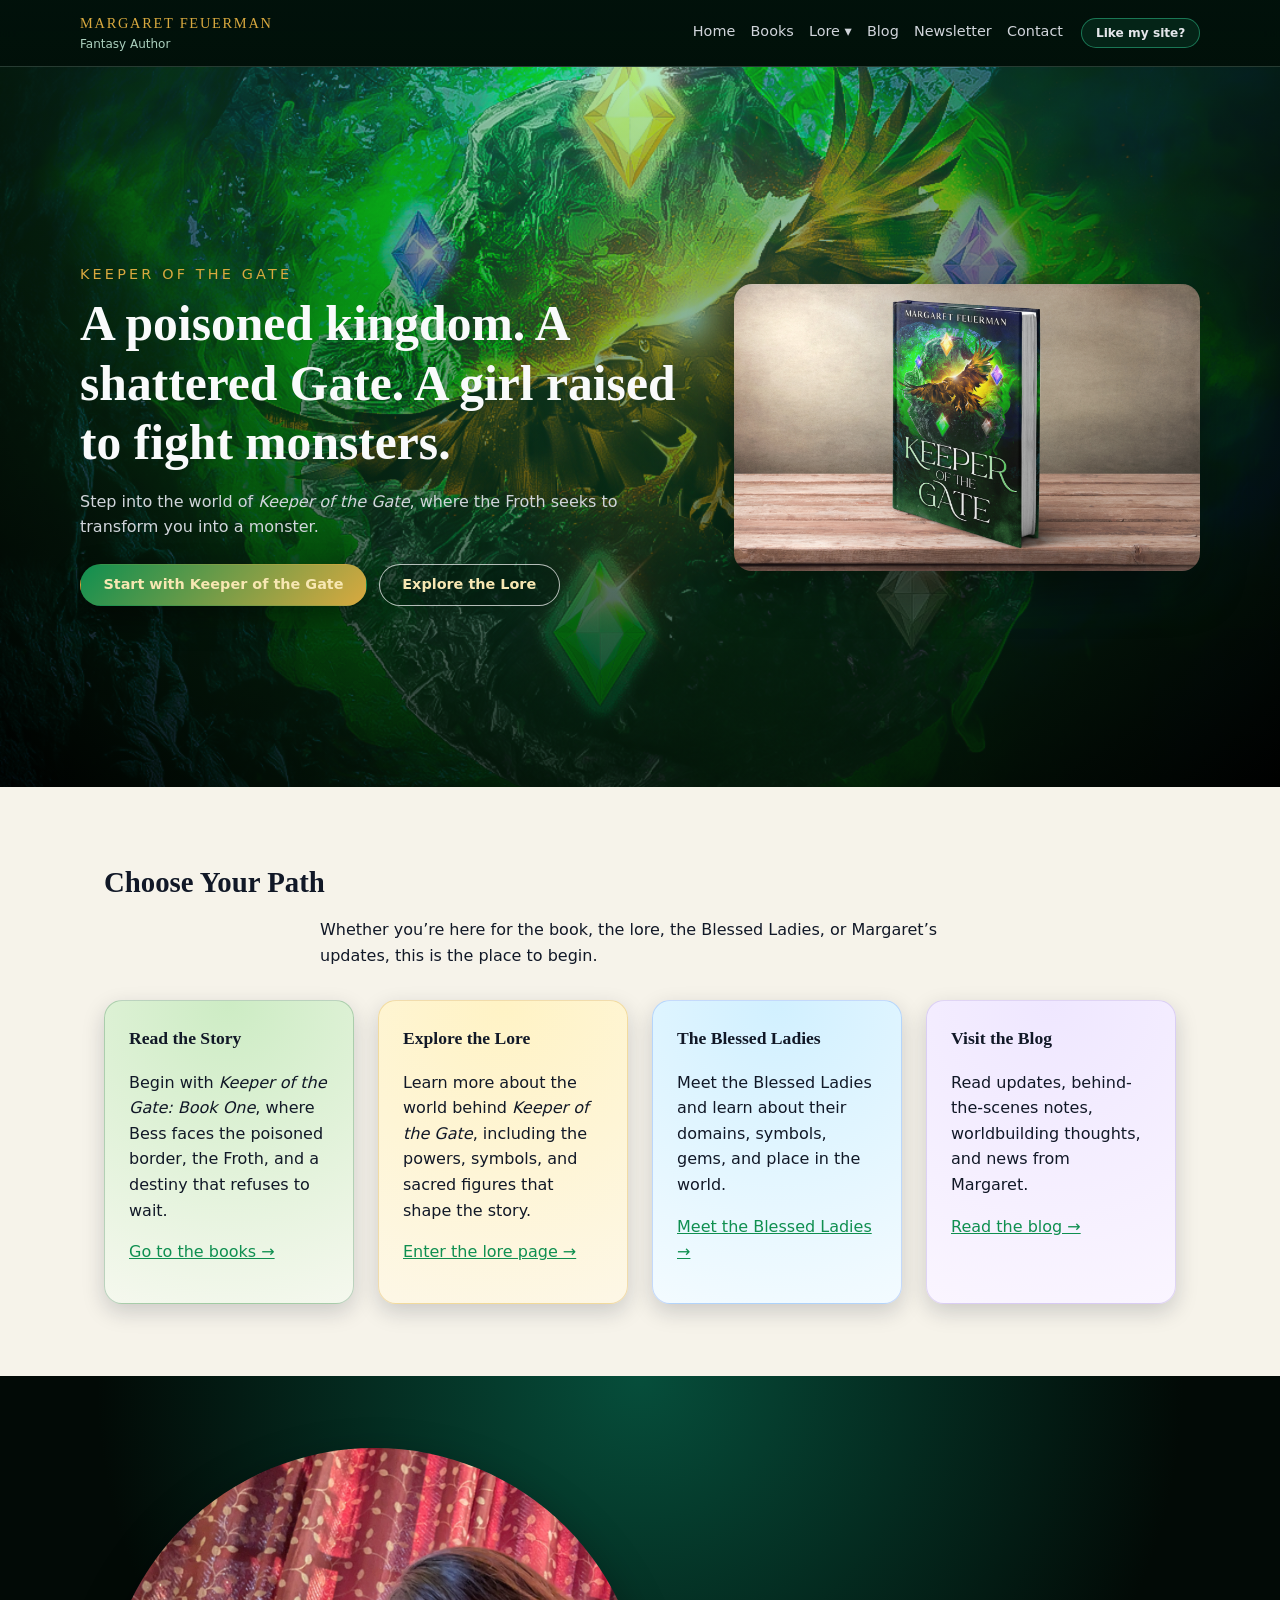
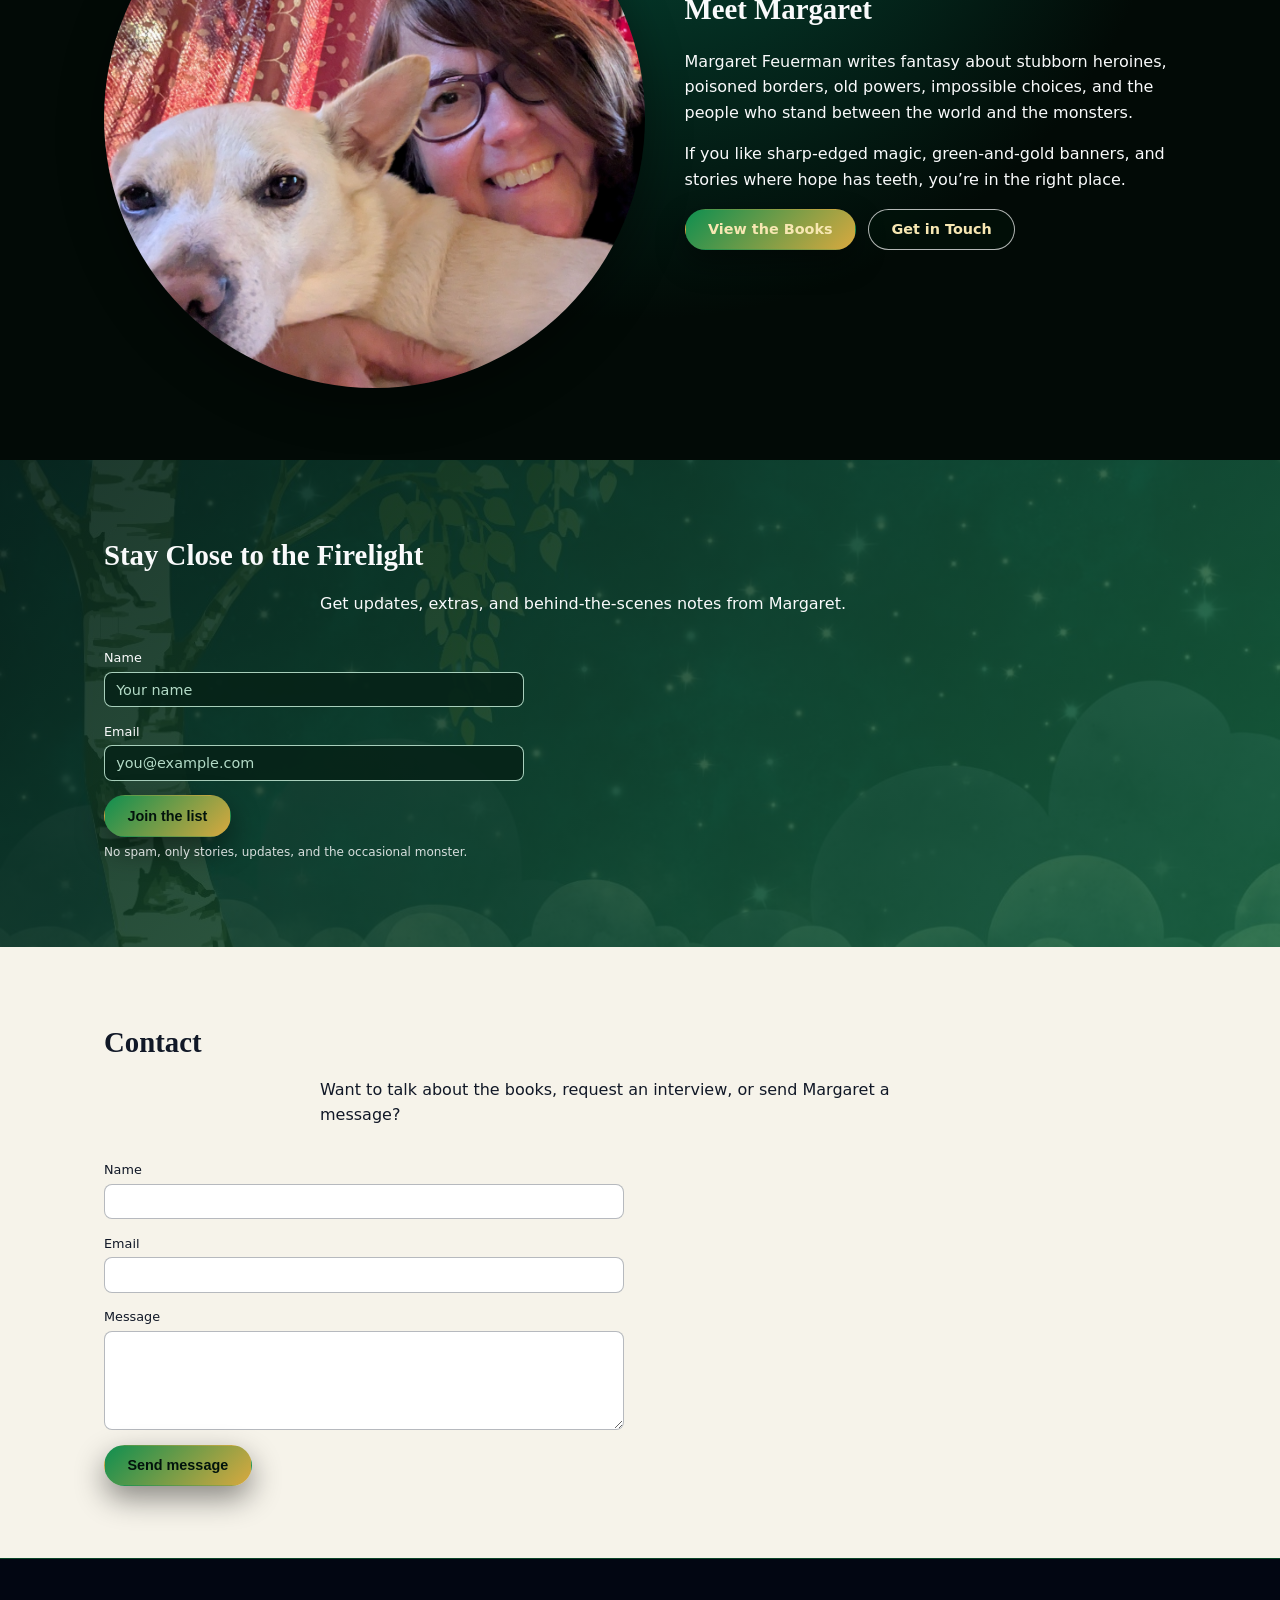
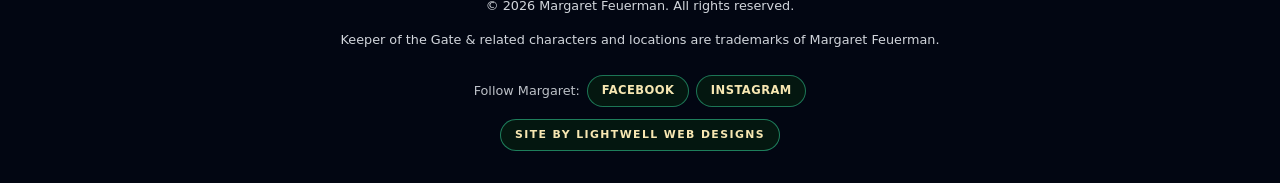
==== index.html @ 7b7fc903 "Revise index.html for improved homepage layout Updated the content and structure of the homepage, in" ====
<!DOCTYPE html>
<html lang="en">
<head>
  <meta charset="UTF-8" />
  <title>Home | Margaret Feuerman – Fantasy Author</title>
  <meta name="viewport" content="width=device-width, initial-scale=1" />
  <meta name="description" content="Welcome to the official site of fantasy author Margaret Feuerman, creator of Keeper of the Gate." />
  <link rel="stylesheet" href="style.css" />
  <link rel="icon" type="image/png" href="images/favicon.png" />
</head>

<body>
  <div class="page">

    <!-- HEADER -->
    <header class="site-header">
      <div class="container header-inner">
        <div class="brand">
          <span class="brand-name">Margaret Feuerman</span>
          <span class="brand-tagline">Fantasy Author</span>
        </div>

        <nav class="main-nav">
          <a href="index.html">Home</a>
          <a href="books.html">Books</a>

          <div class="nav-dropdown">
            <span class="nav-link">Lore ▾</span>
            <div class="dropdown-menu">
              <a href="worldbuilding.html">Lore</a>
              <a href="theblessedladies.html">The Blessed Ladies</a>
            </div>
          </div>

          <a href="blog.html">Blog</a>
          <a href="#newsletter">Newsletter</a>
          <a href="#contact">Contact</a>

          <a href="https://lightwellwebdesigns.com"
             class="btn nav-like"
             target="_blank"
             rel="noopener">
            Like my site?
          </a>
        </nav>
      </div>
    </header>

    <!-- HERO / LANDING -->
    <section class="hero">
      <div class="hero-overlay"></div>

      <div class="container hero-inner">
        <div class="section-text">
          <p class="hero-kicker">Keeper of the Gate</p>

          <h1>A poisoned kingdom. A shattered Gate. A girl raised to fight monsters.</h1>

          <p class="hero-sub">
            Step into the world of <em>Keeper of the Gate</em>, where the Froth seeks to transform you into a monster.
          </p>

          <div class="hero-buttons">
            <a href="books.html" class="btn btn-primary">Start with Keeper of the Gate</a>
            <a href="worldbuilding.html" class="btn btn-outline">Explore the Lore</a>
          </div>
        </div>

        <div class="hero-image">
          <img src="images/keeper-mockup-wood.jpg"
               alt="Keeper of the Gate cover on a wooden table" />
        </div>
      </div>
    </section>

    <!-- QUICK PATHS -->
    <section class="section section-light">
      <div class="container">
        <h2>Choose Your Path</h2>

        <p class="section-intro">
          Whether you’re here for the book, the lore, the Blessed Ladies, or Margaret’s updates,
          this is the place to begin.
        </p>

        <div class="gems-grid">
          <article class="gem-card gem-earth">
            <h3>Read the Story</h3>
            <p>
              Begin with <em>Keeper of the Gate: Book One</em>, where Bess faces the poisoned border,
              the Froth, and a destiny that refuses to wait.
            </p>
            <p>
              <a href="books.html">Go to the books &rarr;</a>
            </p>
          </article>

          <article class="gem-card gem-light">
            <h3>Explore the Lore</h3>
            <p>
              Learn more about the world behind <em>Keeper of the Gate</em>, including the powers,
              symbols, and sacred figures that shape the story.
            </p>
            <p>
              <a href="worldbuilding.html">Enter the lore page &rarr;</a>
            </p>
          </article>

          <article class="gem-card gem-water">
            <h3>The Blessed Ladies</h3>
            <p>
              Meet the Blessed Ladies and learn about their domains, symbols, gems, and place in the world.
            </p>
            <p>
              <a href="theblessedladies.html">Meet the Blessed Ladies &rarr;</a>
            </p>
          </article>

          <article class="gem-card gem-dreams">
            <h3>Visit the Blog</h3>
            <p>
              Read updates, behind-the-scenes notes, worldbuilding thoughts, and news from Margaret.
            </p>
            <p>
              <a href="blog.html">Read the blog &rarr;</a>
            </p>
          </article>
        </div>
      </div>
    </section>

    <!-- ABOUT TEASER -->
    <section class="section section-dark">
      <div class="container two-column reverse">
        <div class="section-image author-photo">
          <img src="images/author-margaret-dog.jpg"
               alt="Fantasy author Margaret Feuerman smiling with her dog" />
        </div>

        <div class="section-text">
          <h2>Meet Margaret</h2>

          <p>
            Margaret Feuerman writes fantasy about stubborn heroines, poisoned borders,
            old powers, impossible choices, and the people who stand between the world and the monsters.
          </p>

          <p>
            If you like sharp-edged magic, green-and-gold banners, and stories where hope has teeth,
            you’re in the right place.
          </p>

          <div class="hero-buttons">
            <a href="books.html" class="btn btn-primary">View the Books</a>
            <a href="#contact" class="btn btn-outline">Get in Touch</a>
          </div>
        </div>
      </div>
    </section>

    <!-- NEWSLETTER -->
    <section id="newsletter" class="section section-tablecloth">
      <div class="section-overlay"></div>

      <div class="container newsletter-inner">
        <div class="section-text">
          <h2>Stay Close to the Firelight</h2>

          <p class="section-intro">
            Get updates, extras, and behind-the-scenes notes from Margaret.
          </p>

          <!-- Replace this with Margaret's real newsletter provider embed later -->
          <form class="newsletter-form">
            <div class="form-row">
              <label for="name">Name</label>
              <input id="name" type="text" placeholder="Your name" />
            </div>

            <div class="form-row">
              <label for="email">Email</label>
              <input id="email" type="email" placeholder="you@example.com" required />
            </div>

            <button type="submit" class="btn btn-primary">Join the list</button>
          </form>

          <p class="tiny-text">No spam, only stories, updates, and the occasional monster.</p>
        </div>
      </div>
    </section>

    <!-- CONTACT -->
    <section id="contact" class="section section-light">
      <div class="container">
        <h2>Contact</h2>

        <p class="section-intro">
          Want to talk about the books, request an interview, or send Margaret a message?
        </p>

        <!-- Replace YOUR_EMAIL_HERE with Margaret's real email address -->
        <form class="contact-form"
              action="mailto:YOUR_EMAIL_HERE"
              method="POST"
              enctype="text/plain">

          <div class="form-row">
            <label for="contact-name">Name</label>
            <input id="contact-name" name="name" type="text" required />
          </div>

          <div class="form-row">
            <label for="contact-email">Email</label>
            <input id="contact-email" name="email" type="email" required />
          </div>

          <div class="form-row">
            <label for="contact-message">Message</label>
            <textarea id="contact-message" name="message" rows="5" required></textarea>
          </div>

          <button type="submit" class="btn btn-primary">Send message</button>
        </form>
      </div>
    </section>

    <!-- FOOTER -->
    <footer class="site-footer">
      <div class="container footer-inner">
        <div class="footer-main">
          <p>&copy; <span id="year"></span> Margaret Feuerman. All rights reserved.</p>
          <p class="footer-small">
            Keeper of the Gate &amp; related characters and locations are trademarks of Margaret Feuerman.
          </p>
        </div>

        <div class="footer-social">
          <span>Follow Margaret:</span>

          <a href="https://www.facebook.com/margaret.feuerman"
             class="social-link"
             target="_blank"
             rel="noopener">
            Facebook
          </a>

          <a href="https://www.instagram.com/margaret_feuerman_author/"
             class="social-link"
             target="_blank"
             rel="noopener">
            Instagram
          </a>
        </div>

        <div class="footer-credits">
          <a href="https://lightwellwebdesigns.com"
             class="btn-footer-brand"
             target="_blank"
             rel="noopener">
            SITE BY LIGHTWELL WEB DESIGNS
          </a>
        </div>
      </div>
    </footer>

  </div>

  <script>
    document.getElementById('year').textContent = new Date().getFullYear();
  </script>
</body>
</html>
---- style.css ----
:root {
  --green-main: #0f8f50;
  --green-dark: #02170e;
  --green-deep: #051811;
  --green-soft: #165f3b;
  --green-muted: #dff3e7;
  --gold: #d9a93f;
  --gold-soft: #f7e7b2;
  --bg-deep: #020a06;
  --bg-light: #f6f3ea;
  --text-light: #f9fafb;
  --text-muted: #d1d5db;
  --text-dark: #111827;
  --radius-card: 18px;
  --shadow-soft: 0 18px 45px rgba(0, 0, 0, 0.4);
  --max-width: 1120px;
}

/* RESET */

*,
*::before,
*::after {
  box-sizing: border-box;
}

body {
  margin: 0;
  font-family: system-ui, -apple-system, BlinkMacSystemFont, "Segoe UI", sans-serif;
  background-color: var(--bg-deep);
  color: var(--text-light);
  line-height: 1.6;
}

img {
  max-width: 100%;
  display: block;
}

.page {
  min-height: 100vh;
}

/* LINKS */

a {
  color: var(--green-main);
  text-decoration: underline;
}

a:visited {
  color: var(--green-main);
}

.section-dark a,
.hero a,
.section-world-sonnenberg a,
.section-froth a,
.site-footer a {
  color: var(--gold-soft);
}

.section-dark a:visited,
.hero a:visited,
.section-world-sonnenberg a:visited,
.section-froth a:visited,
.site-footer a:visited {
  color: var(--gold-soft);
}

/* LAYOUT */

.container {
  width: 100%;
  max-width: var(--max-width);
  margin: 0 auto;
  padding: 0 1.5rem;
}

.section {
  padding: 4.5rem 0;
}

.section-light {
  background-color: var(--bg-light);
  color: var(--text-dark);
}

.section-dark {
  background: radial-gradient(circle at top, #064e3b, var(--bg-deep) 58%);
  color: var(--text-light);
}

.section-intro {
  max-width: 640px;
  margin: 0.75rem auto 2rem;
}

.section-center,
.center {
  text-align: center;
  margin-top: 1.5rem;
}

.two-column {
  display: grid;
  gap: 2.5rem;
  align-items: center;
}

.two-column.reverse {
  grid-template-columns: minmax(0, 1.1fr) minmax(0, 1fr);
}

.section-image img {
  border-radius: var(--radius-card);
  box-shadow: var(--shadow-soft);
}

/* HEADER / NAV */

.site-header {
  position: sticky;
  top: 0;
  z-index: 50;
  backdrop-filter: blur(10px);
  background: linear-gradient(
    to bottom,
    rgba(1, 18, 11, 0.96),
    rgba(1, 18, 11, 0.84)
  );
  border-bottom: 1px solid rgba(209, 250, 229, 0.18);
}

.header-inner {
  display: flex;
  align-items: center;
  justify-content: space-between;
  padding: 0.75rem 0;
  gap: 1rem;
}

.brand {
  display: flex;
  flex-direction: column;
  flex-shrink: 0;
}

.brand-name {
  font-family: "Georgia", "Times New Roman", serif;
  letter-spacing: 0.12em;
  text-transform: uppercase;
  font-size: 0.9rem;
  color: var(--gold);
}

.brand-tagline {
  font-size: 0.75rem;
  color: rgba(209, 250, 229, 0.82);
}

.main-nav {
  display: flex;
  align-items: center;
  gap: 0.95rem;
  font-size: 0.9rem;
  flex-wrap: wrap;
  justify-content: flex-end;
}

.main-nav > a {
  color: var(--text-muted);
  text-decoration: none;
  position: relative;
  padding-bottom: 0.2rem;
}

.main-nav > a::after {
  content: "";
  position: absolute;
  left: 0;
  bottom: 0;
  width: 0;
  height: 2px;
  background: linear-gradient(90deg, var(--gold), #7cd9b8);
  transition: width 0.2s ease-out;
}

.main-nav > a:hover {
  color: var(--text-light);
}

.main-nav > a:hover::after {
  width: 100%;
}

/* NAV DROPDOWN */

.nav-dropdown {
  position: relative;
}

.nav-link {
  color: var(--text-muted);
  font-size: 0.9rem;
  padding-bottom: 0.2rem;
  cursor: pointer;
  display: inline-block;
  position: relative;
}

.nav-link::after {
  content: "";
  position: absolute;
  left: 0;
  bottom: 0;
  width: 0;
  height: 2px;
  background: linear-gradient(90deg, var(--gold), #7cd9b8);
  transition: width 0.2s ease-out;
}

.nav-dropdown:hover .nav-link {
  color: var(--text-light);
}

.nav-dropdown:hover .nav-link::after {
  width: 100%;
}

.dropdown-menu {
  display: none;
  position: absolute;
  top: 100%;
  left: 0;
  min-width: 210px;
  background: #02130c;
  border-radius: 12px;
  border: 1px solid rgba(52, 211, 153, 0.35);
  box-shadow: 0 18px 40px rgba(0, 0, 0, 0.6);
  padding: 0.4rem 0;
}

.dropdown-menu a {
  display: block;
  padding: 0.5rem 0.9rem;
  color: var(--text-muted);
  text-decoration: none;
  font-size: 0.85rem;
  white-space: nowrap;
}

.dropdown-menu a:visited {
  color: var(--text-muted);
}

.dropdown-menu a:hover {
  background: rgba(6, 78, 59, 0.95);
  color: var(--text-light);
}

.nav-dropdown:hover .dropdown-menu {
  display: block;
}

/* HERO */

.hero {
  position: relative;
  background-image: url("images/froth-bg.jpg");
  background-size: cover;
  background-position: center;
  color: var(--text-light);
  min-height: 80vh;
  display: flex;
  align-items: center;
}

.hero-overlay {
  position: absolute;
  inset: 0;
  background: radial-gradient(
    circle at top,
    rgba(34, 197, 94, 0.35),
    rgba(0, 0, 0, 0.9)
  );
}

.hero-inner {
  position: relative;
  display: grid;
  grid-template-columns: minmax(0, 1.3fr) minmax(0, 1fr);
  gap: 3rem;
  align-items: center;
  padding: 4.5rem 0;
}

.hero-kicker {
  font-size: 0.9rem;
  letter-spacing: 0.22em;
  text-transform: uppercase;
  color: var(--gold);
  margin-bottom: 0.5rem;
}

.hero h1 {
  font-family: "Georgia", "Times New Roman", serif;
  font-size: clamp(2.2rem, 3vw + 1rem, 3.1rem);
  line-height: 1.2;
  margin: 0 0 1rem;
}

.hero-sub {
  max-width: 540px;
  color: var(--text-muted);
  margin-bottom: 1.5rem;
}

.hero-buttons {
  display: flex;
  flex-wrap: wrap;
  gap: 0.75rem;
}

.hero-image img {
  border-radius: var(--radius-card);
  box-shadow: var(--shadow-soft);
}

/* BUTTONS */

.btn {
  display: inline-flex;
  align-items: center;
  justify-content: center;
  border-radius: 999px;
  padding: 0.7rem 1.4rem;
  font-size: 0.9rem;
  font-weight: 600;
  text-decoration: none;
  border: 1px solid transparent;
  cursor: pointer;
  line-height: 1.2;
  white-space: nowrap;
  text-align: center;
  transition:
    transform 0.12s ease-out,
    box-shadow 0.12s ease-out,
    background 0.12s ease-out,
    color 0.12s ease-out;
}

.btn-primary {
  background: linear-gradient(135deg, var(--green-main), var(--gold));
  color: #02130c;
  box-shadow: 0 12px 30px rgba(0, 0, 0, 0.45);
}

.btn-primary:visited {
  color: #02130c;
}

.btn-primary:hover {
  transform: translateY(-1px);
  box-shadow: 0 16px 35px rgba(0, 0, 0, 0.6);
}

.btn-outline {
  border-color: rgba(255, 255, 255, 0.7);
  background: rgba(2, 23, 14, 0.35);
  color: var(--text-light);
}

.btn-outline:visited {
  color: var(--text-light);
}

.btn-outline:hover {
  background: rgba(255, 255, 255, 0.1);
}

.section-light .btn-outline {
  border-color: rgba(21, 128, 61, 0.55);
  color: var(--green-soft);
  background: rgba(255, 255, 255, 0.75);
}

.section-light .btn-outline:visited {
  color: var(--green-soft);
}

.btn-ghost {
  border-color: rgba(15, 23, 42, 0.2);
  background: rgba(255, 255, 255, 0.82);
  color: var(--green-dark);
}

.btn-ghost:visited {
  color: var(--green-dark);
}

.btn-ghost:hover {
  background: #ffffff;
}

.section-buttons {
  margin-top: 1.25rem;
  display: flex;
  flex-wrap: wrap;
  gap: 0.75rem;
}

/* TOP NAV LIGHTWELL PILL */

.main-nav > a.nav-like {
  display: inline-flex;
  align-items: center;
  justify-content: center;
  margin-left: 0.2rem;
  padding: 0.42rem 0.85rem;
  border-radius: 999px;
  border: 1px solid rgba(52, 211, 153, 0.48);
  background: rgba(5, 38, 26, 0.92);
  color: #e5e7eb;
  font-size: 0.76rem;
  font-weight: 600;
  text-decoration: none;
  line-height: 1.2;
  white-space: nowrap;
  flex-shrink: 0;
}

.main-nav > a.nav-like:visited {
  color: #e5e7eb;
}

.main-nav > a.nav-like:hover {
  background: rgba(15, 75, 50, 0.98);
  color: #ffffff;
  transform: translateY(-1px);
}

.main-nav > a.nav-like::after {
  display: none;
}

/* HEADINGS */

h1,
h2,
h3 {
  font-family: "Georgia", "Times New Roman", serif;
}

h2 {
  font-size: 1.8rem;
  margin: 0 0 0.5rem;
}

h3 {
  font-size: 1.1rem;
  margin-top: 0;
}

.page-title {
  font-size: 2.2rem;
  margin: 0 0 0.75rem;
}

.eyebrow {
  text-transform: uppercase;
  letter-spacing: 0.15em;
  font-size: 0.7rem;
  color: var(--gold);
  margin-bottom: 0.75rem;
}

/* GEMS GRID */

.gems-grid {
  display: grid;
  grid-template-columns: repeat(auto-fit, minmax(210px, 1fr));
  gap: 1.5rem;
  margin-top: 2rem;
}

.gem-card {
  padding: 1.4rem 1.5rem;
  border-radius: var(--radius-card);
  box-shadow: 0 8px 22px rgba(15, 23, 42, 0.18);
  border: 1px solid rgba(15, 23, 42, 0.12);
  background: rgba(248, 250, 252, 0.96);
}

.gem-sub {
  font-size: 0.8rem;
  text-transform: uppercase;
  letter-spacing: 0.18em;
  margin-top: -0.25rem;
  margin-bottom: 0.75rem;
}

.gem-earth {
  background: radial-gradient(circle at top, #cdecc4, #f5f8ee);
  border-color: rgba(22, 101, 52, 0.25);
}

.gem-light {
  background: radial-gradient(circle at top, #fff3c5, #fdf7e6);
  border-color: rgba(202, 138, 4, 0.25);
}

.gem-air {
  background: radial-gradient(circle at top, #e5e7eb, #f9fafb);
  border-color: rgba(55, 65, 81, 0.22);
}

.gem-water {
  background: radial-gradient(circle at top, #d1f0ff, #f3fbff);
  border-color: rgba(37, 99, 235, 0.22);
}

.gem-dreams {
  background: radial-gradient(circle at top, #efe7ff, #faf5ff);
  border-color: rgba(107, 70, 193, 0.18);
}

/* THEME PAGES */

.theme-house,
.theme-lady-earth,
.theme-lady-light,
.theme-lady-air,
.theme-lady-water,
.theme-lady-dreams {
  color: var(--text-dark);
}

.theme-house {
  background: linear-gradient(135deg, #ecfdf3, #fef9e7);
}

.theme-lady-earth {
  background: linear-gradient(135deg, #ecfdf3, #e5f4e0);
}

.theme-lady-light {
  background: linear-gradient(135deg, #fff7d6, #fef9e7);
}

.theme-lady-air {
  background: linear-gradient(135deg, #f5f5f4, #e5e7eb);
}

.theme-lady-water {
  background: linear-gradient(135deg, #e0f7ff, #e0fbf4);
}

.theme-lady-dreams {
  background: linear-gradient(135deg, #f8f0ff, #fdf7ea);
}

/* WORLD / LORE SECTIONS */

.section-world-sonnenberg {
  position: relative;
  background-image: url("images/worldbuilding-bg.png");
  background-size: cover;
  background-position: center;
  color: var(--text-light);
}

.section-world-sonnenberg::before {
  content: "";
  position: absolute;
  inset: 0;
  background: radial-gradient(
    circle at top,
    rgba(4, 47, 24, 0.9),
    rgba(0, 0, 0, 0.9)
  );
}

.section-world-sonnenberg > .container {
  position: relative;
}

.section-world-sonnenberg .gems-grid {
  margin-top: 2.5rem;
}

.section-world-sonnenberg .gem-card {
  background: rgba(6, 35, 24, 0.96);
  border: 1px solid rgba(209, 250, 229, 0.58);
  color: var(--text-light);
  box-shadow: 0 16px 40px rgba(0, 0, 0, 0.7);
}

.section-world-sonnenberg .gem-card h3 {
  color: var(--text-light);
}

.section-world-sonnenberg .gem-card p {
  color: rgba(229, 231, 235, 0.96);
}

.section-world-sonnenberg .gem-card .gem-sub {
  color: rgba(243, 244, 246, 0.9);
}

.section-world-sonnenberg .gem-earth {
  border-top: 3px solid #6ee7b7;
}

.section-world-sonnenberg .gem-light {
  border-top: 3px solid #fde68a;
}

.section-world-sonnenberg .gem-air {
  border-top: 3px solid #d1d5db;
}

.section-world-sonnenberg .gem-water {
  border-top: 3px solid #7dd3fc;
}

.section-world-sonnenberg .gem-dreams {
  border-top: 3px solid #c4b5fd;
}

.worldbuilding-hub {
  background: linear-gradient(135deg, #ecfdf3, #bbf7d0);
  color: var(--text-dark);
}

/* BLESSED LADIES HORIZONTAL LAYOUT */

.ladies-list {
  display: flex;
  flex-direction: column;
  gap: 1.4rem;
  margin-top: 2rem;
}

.lady-row {
  display: grid;
  grid-template-columns: 118px minmax(0, 1fr);
  gap: 1.4rem;
  align-items: center;
  padding: 1.5rem;
  border-radius: var(--radius-card);
  border: 1px solid rgba(20, 83, 45, 0.22);
  box-shadow: 0 10px 26px rgba(15, 23, 42, 0.15);
  background: rgba(255, 255, 255, 0.84);
}

.lady-symbol-wrap {
  width: 110px;
  height: 110px;
  border-radius: 999px;
  display: flex;
  align-items: center;
  justify-content: center;
  background: rgba(6, 35, 24, 0.08);
  border: 1px solid rgba(20, 83, 45, 0.18);
  overflow: hidden;
  flex-shrink: 0;
}

.lady-symbol {
  width: 84px;
  height: 84px;
  object-fit: contain;
  display: block;
}

/* For large uploaded symbol files, including 940 x 744 images.
   The symbol is resized cleanly inside the badge. Humanity survives. */

.lady-text h2 {
  margin-bottom: 0.25rem;
  color: #14532d;
}

.lady-text p {
  color: #1f2937;
}

.lady-light {
  background: linear-gradient(135deg, #fff7d6, #ecfdf3);
}

.lady-air {
  background: linear-gradient(135deg, #f3f4f6, #ecfdf3);
}

.lady-earth {
  background: linear-gradient(135deg, #dcfce7, #f7fee7);
}

.lady-water {
  background: linear-gradient(135deg, #e0f7ff, #ecfdf3);
}

.lady-dreams {
  background: linear-gradient(135deg, #f7edff, #ecfdf3);
}

.lady-souls {
  background: linear-gradient(135deg, #e5e7eb, #fef3c7);
}

/* SHATTERING ORBS SECTION */

.section-shattering-orbs {
  background: radial-gradient(circle at top, #fef3c7, #dcfce7);
  color: var(--text-dark);
}

.section-shattering-orbs h2 {
  color: #14532d;
}

.section-shattering-orbs .section-intro {
  color: #374151;
}

.section-shattering-orbs .placeholder {
  color: #4b5563;
}

/* DND SECTION - kept only so old pages do not break if the file still exists */

.section-froth {
  position: relative;
  background-image: url("images/froth-bg.jpg");
  background-size: cover;
  background-position: center;
  color: var(--text-light);
}

.section-froth .section-overlay {
  position: absolute;
  inset: 0;
  background: linear-gradient(
    135deg,
    rgba(4, 29, 18, 0.96),
    rgba(22, 101, 52, 0.8)
  );
}

.dnd-inner {
  position: relative;
}

.dnd-list {
  list-style: none;
  padding-left: 0;
  margin: 1.2rem 0 1.5rem;
}

.dnd-list li {
  margin-bottom: 0.5rem;
}

.dnd-grid {
  display: grid;
  grid-template-columns: repeat(auto-fit, minmax(230px, 1fr));
  gap: 1.5rem;
  margin-bottom: 1.5rem;
}

.dnd-card {
  background: rgba(6, 35, 24, 0.92);
  border-radius: var(--radius-card);
  border: 1px solid rgba(167, 243, 208, 0.4);
  padding: 1.2rem 1.3rem;
  box-shadow: 0 10px 28px rgba(0, 0, 0, 0.45);
}

/* AUTHOR PHOTO */

.author-photo img {
  border-radius: 999px;
  object-fit: cover;
}

/* NEWSLETTER */

.section-tablecloth {
  position: relative;
  background-image: url("images/tablecloth-banner.jpg");
  background-size: cover;
  background-position: center;
  color: var(--text-light);
}

.section-tablecloth .section-overlay {
  position: absolute;
  inset: 0;
  background: linear-gradient(
    135deg,
    rgba(6, 35, 24, 0.9),
    rgba(22, 101, 52, 0.8)
  );
}

.newsletter-inner {
  position: relative;
}

.newsletter-form {
  margin-top: 1.5rem;
  max-width: 420px;
}

/* FORMS */

.form-row {
  display: flex;
  flex-direction: column;
  margin-bottom: 0.9rem;
}

label {
  font-size: 0.8rem;
  margin-bottom: 0.2rem;
}

input,
textarea {
  padding: 0.55rem 0.7rem;
  border-radius: 8px;
  border: 1px solid rgba(15, 23, 42, 0.3);
  font-size: 0.9rem;
  font-family: inherit;
}

.section-tablecloth input,
.section-tablecloth textarea {
  border-color: rgba(209, 250, 229, 0.8);
  background: rgba(6, 35, 24, 0.9);
  color: var(--text-light);
}

.section-tablecloth input::placeholder {
  color: rgba(209, 250, 229, 0.85);
}

.tiny-text {
  font-size: 0.75rem;
  opacity: 0.85;
  margin-top: 0.4rem;
}

.contact-form {
  max-width: 520px;
  margin-top: 1.5rem;
}

/* BLOG */

.blog-grid {
  display: grid;
  grid-template-columns: repeat(auto-fit, minmax(230px, 1fr));
  gap: 1.5rem;
  margin: 2rem 0 0.5rem;
}

.blog-card {
  padding: 1.3rem 1.4rem;
  border-radius: var(--radius-card);
  background: rgba(6, 35, 24, 0.96);
  border: 1px solid rgba(167, 243, 208, 0.35);
}

.blog-post {
  background: #ffffff;
  color: var(--text-dark);
  border-radius: var(--radius-card);
  padding: 1.5rem 1.6rem;
  border: 1px solid rgba(15, 23, 42, 0.15);
  box-shadow: 0 12px 30px rgba(15, 23, 42, 0.15);
  margin-bottom: 1.8rem;
}

.blog-post h2 {
  margin-top: 0;
}

.blog-meta {
  font-size: 0.8rem;
  color: #6b7280;
  margin-bottom: 0.7rem;
}

.blog-widget {
  margin-top: 2.5rem;
}

.blog-widget-frame {
  width: 100%;
  min-height: 600px;
  border: 1px solid rgba(15, 23, 42, 0.15);
  border-radius: 16px;
}

/* FOOTER */

.site-footer {
  border-top: 1px solid rgba(22, 163, 74, 0.4);
  padding: 1.5rem 0 2rem;
  background: #020612;
  font-size: 0.8rem;
}

.footer-inner {
  text-align: center;
  color: var(--text-muted);
  display: flex;
  flex-direction: column;
  gap: 0.75rem;
  align-items: center;
}

.footer-main {
  max-width: 640px;
}

.footer-small {
  margin-top: 0.4rem;
}

/* FOOTER SOCIAL PILL BUTTONS */

.footer-social {
  display: flex;
  flex-wrap: wrap;
  gap: 0.45rem;
  align-items: center;
  justify-content: center;
  font-size: 0.8rem;
}

.footer-social span {
  opacity: 0.9;
}

.social-link,
.social-link:visited {
  display: inline-flex;
  align-items: center;
  justify-content: center;
  min-height: 32px;
  padding: 0.32rem 0.85rem;
  border-radius: 999px;
  border: 1px solid rgba(52, 211, 153, 0.5);
  background: rgba(5, 24, 17, 0.96);
  color: #e5e7eb;
  font-size: 0.72rem;
  font-weight: 600;
  letter-spacing: 0.04em;
  text-transform: uppercase;
  text-decoration: none;
  line-height: 1.2;
  white-space: nowrap;
  text-align: center;
  transition:
    background 0.12s ease-out,
    color 0.12s ease-out,
    transform 0.12s ease-out,
    box-shadow 0.12s ease-out;
}

.social-link:hover {
  background: rgba(16, 56, 40, 1);
  color: #f9fafb;
  transform: translateY(-1px);
  box-shadow: 0 6px 16px rgba(0, 0, 0, 0.45);
}

/* LIGHTWELL FOOTER BADGE */

.footer-credits {
  display: flex;
  flex-wrap: wrap;
  justify-content: center;
  gap: 0.5rem;
  max-width: 100%;
}

.btn-footer-brand,
.btn-footer-brand:visited {
  display: inline-flex;
  align-items: center;
  justify-content: center;
  max-width: 100%;
  min-height: 32px;
  padding: 0.38rem 0.9rem;
  border-radius: 999px;
  border: 1px solid rgba(52, 211, 153, 0.55);
  background: rgba(5, 24, 17, 0.96);
  color: rgba(209, 250, 229, 0.95);
  font-size: 0.68rem;
  font-weight: 600;
  letter-spacing: 0.13em;
  text-transform: uppercase;
  text-decoration: none;
  line-height: 1.2;
  white-space: nowrap;
  text-align: center;
  transition:
    background 0.12s ease-out,
    color 0.12s ease-out,
    transform 0.12s ease-out;
}

.btn-footer-brand:hover {
  background: rgba(22, 101, 52, 0.95);
  color: var(--text-light);
  transform: translateY(-1px);
}

/* RESPONSIVE */

@media (max-width: 880px) {
  .header-inner {
    flex-direction: column;
    align-items: flex-start;
    gap: 0.5rem;
  }

  .main-nav {
    justify-content: flex-start;
    gap: 0.55rem 0.75rem;
  }

  .main-nav > a,
  .nav-link {
    font-size: 0.82rem;
  }

  .main-nav > a.nav-like {
    font-size: 0.72rem;
    padding: 0.38rem 0.75rem;
  }

  .hero-inner {
    grid-template-columns: minmax(0, 1fr);
  }

  .hero {
    min-height: auto;
  }

  .hero-image {
    order: -1;
  }

  .two-column,
  .two-column.reverse {
    grid-template-columns: minmax(0, 1fr);
  }

  .author-photo img {
    margin: 0 auto;
    max-width: 260px;
  }
}

@media (max-width: 700px) {
  .lady-row {
    grid-template-columns: 1fr;
    text-align: center;
  }

  .lady-symbol-wrap {
    margin: 0 auto;
  }

  .lady-text h2 {
    font-size: 1.45rem;
  }
}

@media (max-width: 520px) {
  .container {
    padding: 0 1rem;
  }

  .section {
    padding: 3.5rem 0;
  }

  .btn,
  .social-link,
  .btn-footer-brand {
    white-space: normal;
  }

  .footer-social {
    flex-direction: column;
  }

  .btn-footer-brand {
    letter-spacing: 0.1em;
  }
}
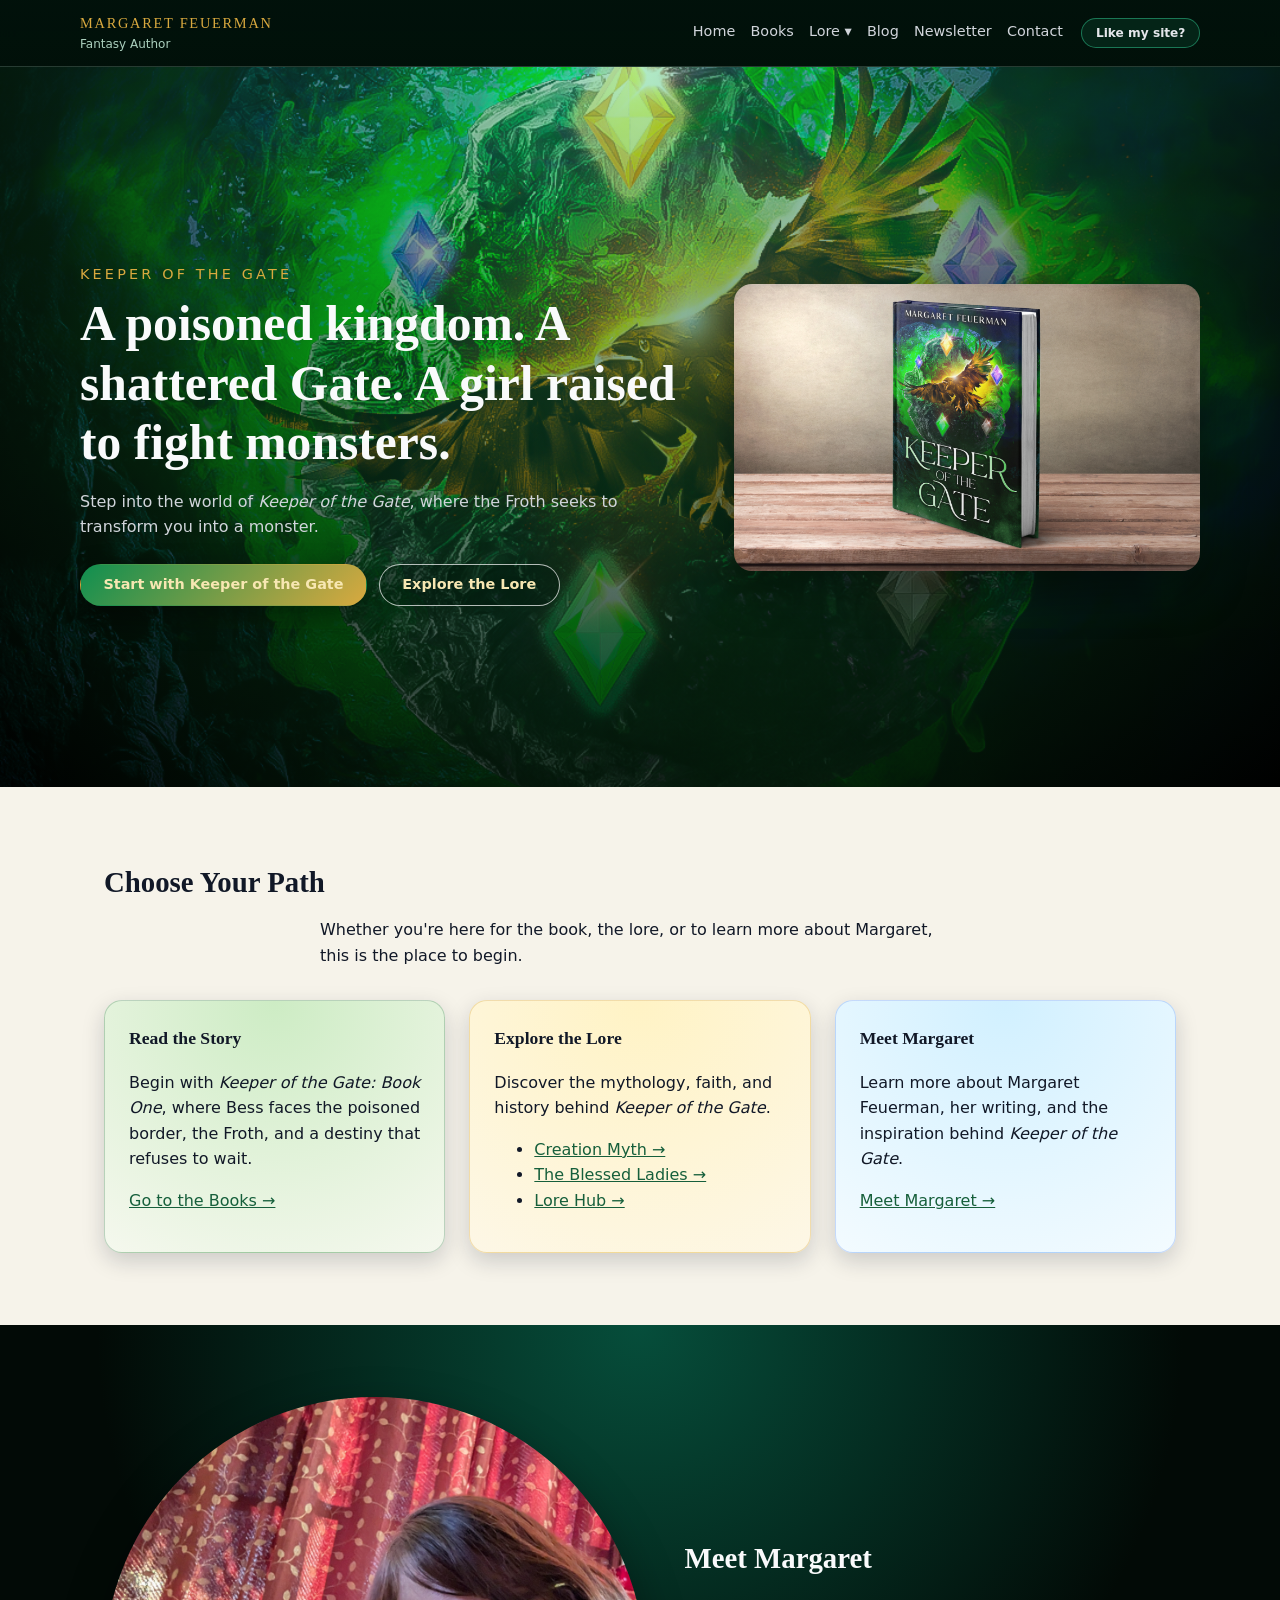
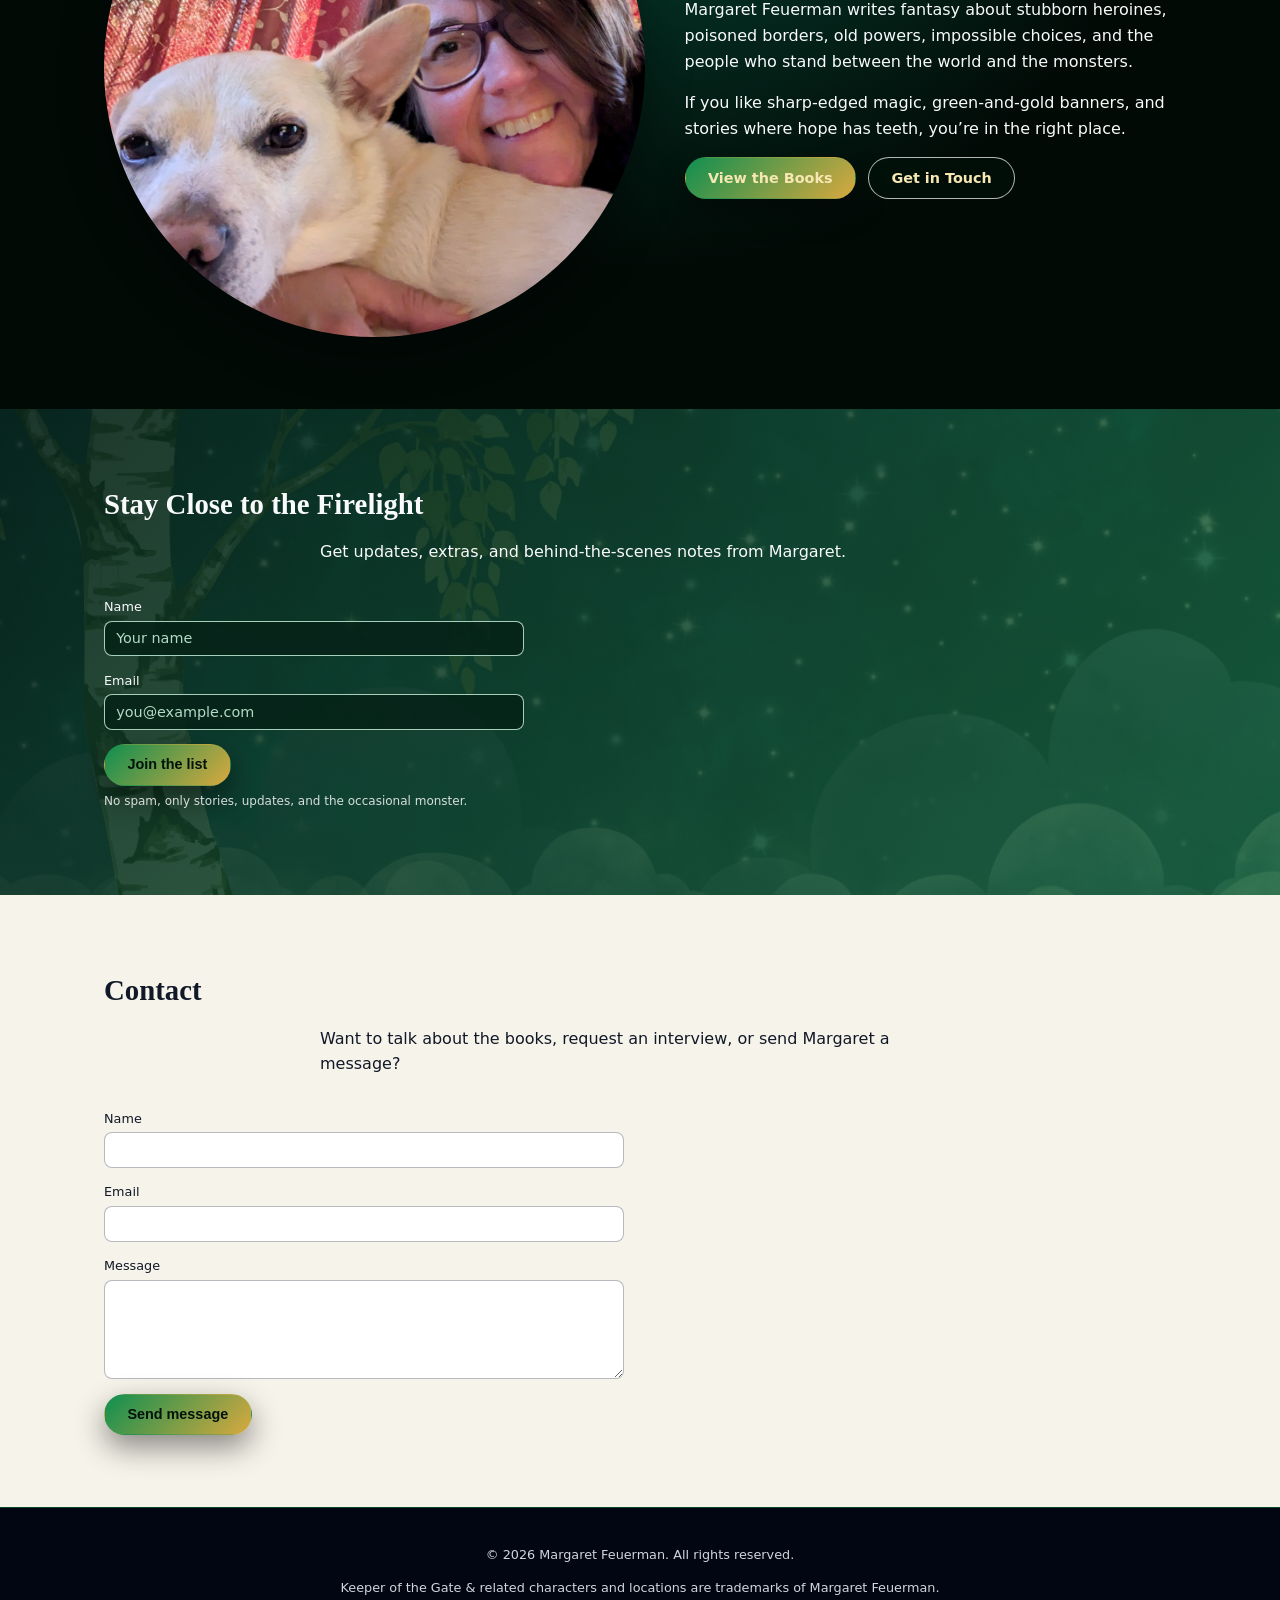
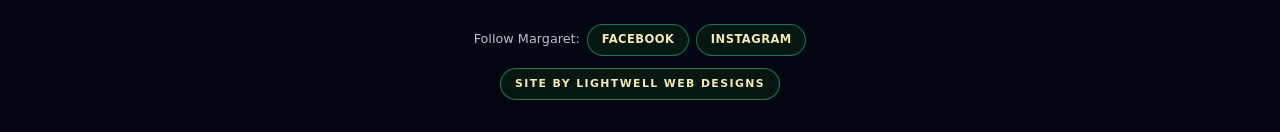
==== commit 3691c16a: "Update index.html" ====
--- a/index.html
+++ b/index.html
@@ -73,64 +73,68 @@
       </div>
     </section>
 
-    <!-- QUICK PATHS -->
-    <section class="section section-light">
-      <div class="container">
-        <h2>Choose Your Path</h2>
-
-        <p class="section-intro">
-          Whether you’re here for the book, the lore, the Blessed Ladies, or Margaret’s updates,
-          this is the place to begin.
-        </p>
-
-        <div class="gems-grid">
-          <article class="gem-card gem-earth">
-            <h3>Read the Story</h3>
-            <p>
-              Begin with <em>Keeper of the Gate: Book One</em>, where Bess faces the poisoned border,
-              the Froth, and a destiny that refuses to wait.
-            </p>
-            <p>
-              <a href="books.html">Go to the books &rarr;</a>
-            </p>
-          </article>
-
-          <article class="gem-card gem-light">
-            <h3>Explore the Lore</h3>
-            <p>
-              Learn more about the world behind <em>Keeper of the Gate</em>, including the powers,
-              symbols, and sacred figures that shape the story.
-            </p>
-            <p>
-              <a href="worldbuilding.html">Enter the lore page &rarr;</a>
-            </p>
-          </article>
-
-          <article class="gem-card gem-water">
-            <h3>The Blessed Ladies</h3>
-            <p>
-              Meet the Blessed Ladies and learn about their domains, symbols, gems, and place in the world.
-            </p>
-            <p>
-              <a href="theblessedladies.html">Meet the Blessed Ladies &rarr;</a>
-            </p>
-          </article>
-
-          <article class="gem-card gem-dreams">
-            <h3>Visit the Blog</h3>
-            <p>
-              Read updates, behind-the-scenes notes, worldbuilding thoughts, and news from Margaret.
-            </p>
-            <p>
-              <a href="blog.html">Read the blog &rarr;</a>
-            </p>
-          </article>
-        </div>
-      </div>
-    </section>
-
+<!-- QUICK PATHS -->
+<section class="section section-light">
+  <div class="container">
+
+    <h2>Choose Your Path</h2>
+
+    <p class="section-intro">
+      Whether you're here for the book, the lore, or to learn more about Margaret, this is the place to begin.
+    </p>
+
+    <div class="gems-grid">
+
+      <!-- READ THE STORY -->
+      <article class="gem-card gem-earth">
+        <h3>Read the Story</h3>
+
+        <p>
+          Begin with <em>Keeper of the Gate: Book One</em>, where Bess faces the poisoned border,
+          the Froth, and a destiny that refuses to wait.
+        </p>
+
+        <p>
+          <a href="books.html">Go to the Books &rarr;</a>
+        </p>
+      </article>
+
+      <!-- EXPLORE THE LORE -->
+      <article class="gem-card gem-light">
+        <h3>Explore the Lore</h3>
+
+        <p>
+          Discover the mythology, faith, and history behind
+          <em>Keeper of the Gate</em>.
+        </p>
+
+        <ul class="lore-links">
+          <li><a href="creation-myth.html">Creation Myth &rarr;</a></li>
+          <li><a href="theblessedladies.html">The Blessed Ladies &rarr;</a></li>
+          <li><a href="worldbuilding.html">Lore Hub &rarr;</a></li>
+        </ul>
+      </article>
+
+      <!-- MEET MARGARET -->
+      <article class="gem-card gem-water">
+        <h3>Meet Margaret</h3>
+
+        <p>
+          Learn more about Margaret Feuerman, her writing, and the inspiration behind
+          <em>Keeper of the Gate</em>.
+        </p>
+
+        <p>
+          <a href="#about">Meet Margaret &rarr;</a>
+        </p>
+      </article>
+
+    </div>
+
+  </div>
+</section>
     <!-- ABOUT TEASER -->
-    <section class="section section-dark">
+   <section id="about" class="section section-dark">
       <div class="container two-column reverse">
         <div class="section-image author-photo">
           <img src="images/author-margaret-dog.jpg"
--- a/style.css
+++ b/style.css
@@ -4,13 +4,17 @@
   --green-deep: #051811;
   --green-soft: #165f3b;
   --green-muted: #dff3e7;
+
   --gold: #d9a93f;
   --gold-soft: #f7e7b2;
+
   --bg-deep: #020a06;
   --bg-light: #f6f3ea;
+
   --text-light: #f9fafb;
   --text-muted: #d1d5db;
   --text-dark: #111827;
+
   --radius-card: 18px;
   --shadow-soft: 0 18px 45px rgba(0, 0, 0, 0.4);
   --max-width: 1120px;
@@ -44,12 +48,12 @@
 /* LINKS */
 
 a {
-  color: var(--green-main);
+  color: var(--green-soft);
   text-decoration: underline;
 }
 
 a:visited {
-  color: var(--green-main);
+  color: var(--green-soft);
 }
 
 .section-dark a,
@@ -162,10 +166,10 @@
 .main-nav {
   display: flex;
   align-items: center;
+  justify-content: flex-end;
+  flex-wrap: wrap;
   gap: 0.95rem;
   font-size: 0.9rem;
-  flex-wrap: wrap;
-  justify-content: flex-end;
 }
 
 .main-nav > a {
@@ -173,6 +177,10 @@
   text-decoration: none;
   position: relative;
   padding-bottom: 0.2rem;
+}
+
+.main-nav > a:visited {
+  color: var(--text-muted);
 }
 
 .main-nav > a::after {
@@ -492,6 +500,14 @@
   background: rgba(248, 250, 252, 0.96);
 }
 
+.gem-card h3 a {
+  color: var(--green-soft);
+}
+
+.gem-card h3 a:visited {
+  color: var(--green-soft);
+}
+
 .gem-sub {
   font-size: 0.8rem;
   text-transform: uppercase;
@@ -521,8 +537,16 @@
 }
 
 .gem-dreams {
-  background: radial-gradient(circle at top, #efe7ff, #faf5ff);
-  border-color: rgba(107, 70, 193, 0.18);
+  background: radial-gradient(circle at top, #f4ecff, #fffaf0);
+  border-color: rgba(107, 70, 193, 0.16);
+}
+
+/* LORE CARD FEATURE */
+
+.lore-card-feature {
+  max-width: 420px;
+  margin: 0 auto;
+  text-align: center;
 }
 
 /* THEME PAGES */
@@ -557,7 +581,7 @@
 }
 
 .theme-lady-dreams {
-  background: linear-gradient(135deg, #f8f0ff, #fdf7ea);
+  background: linear-gradient(135deg, #fff7ed, #ecfdf3);
 }
 
 /* WORLD / LORE SECTIONS */
@@ -596,7 +620,8 @@
   box-shadow: 0 16px 40px rgba(0, 0, 0, 0.7);
 }
 
-.section-world-sonnenberg .gem-card h3 {
+.section-world-sonnenberg .gem-card h3,
+.section-world-sonnenberg .gem-card h3 a {
   color: var(--text-light);
 }
 
@@ -644,38 +669,41 @@
 
 .lady-row {
   display: grid;
-  grid-template-columns: 118px minmax(0, 1fr);
-  gap: 1.4rem;
+  grid-template-columns: 150px minmax(0, 1fr);
+  gap: 1.5rem;
   align-items: center;
   padding: 1.5rem;
   border-radius: var(--radius-card);
   border: 1px solid rgba(20, 83, 45, 0.22);
   box-shadow: 0 10px 26px rgba(15, 23, 42, 0.15);
-  background: rgba(255, 255, 255, 0.84);
-}
+}
+
+/* SQUARE SYMBOL TILES */
 
 .lady-symbol-wrap {
-  width: 110px;
-  height: 110px;
-  border-radius: 999px;
+  width: 140px;
+  height: 140px;
+  border-radius: 18px;
+  padding: 0.85rem;
   display: flex;
   align-items: center;
   justify-content: center;
-  background: rgba(6, 35, 24, 0.08);
-  border: 1px solid rgba(20, 83, 45, 0.18);
   overflow: hidden;
   flex-shrink: 0;
+  background: rgba(255, 255, 255, 0.58);
+  border: 1px solid rgba(20, 83, 45, 0.25);
+  box-shadow:
+    inset 0 0 20px rgba(0, 0, 0, 0.06),
+    0 8px 18px rgba(15, 23, 42, 0.12);
 }
 
 .lady-symbol {
-  width: 84px;
-  height: 84px;
+  width: 100%;
+  height: 100%;
   object-fit: contain;
+  object-position: center;
   display: block;
 }
-
-/* For large uploaded symbol files, including 940 x 744 images.
-   The symbol is resized cleanly inside the badge. Humanity survives. */
 
 .lady-text h2 {
   margin-bottom: 0.25rem;
@@ -686,28 +714,95 @@
   color: #1f2937;
 }
 
+/* JEWEL-BASED LADY SECTIONS */
+
+/* Holy Istana - Yellow Topaz */
 .lady-light {
-  background: linear-gradient(135deg, #fff7d6, #ecfdf3);
-}
-
+  background: linear-gradient(135deg, #fff8d6, #f4cf68);
+  border-color: rgba(180, 120, 20, 0.35);
+}
+
+.lady-light .lady-symbol-wrap {
+  background: rgba(255, 247, 214, 0.9);
+  border-color: rgba(217, 169, 63, 0.65);
+}
+
+/* Shenesufa - Gray Tourmaline */
 .lady-air {
-  background: linear-gradient(135deg, #f3f4f6, #ecfdf3);
-}
-
+  background: linear-gradient(135deg, #f3f4f6, #b7bec8);
+  border-color: rgba(75, 85, 99, 0.3);
+}
+
+.lady-air .lady-symbol-wrap {
+  background: rgba(243, 244, 246, 0.9);
+  border-color: rgba(107, 114, 128, 0.55);
+}
+
+/* Mediana - Peridot */
 .lady-earth {
-  background: linear-gradient(135deg, #dcfce7, #f7fee7);
-}
-
+  background: linear-gradient(135deg, #d9f99d, #86efac);
+  border-color: rgba(77, 124, 15, 0.35);
+}
+
+.lady-earth .lady-symbol-wrap {
+  background: rgba(236, 252, 203, 0.9);
+  border-color: rgba(132, 204, 22, 0.6);
+}
+
+/* Eidolothema - Aquamarine */
 .lady-water {
-  background: linear-gradient(135deg, #e0f7ff, #ecfdf3);
-}
-
+  background: linear-gradient(135deg, #cffafe, #67e8f9);
+  border-color: rgba(8, 145, 178, 0.35);
+}
+
+.lady-water .lady-symbol-wrap {
+  background: rgba(224, 242, 254, 0.92);
+  border-color: rgba(34, 211, 238, 0.65);
+}
+
+/* Lady of Dreams - Amethyst */
 .lady-dreams {
-  background: linear-gradient(135deg, #f7edff, #ecfdf3);
-}
-
+  background: linear-gradient(135deg, #ede9fe, #c4b5fd);
+  border-color: rgba(109, 40, 217, 0.3);
+}
+
+.lady-dreams .lady-symbol-wrap {
+  background: rgba(245, 243, 255, 0.92);
+  border-color: rgba(139, 92, 246, 0.6);
+}
+
+/* Demetrice - Black / Raven */
 .lady-souls {
-  background: linear-gradient(135deg, #e5e7eb, #fef3c7);
+  background: linear-gradient(135deg, #020617, #111827);
+  border-color: rgba(217, 169, 63, 0.45);
+  color: var(--text-light);
+}
+
+.lady-souls .lady-symbol-wrap {
+  background: rgba(255, 255, 255, 0.08);
+  border-color: rgba(217, 169, 63, 0.55);
+}
+
+.lady-souls .lady-text h2 {
+  color: var(--gold-soft);
+}
+
+.lady-souls .lady-text p {
+  color: #e5e7eb;
+}
+
+.lady-souls .gem-sub {
+  color: var(--gold);
+}
+
+/* GENERAL TEXT READABILITY ON LADY CARDS */
+
+.lady-row .gem-sub {
+  color: #374151;
+}
+
+.lady-souls .gem-sub {
+  color: var(--gold);
 }
 
 /* SHATTERING ORBS SECTION */
@@ -729,7 +824,7 @@
   color: #4b5563;
 }
 
-/* DND SECTION - kept only so old pages do not break if the file still exists */
+/* DND SECTION - kept so old pages do not break */
 
 .section-froth {
   position: relative;
@@ -1105,4 +1200,4 @@
   .btn-footer-brand {
     letter-spacing: 0.1em;
   }
-}+}
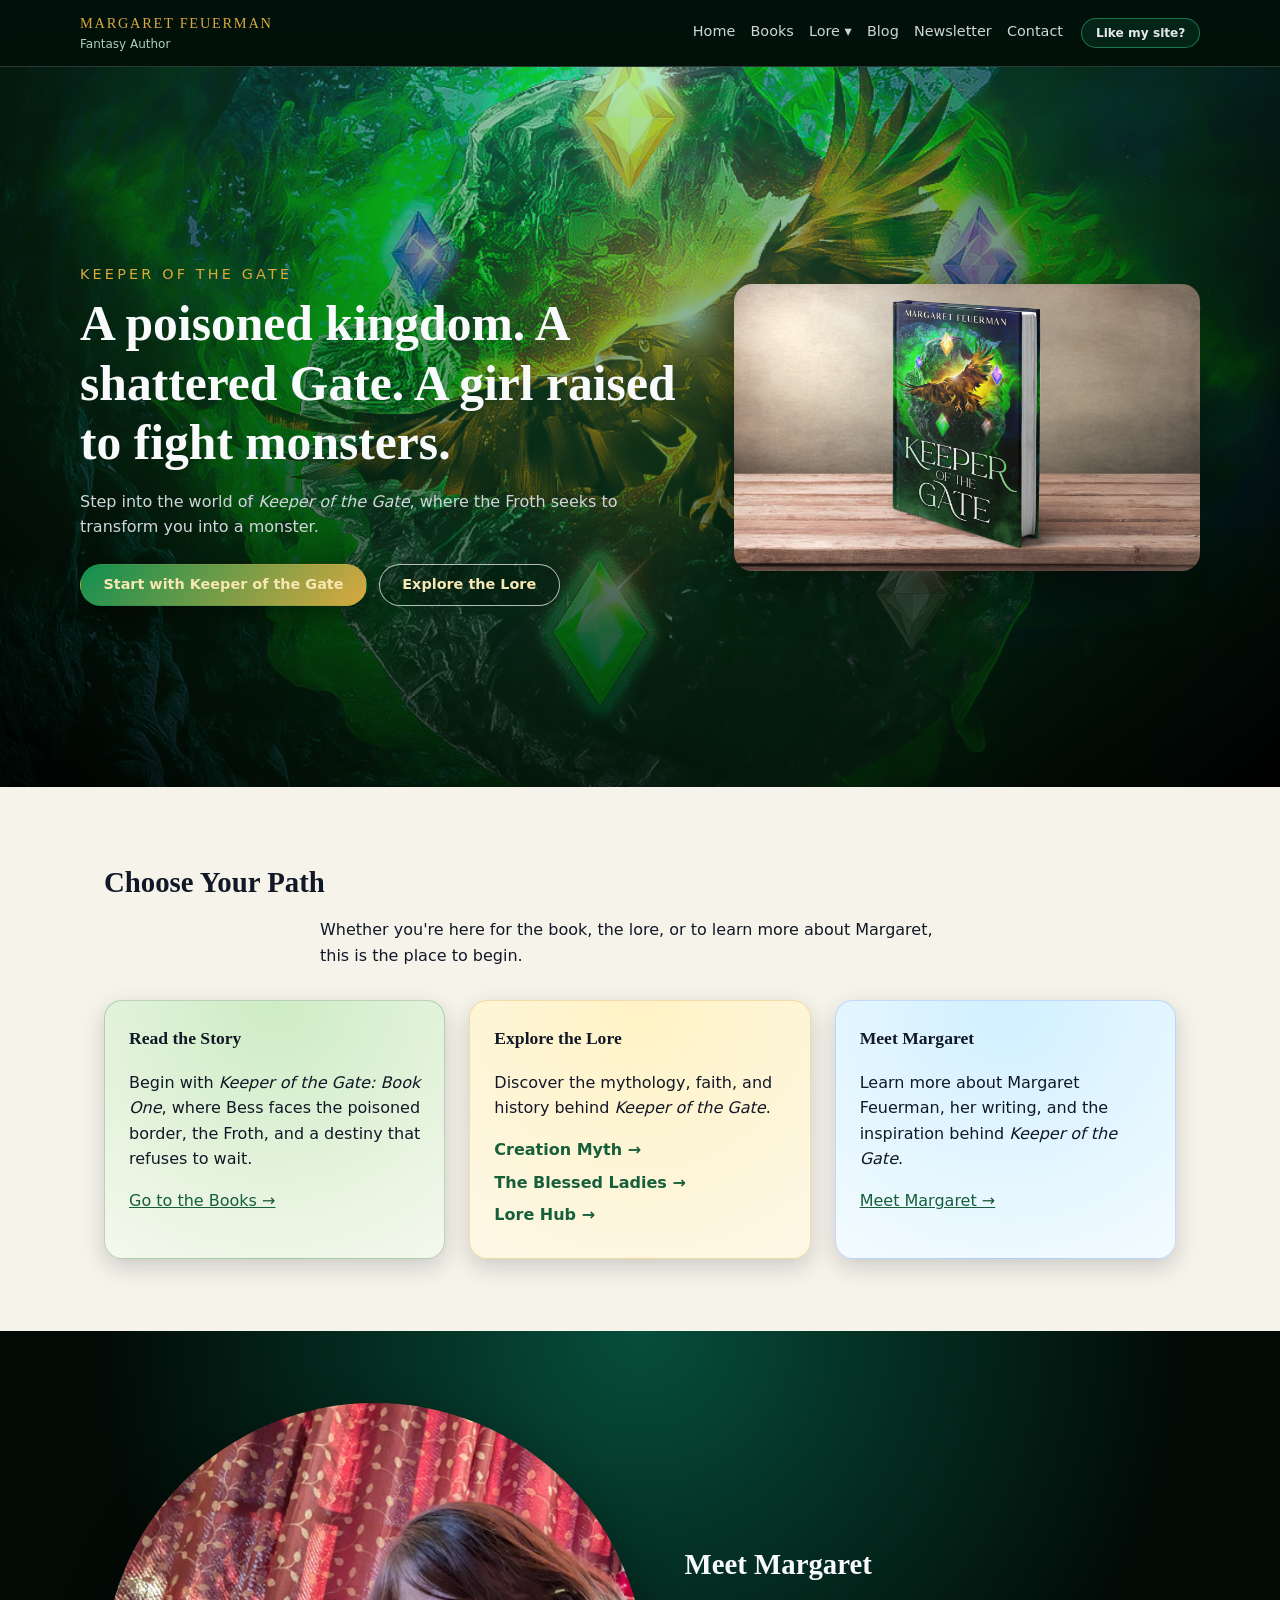
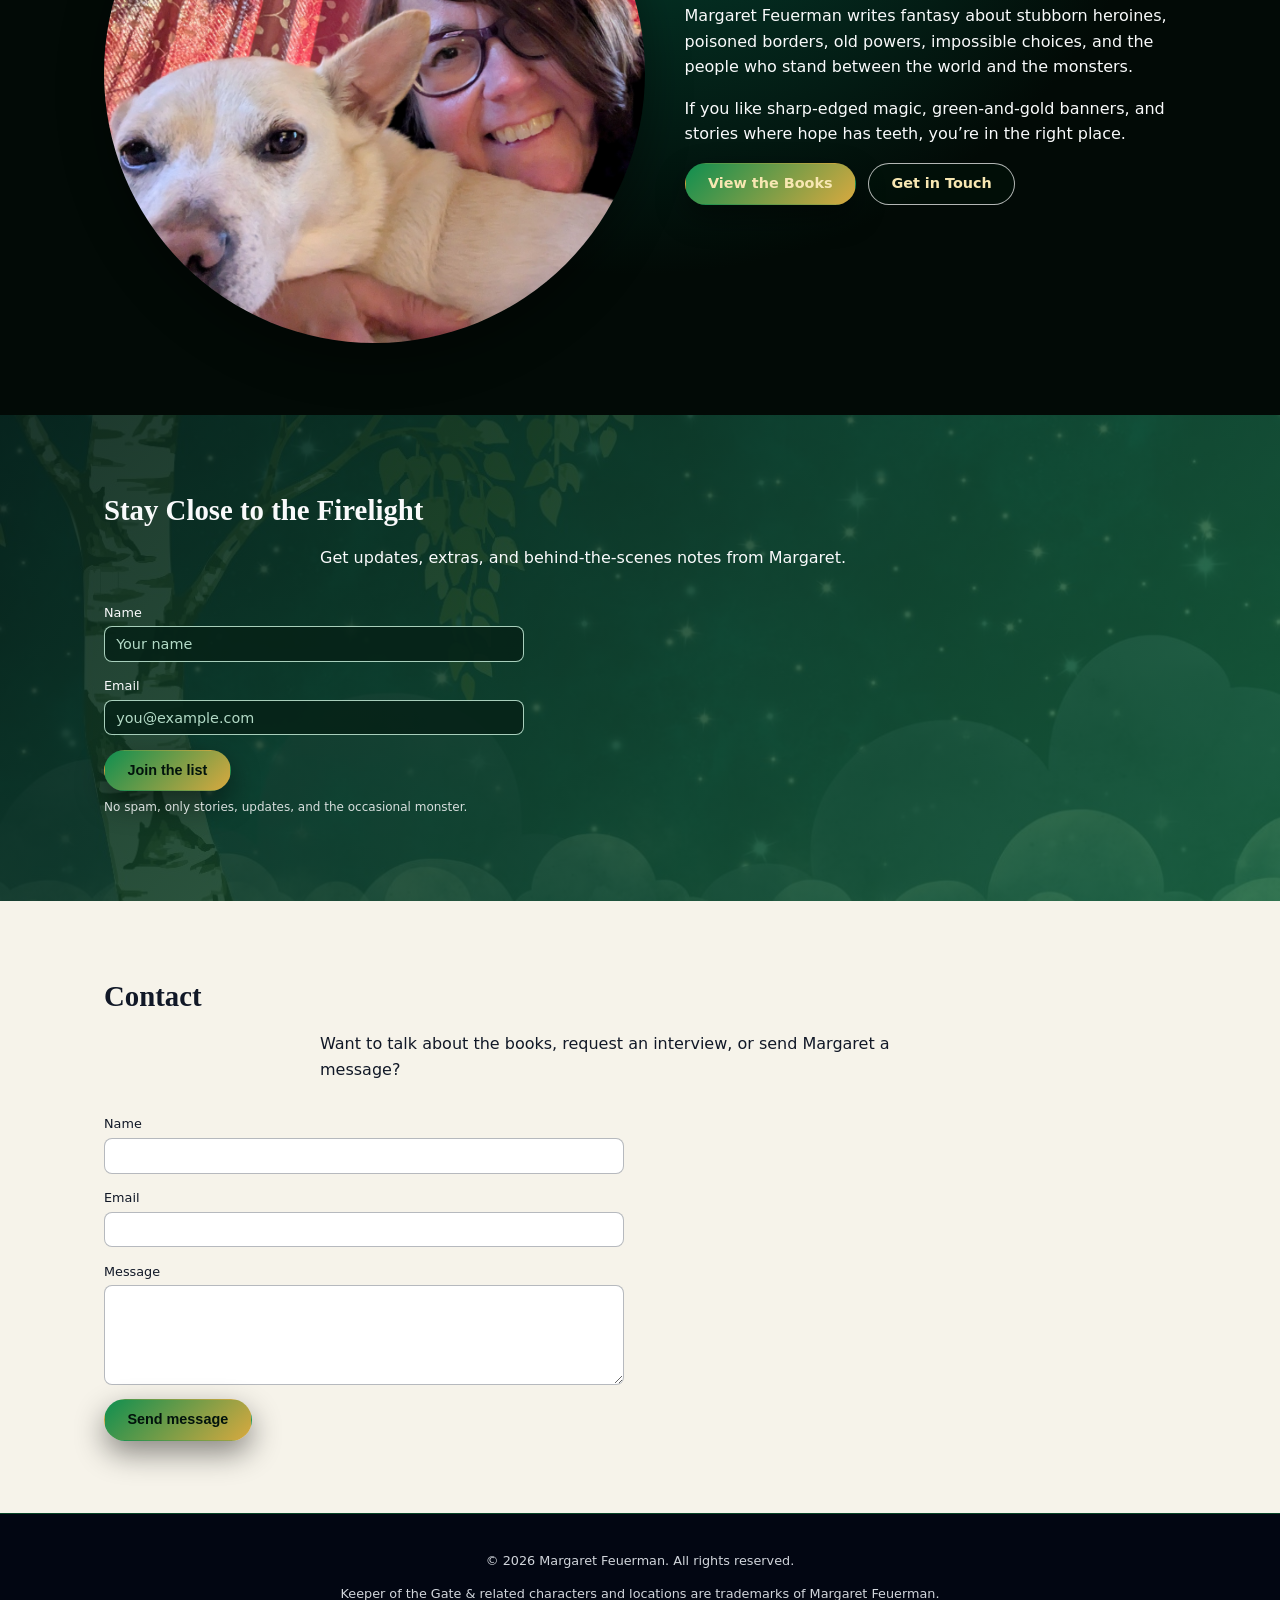
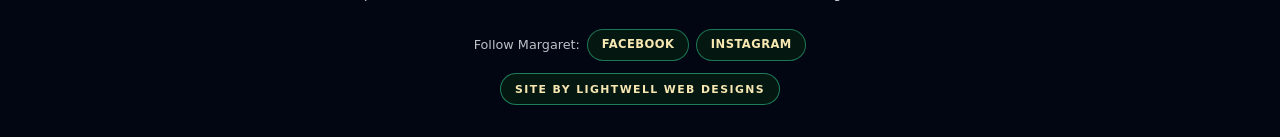
==== commit d54509b3: "Update index.html" ====
--- a/index.html
+++ b/index.html
@@ -249,6 +249,7 @@
             Facebook
           </a>
 
+          
           <a href="https://www.instagram.com/margaret_feuerman_author/"
              class="social-link"
              target="_blank"
--- a/style.css
+++ b/style.css
@@ -1201,3 +1201,106 @@
     letter-spacing: 0.1em;
   }
 }
+
+
+.lore-links{
+    list-style:none;
+    margin:1rem 0 0;
+    padding:0;
+}
+
+.lore-links li{
+    margin:.45rem 0;
+}
+
+.lore-links a{
+    font-weight:600;
+    text-decoration:none;
+}
+
+.lore-links a:hover{
+    text-decoration:underline;
+}
+
+
+/*==============================
+BLESSED LADIES CONTENTS
+==============================*/
+
+.lady-contents{
+
+    max-width:700px;
+
+    margin:2rem auto 3rem;
+
+    padding:2rem;
+
+    background:#ffffff;
+
+    border-radius:18px;
+
+    box-shadow:0 15px 35px rgba(0,0,0,.10);
+
+    text-align:center;
+
+}
+
+.lady-contents h2{
+
+    margin-top:0;
+
+}
+
+.lady-contents ul{
+
+    list-style:none;
+
+    padding:0;
+
+    margin:1.5rem 0 0;
+
+}
+
+.lady-contents li{
+
+    margin:.8rem 0;
+
+}
+
+.lady-contents a{
+
+    text-decoration:none;
+
+    font-weight:600;
+
+}
+
+.back-top{
+
+    margin-top:1.5rem;
+
+    font-size:.9rem;
+
+}
+
+.back-top a{
+
+    text-decoration:none;
+
+    font-weight:600;
+
+}
+
+
+/*==============================
+CREATION MYTH
+==============================*/
+
+.creation-myth-text{
+    font-style: italic;
+    line-height: 1.9;
+    font-size: 1.05rem;
+    color: #2f3b2f;
+}
+
+
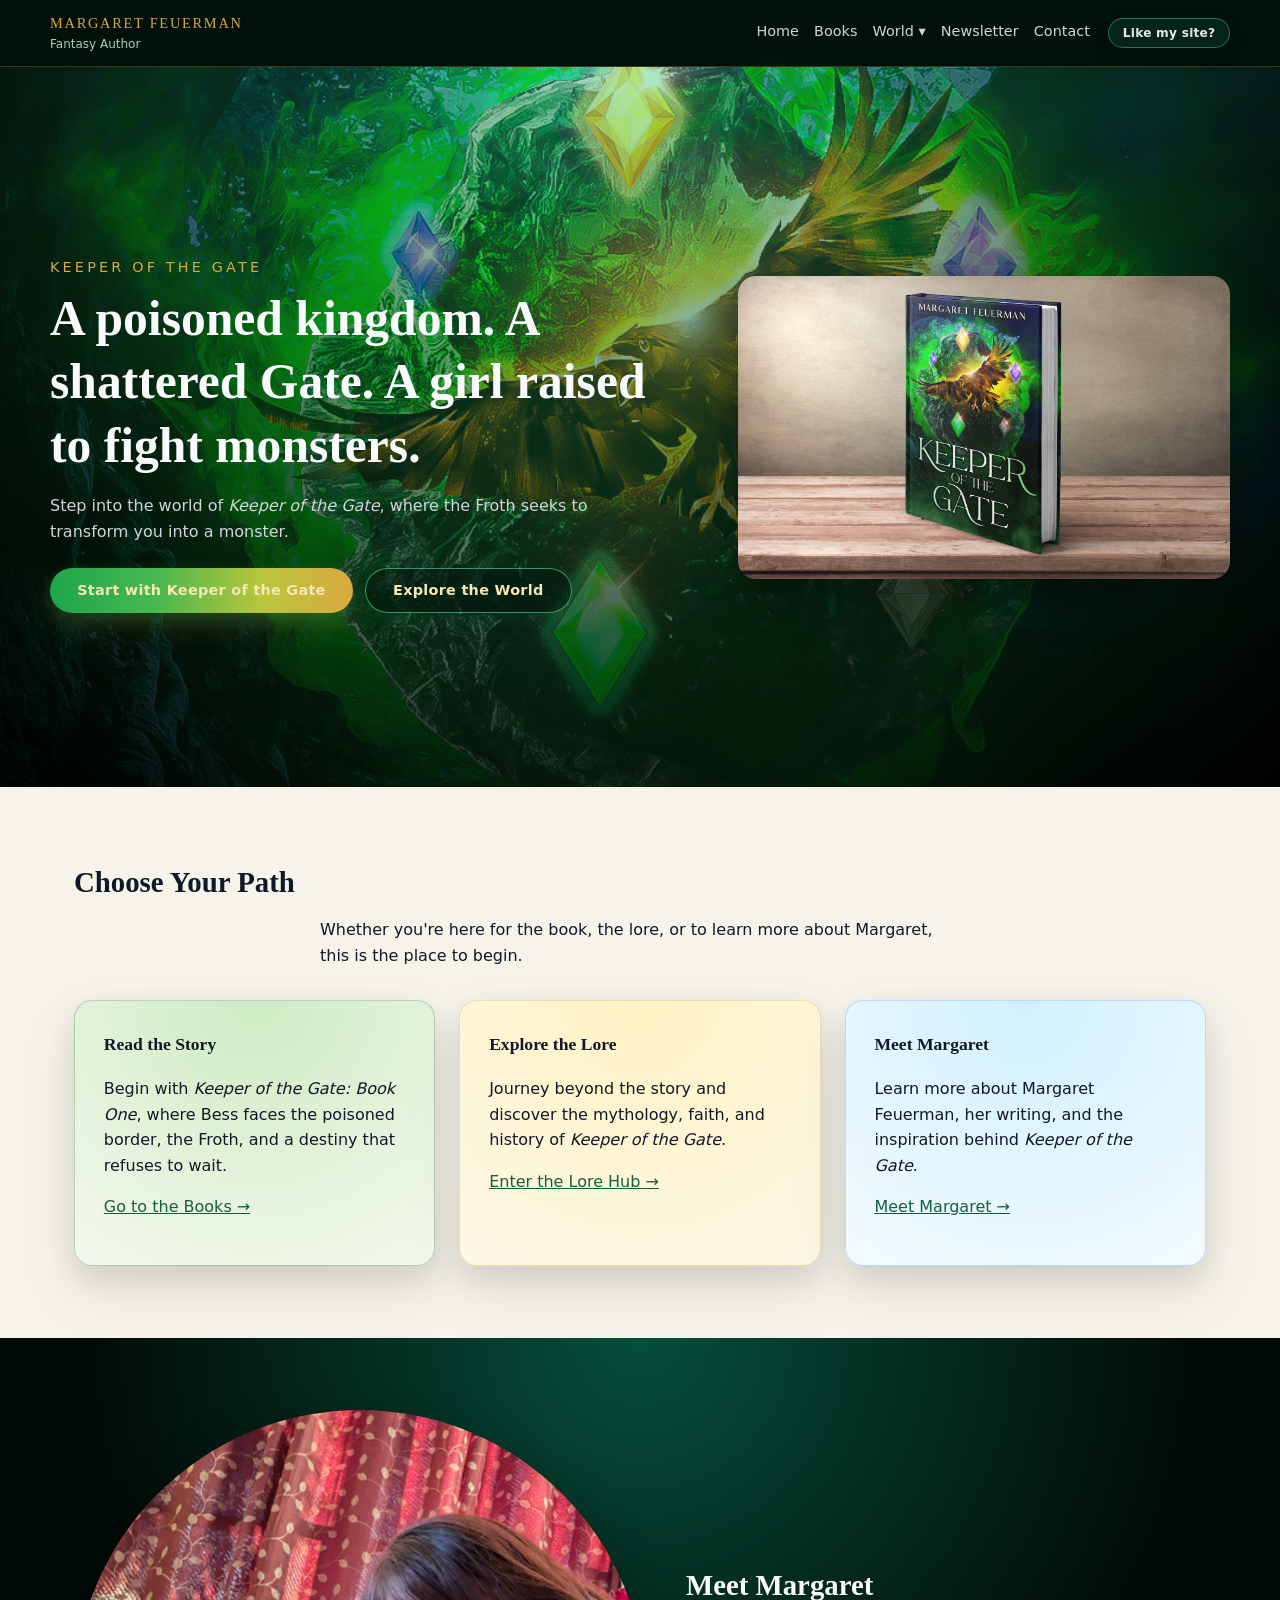
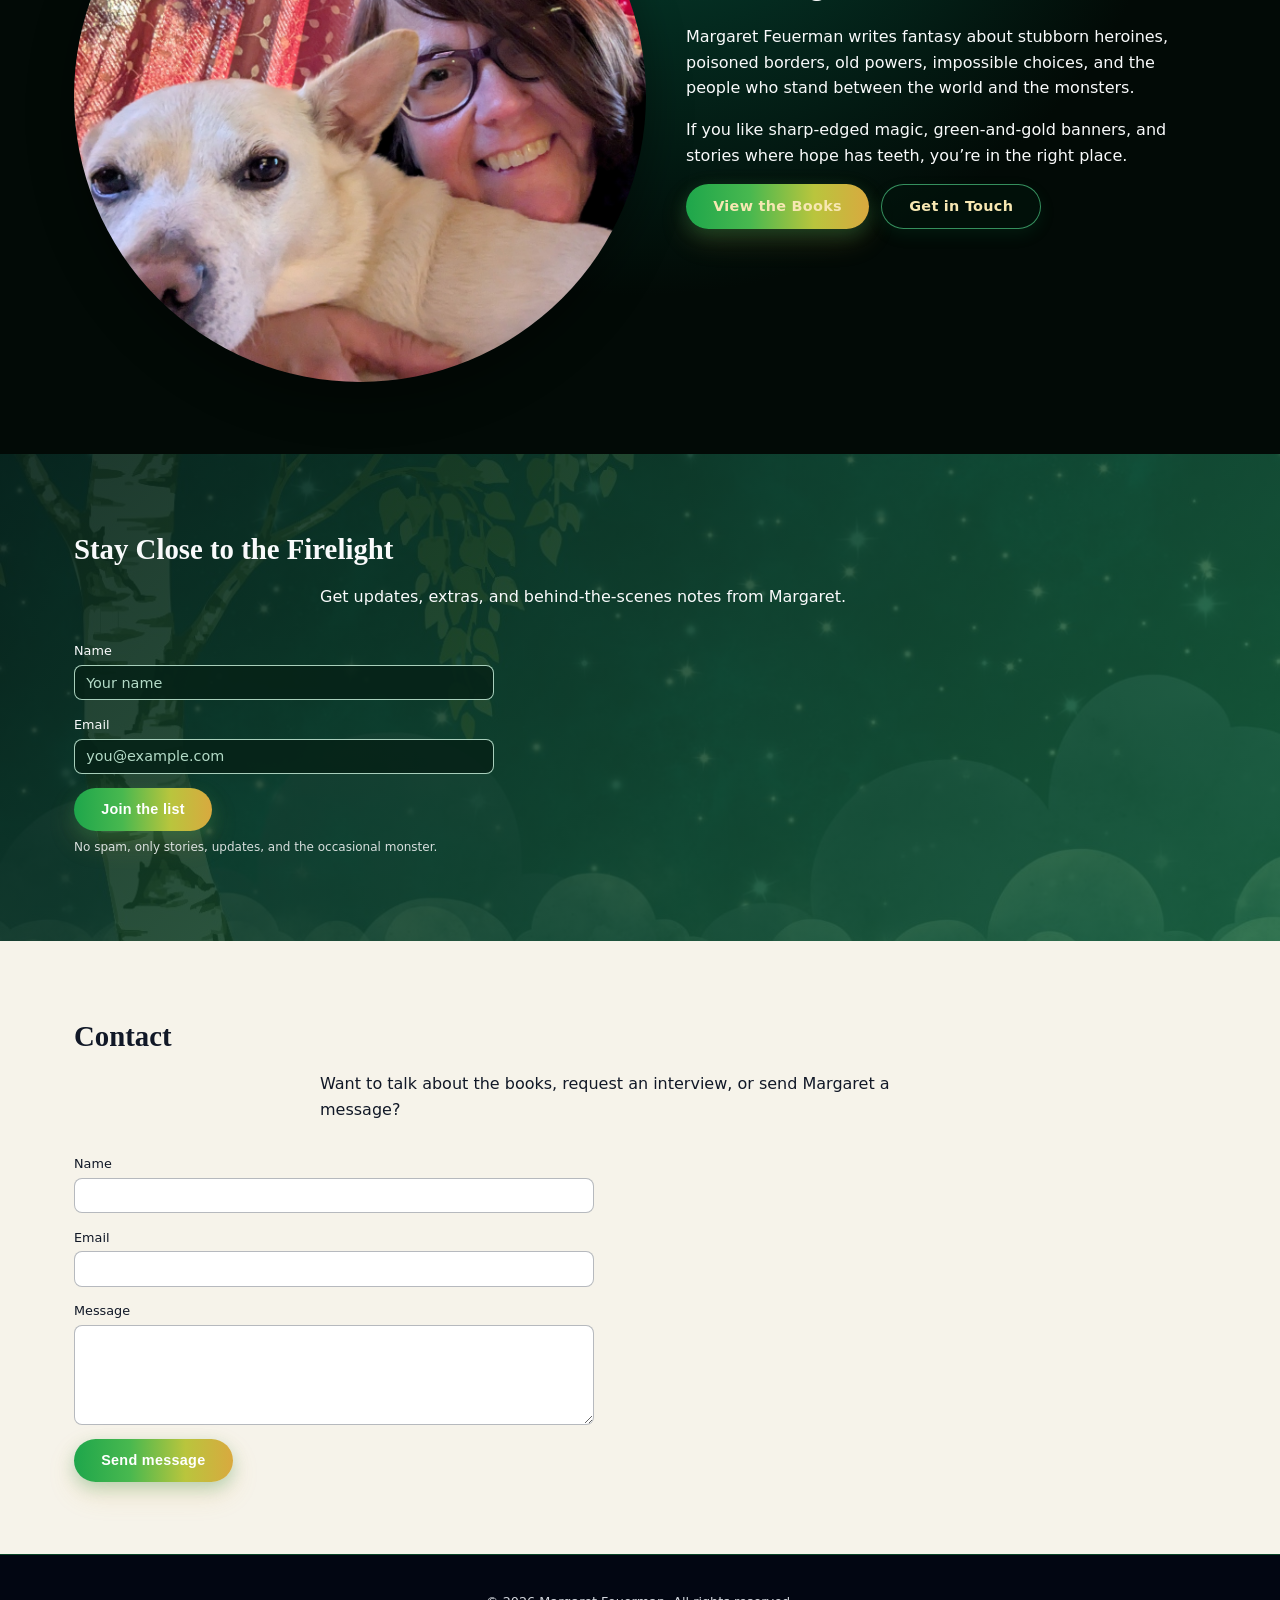
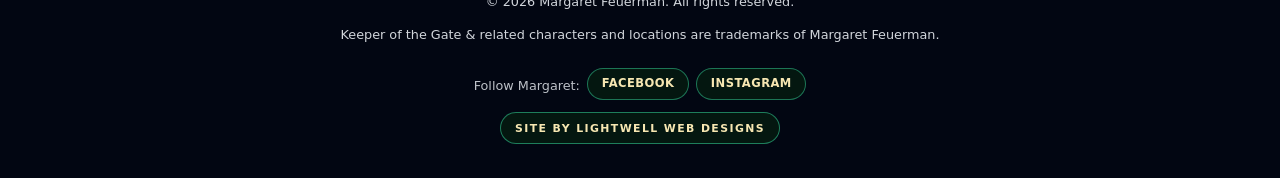
==== commit e164949d: "Add files via upload" ====
--- a/index.html
+++ b/index.html
@@ -16,33 +16,50 @@
     <header class="site-header">
       <div class="container header-inner">
         <div class="brand">
-          <span class="brand-name">Margaret Feuerman</span>
-          <span class="brand-tagline">Fantasy Author</span>
-        </div>
-
-        <nav class="main-nav">
-          <a href="index.html">Home</a>
-          <a href="books.html">Books</a>
-
-          <div class="nav-dropdown">
-            <span class="nav-link">Lore ▾</span>
-            <div class="dropdown-menu">
-              <a href="worldbuilding.html">Lore</a>
-              <a href="theblessedladies.html">The Blessed Ladies</a>
-            </div>
-          </div>
-
-          <a href="blog.html">Blog</a>
-          <a href="#newsletter">Newsletter</a>
-          <a href="#contact">Contact</a>
-
-          <a href="https://lightwellwebdesigns.com"
-             class="btn nav-like"
-             target="_blank"
-             rel="noopener">
-            Like my site?
-          </a>
-        </nav>
+    <span class="brand-name">Margaret Feuerman</span>
+    <span class="brand-tagline">Fantasy Author</span>
+</div>
+
+<nav class="main-nav">
+
+    <a href="index.html">Home</a>
+
+    <a href="books.html">Books</a>
+
+    <div class="nav-dropdown">
+
+        <span class="nav-link">World ▾</span>
+
+        <div class="dropdown-menu">
+
+    <a href="worldbuilding.html" class="dropdown-heading">
+        Lore Hub
+    </a>
+
+    <a href="creation-myth.html" class="dropdown-sub">
+        Creation Myth
+    </a>
+
+    <a href="theblessedladies.html" class="dropdown-sub">
+        The Blessed Ladies
+    </a>
+
+</div>
+
+    </div>
+
+    <a href="#newsletter">Newsletter</a>
+
+    <a href="#contact">Contact</a>
+
+    <a href="https://lightwellwebdesigns.com"
+       class="btn nav-like"
+       target="_blank"
+       rel="noopener">
+        Like my site?
+    </a>
+
+</nav>
       </div>
     </header>
 
@@ -62,7 +79,7 @@
 
           <div class="hero-buttons">
             <a href="books.html" class="btn btn-primary">Start with Keeper of the Gate</a>
-            <a href="worldbuilding.html" class="btn btn-outline">Explore the Lore</a>
+            <a href="worldbuilding.html" class="btn btn-outline">Explore the World</a>
           </div>
         </div>
 
@@ -99,21 +116,23 @@
         </p>
       </article>
 
-      <!-- EXPLORE THE LORE -->
+      <!-- EXPLORE THE WORLD -->
       <article class="gem-card gem-light">
-        <h3>Explore the Lore</h3>
-
-        <p>
-          Discover the mythology, faith, and history behind
-          <em>Keeper of the Gate</em>.
-        </p>
-
-        <ul class="lore-links">
-          <li><a href="creation-myth.html">Creation Myth &rarr;</a></li>
-          <li><a href="theblessedladies.html">The Blessed Ladies &rarr;</a></li>
-          <li><a href="worldbuilding.html">Lore Hub &rarr;</a></li>
-        </ul>
-      </article>
+
+    <h3>Explore the Lore</h3>
+
+    <p>
+        Journey beyond the story and discover the mythology,
+        faith, and history of <em>Keeper of the Gate</em>.
+    </p>
+
+    <p>
+        <a href="worldbuilding.html">
+            Enter the Lore Hub &rarr;
+        </a>
+    </p>
+
+</article>
 
       <!-- MEET MARGARET -->
       <article class="gem-card gem-water">
--- a/style.css
+++ b/style.css
@@ -17,7 +17,7 @@
 
   --radius-card: 18px;
   --shadow-soft: 0 18px 45px rgba(0, 0, 0, 0.4);
-  --max-width: 1120px;
+  --max-width: 1180px;
 }
 
 /* RESET */
@@ -127,13 +127,13 @@
   position: sticky;
   top: 0;
   z-index: 50;
-  backdrop-filter: blur(10px);
+  backdrop-filter: blur(18px);
   background: linear-gradient(
     to bottom,
     rgba(1, 18, 11, 0.96),
     rgba(1, 18, 11, 0.84)
   );
-  border-bottom: 1px solid rgba(209, 250, 229, 0.18);
+  border-bottom:1px solid rgba(217,169,63,.25);
 }
 
 .header-inner {
@@ -314,7 +314,7 @@
 .hero h1 {
   font-family: "Georgia", "Times New Roman", serif;
   font-size: clamp(2.2rem, 3vw + 1rem, 3.1rem);
-  line-height: 1.2;
+  line-height: 1.28;
   margin: 0 0 1rem;
 }
 
@@ -342,26 +342,48 @@
   align-items: center;
   justify-content: center;
   border-radius: 999px;
-  padding: 0.7rem 1.4rem;
+  padding: 0.8rem 1.7rem;
   font-size: 0.9rem;
   font-weight: 600;
   text-decoration: none;
   border: 1px solid transparent;
   cursor: pointer;
   line-height: 1.2;
+  letter-spacing: 0.02em;
   white-space: nowrap;
   text-align: center;
   transition:
-    transform 0.12s ease-out,
-    box-shadow 0.12s ease-out,
-    background 0.12s ease-out,
-    color 0.12s ease-out;
+    transform .28s ease,
+    background .28s ease,
+    color .28s ease,
+    box-shadow .28s ease;
+    overflow: hidden;
+}
+
+.btn:hover{
+
+    transform:translateY(-2px);
+
 }
 
 .btn-primary {
-  background: linear-gradient(135deg, var(--green-main), var(--gold));
-  color: #02130c;
-  box-shadow: 0 12px 30px rgba(0, 0, 0, 0.45);
+    background: linear-gradient(
+        90deg,
+        #1ea64b 0%,
+        #48b84f 35%,
+        #b9c53d 70%,
+        #d9a93f 100%
+    );
+
+    color: #ffffff;
+    border: none;
+    border-radius: 999px;
+
+    box-shadow:
+        0 6px 16px rgba(15,143,80,.25),
+        0 12px 28px rgba(217,169,63,.18);
+
+    overflow: hidden;
 }
 
 .btn-primary:visited {
@@ -369,14 +391,22 @@
 }
 
 .btn-primary:hover {
-  transform: translateY(-1px);
-  box-shadow: 0 16px 35px rgba(0, 0, 0, 0.6);
+    transform: translateY(-2px);
+
+    box-shadow:
+        0 10px 24px rgba(15,143,80,.30),
+        0 18px 40px rgba(217,169,63,.22);
+
+    filter: brightness(1.03);
 }
 
 .btn-outline {
-  border-color: rgba(255, 255, 255, 0.7);
-  background: rgba(2, 23, 14, 0.35);
-  color: var(--text-light);
+    border: 1px solid rgba(82, 212, 140, .65);
+    background: rgba(2,23,14,.55);
+    color: var(--gold-soft);
+
+    box-shadow:
+        0 6px 16px rgba(15,143,80,.12);
 }
 
 .btn-outline:visited {
@@ -384,7 +414,12 @@
 }
 
 .btn-outline:hover {
-  background: rgba(255, 255, 255, 0.1);
+    background: rgba(12,45,30,.85);
+
+    box-shadow:
+        0 10px 24px rgba(15,143,80,.20);
+
+    transform: translateY(-2px);
 }
 
 .section-light .btn-outline {
@@ -436,6 +471,8 @@
   line-height: 1.2;
   white-space: nowrap;
   flex-shrink: 0;
+  box-shadow:
+    0 6px 16px rgba(0,0,0,.18);
 }
 
 .main-nav > a.nav-like:visited {
@@ -446,6 +483,8 @@
   background: rgba(15, 75, 50, 0.98);
   color: #ffffff;
   transform: translateY(-1px);
+  box-shadow:
+    0 10px 22px rgba(0,0,0,.25);
 }
 
 .main-nav > a.nav-like::after {
@@ -473,6 +512,7 @@
 .page-title {
   font-size: 2.2rem;
   margin: 0 0 0.75rem;
+  margin-bottom:1.4rem;
 }
 
 .eyebrow {
@@ -493,11 +533,27 @@
 }
 
 .gem-card {
-  padding: 1.4rem 1.5rem;
+  padding: 1.8rem;
   border-radius: var(--radius-card);
-  box-shadow: 0 8px 22px rgba(15, 23, 42, 0.18);
+  box-shadow:
+    0 12px 30px rgba(0,0,0,.10),
+    0 25px 60px rgba(0,0,0,.08);
+
+transition:
+    transform .28s ease,
+    box-shadow .28s ease;
   border: 1px solid rgba(15, 23, 42, 0.12);
   background: rgba(248, 250, 252, 0.96);
+}
+
+.gem-card:hover{
+
+    transform:translateY(-8px);
+
+    box-shadow:
+        0 20px 45px rgba(0,0,0,.14),
+        0 35px 70px rgba(0,0,0,.12);
+
 }
 
 .gem-card h3 a {
@@ -658,6 +714,16 @@
   color: var(--text-dark);
 }
 
+.worldbuilding-hub .page-title {
+    text-align: center;
+    margin-bottom: 1rem;
+}
+
+.worldbuilding-hub .section-intro {
+    max-width: 720px;
+    margin: 0 auto 2rem;
+    text-align: center;
+}
 /* BLESSED LADIES HORIZONTAL LAYOUT */
 
 .ladies-list {
@@ -1060,6 +1126,7 @@
   line-height: 1.2;
   white-space: nowrap;
   text-align: center;
+  transform: translateY(-2px);
   transition:
     background 0.12s ease-out,
     color 0.12s ease-out,
@@ -1104,6 +1171,7 @@
   line-height: 1.2;
   white-space: nowrap;
   text-align: center;
+  transform: translateY(-2px);
   transition:
     background 0.12s ease-out,
     color 0.12s ease-out,
@@ -1304,3 +1372,46 @@
 }
 
 
+/* World dropdown */
+
+.dropdown-heading{
+    font-weight:700;
+    color:#d7b15a;
+    border-bottom:1px solid rgba(255,255,255,.15);
+    margin-bottom:.35rem;
+    padding-bottom:.45rem;
+}
+
+.dropdown-sub{
+    padding-left:1.2rem;
+    font-size:.95rem;
+}
+
+.lore-heading{
+    margin-top:1.5rem;
+    margin-bottom:.6rem;
+    font-size:.85rem;
+    font-weight:700;
+    letter-spacing:.08em;
+    text-transform:uppercase;
+    color:var(--green-soft);
+}
+
+.lore-start{
+    margin-bottom:1.2rem;
+}
+
+.lore-start a{
+    font-weight:700;
+    text-decoration:none;
+    color:var(--green-soft);
+}
+
+.lore-start a:hover{
+    color:var(--gold);
+}
+
+.lore-title {
+    text-align: center;
+    margin-bottom: 1rem;
+}
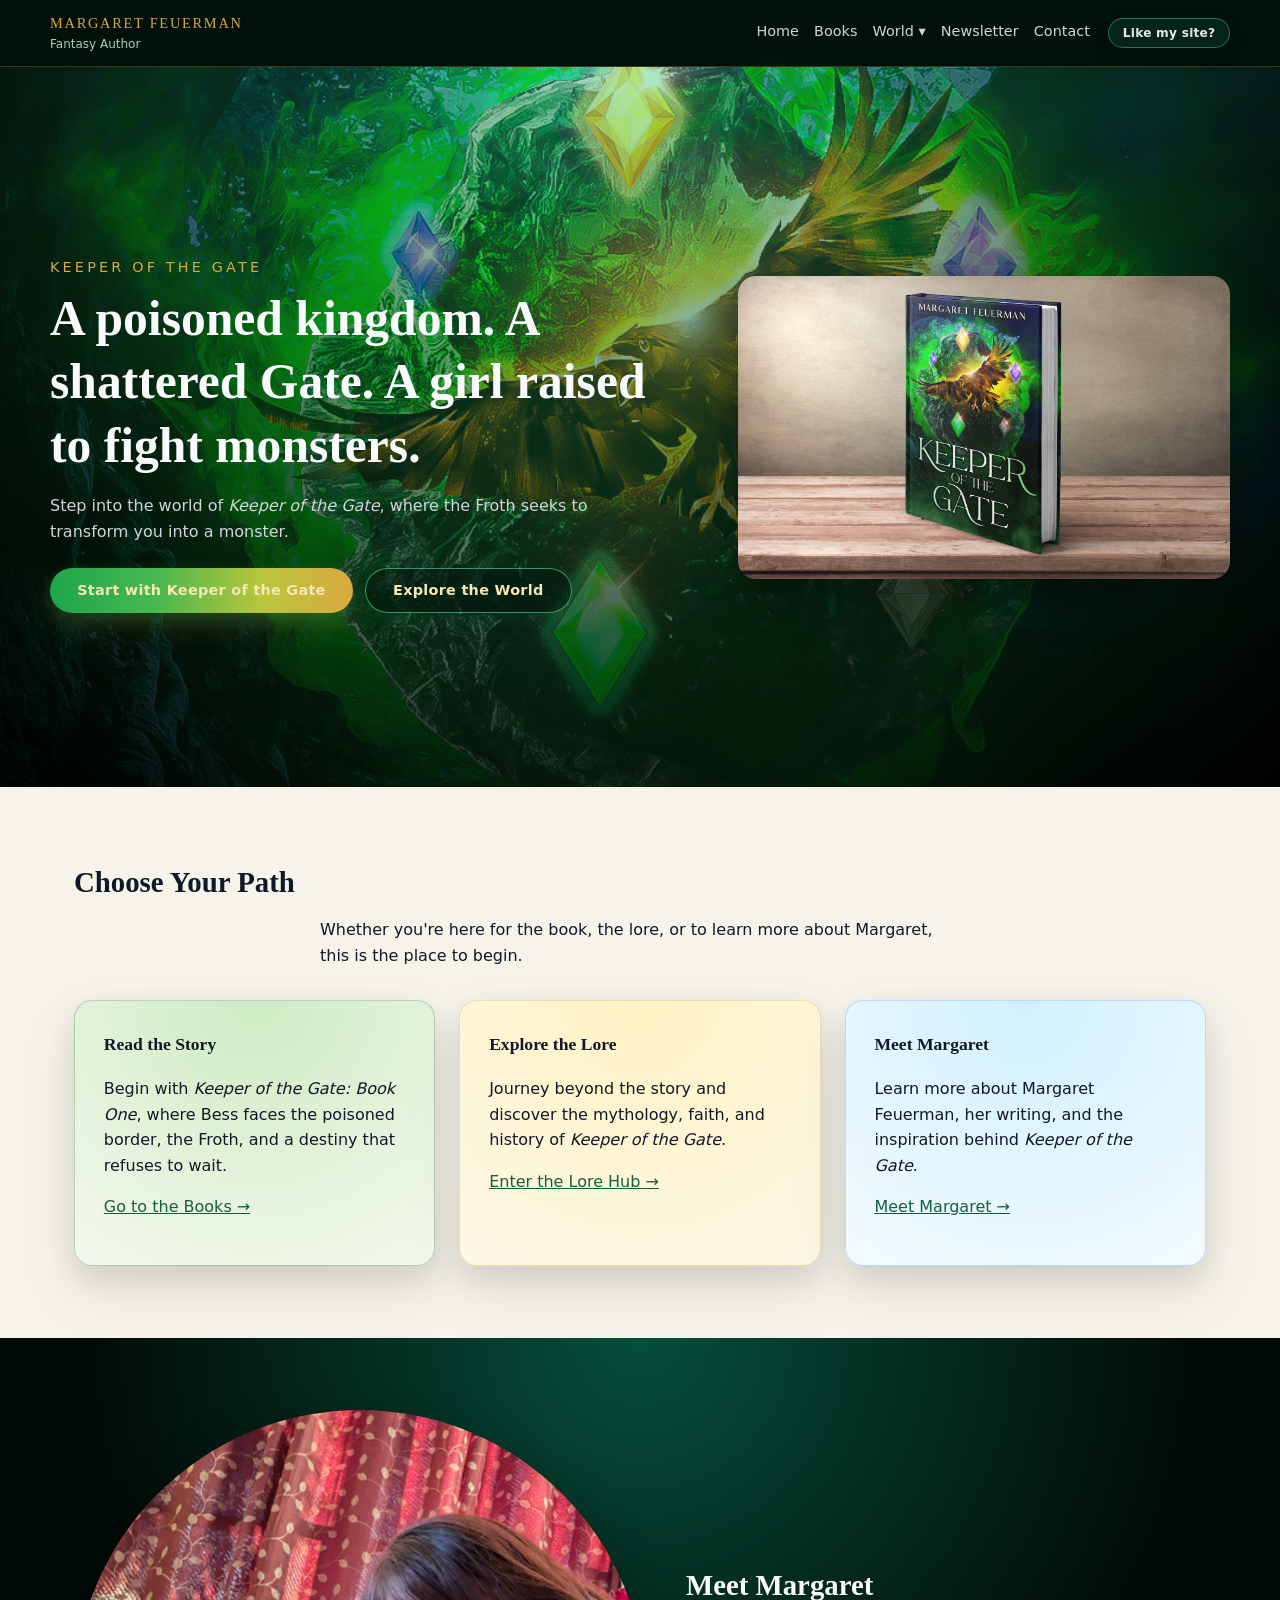
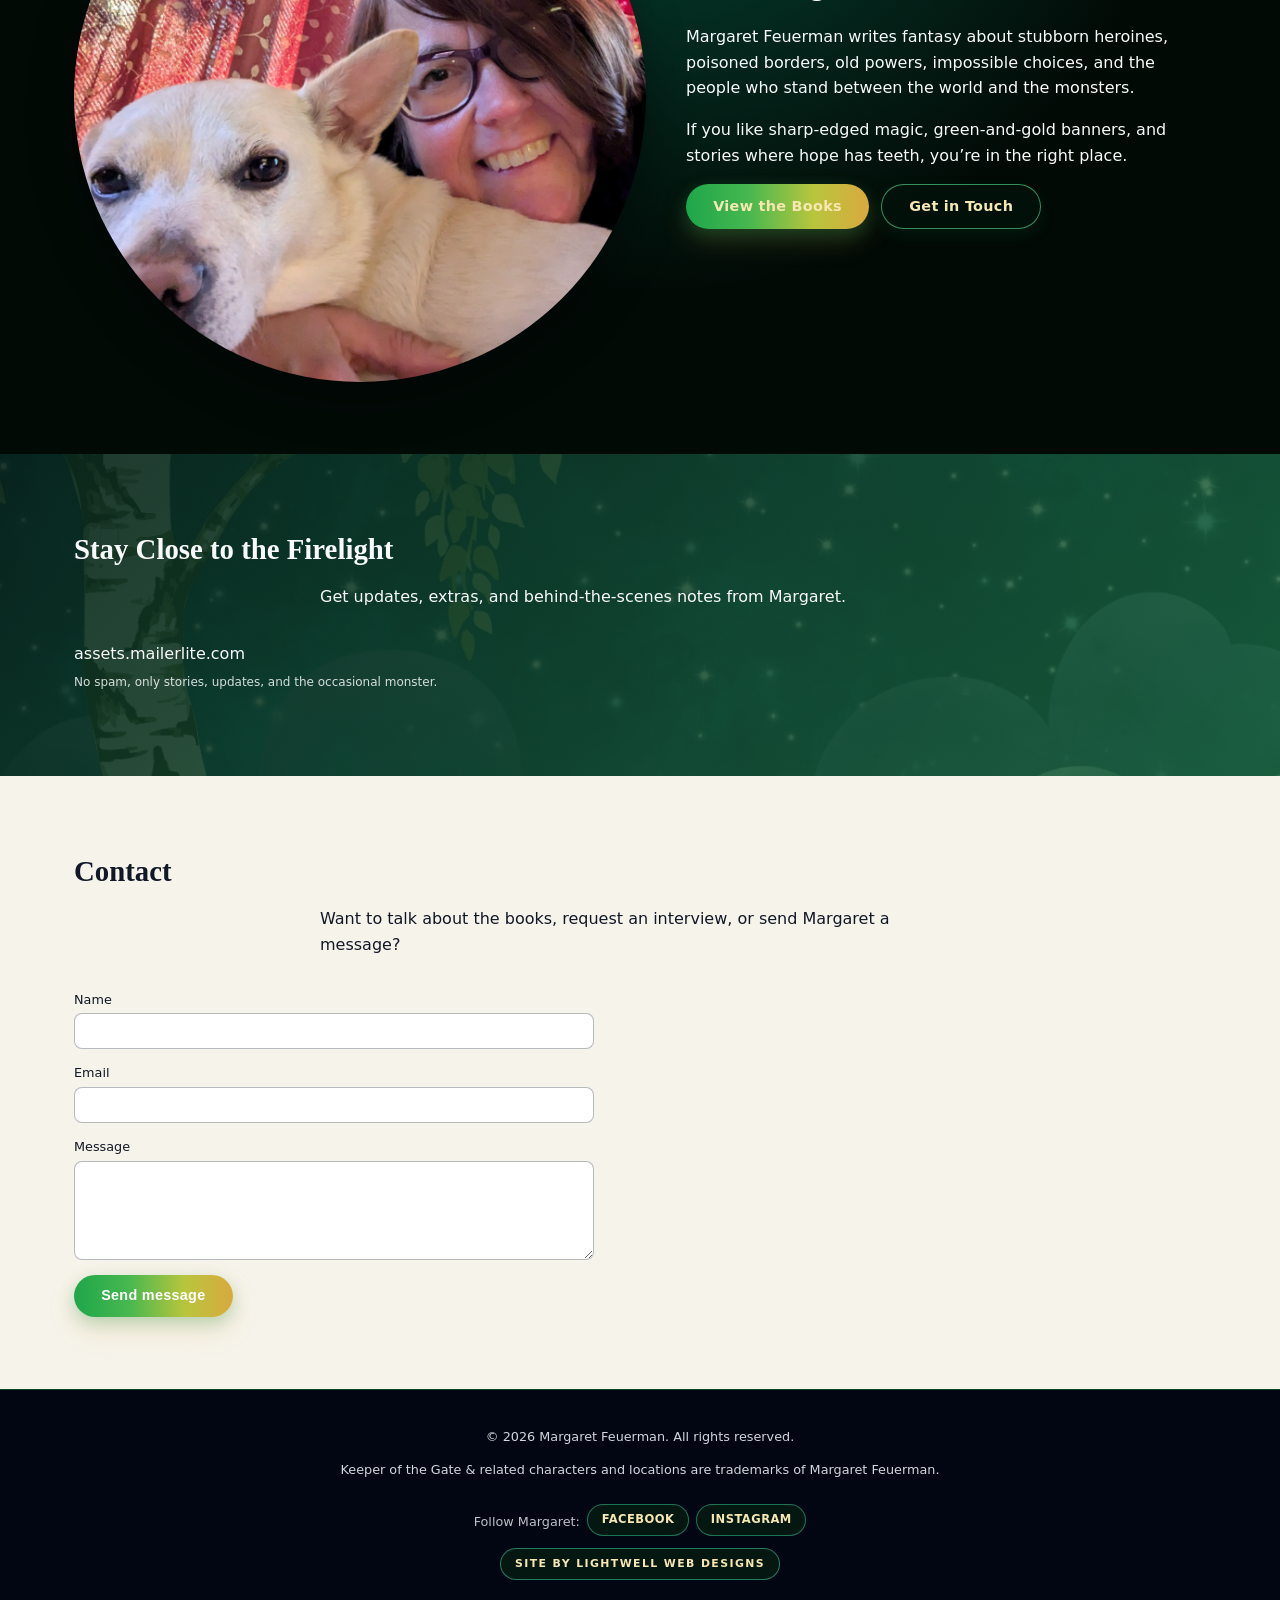
==== commit 164afc48: "Fix HTML encoding issues in index.html" ====
--- a/index.html
+++ b/index.html
@@ -194,19 +194,16 @@
           </p>
 
           <!-- Replace this with Margaret's real newsletter provider embed later -->
-          <form class="newsletter-form">
-            <div class="form-row">
-              <label for="name">Name</label>
-              <input id="name" type="text" placeholder="Your name" />
-            </div>
-
-            <div class="form-row">
-              <label for="email">Email</label>
-              <input id="email" type="email" placeholder="you@example.com" required />
-            </div>
-
-            <button type="submit" class="btn btn-primary">Join the list</button>
-          </form>
+         <!-- MailerLite Universal -->
+<script>
+    (function(w,d,e,u,f,l,n){w[f]=w[f]||function(){(w[f].q=w[f].q||[])
+    .push(arguments);},l=d.createElement(e),l.async=1,l.src=u,
+    n=d.getElementsByTagName(e)[0],n.parentNode.insertBefore(l,n);})
+    (window,document,'script','https://assets.mailerlite.com/js/universal.js','ml');
+    ml('account', '2488330');
+</script>
+<!-- End MailerLite Universal -->
+assets.mailerlite.com
 
           <p class="tiny-text">No spam, only stories, updates, and the occasional monster.</p>
         </div>
@@ -223,10 +220,15 @@
         </p>
 
         <!-- Replace YOUR_EMAIL_HERE with Margaret's real email address -->
-        <form class="contact-form"
-              action="mailto:YOUR_EMAIL_HERE"
-              method="POST"
-              enctype="text/plain">
+        <form
+    class="contact-form"
+    name="contact"
+    method="POST"
+    data-netlify="true">
+
+    <input type="hidden"
+           name="form-name"
+           value="contact">
 
           <div class="form-row">
             <label for="contact-name">Name</label>
--- a/style.css
+++ b/style.css
@@ -1414,4 +1414,72 @@
 .lore-title {
     text-align: center;
     margin-bottom: 1rem;
+}
+
+/* ===========================
+   BLESSED LADIES ACCORDION
+   =========================== */
+
+.lady-panel{
+    margin:1rem 0;
+    border-radius:18px;
+    overflow:hidden;
+    box-shadow:0 10px 24px rgba(0,0,0,.12);
+}
+
+.lady-panel summary{
+    cursor:pointer;
+    list-style:none;
+    padding:1.2rem 1.5rem;
+    font-size:1.2rem;
+    font-weight:700;
+    display:flex;
+    justify-content:space-between;
+    align-items:center;
+}
+
+.lady-panel summary::-webkit-details-marker{
+    display:none;
+}
+
+.lady-panel summary::after{
+    content:"+";
+    font-size:1.6rem;
+    transition:.25s;
+}
+
+.lady-panel[open] summary::after{
+    content:"–";
+}
+
+.lady-panel .lady-row{
+    margin:0;
+    border:none;
+    border-radius:0;
+    box-shadow:none;
+}
+
+.lady-light summary{
+    background:#f7d96b;
+}
+
+.lady-air summary{
+    background:#d5d8df;
+}
+
+.lady-earth summary{
+    background:#a7d96b;
+}
+
+.lady-water summary{
+    background:#7fd9ee;
+}
+
+.lady-dreams summary{
+    background:#cab3ff;
+}
+
+.lady-souls summary{
+    background:#18212d;
+    color:white;
 }
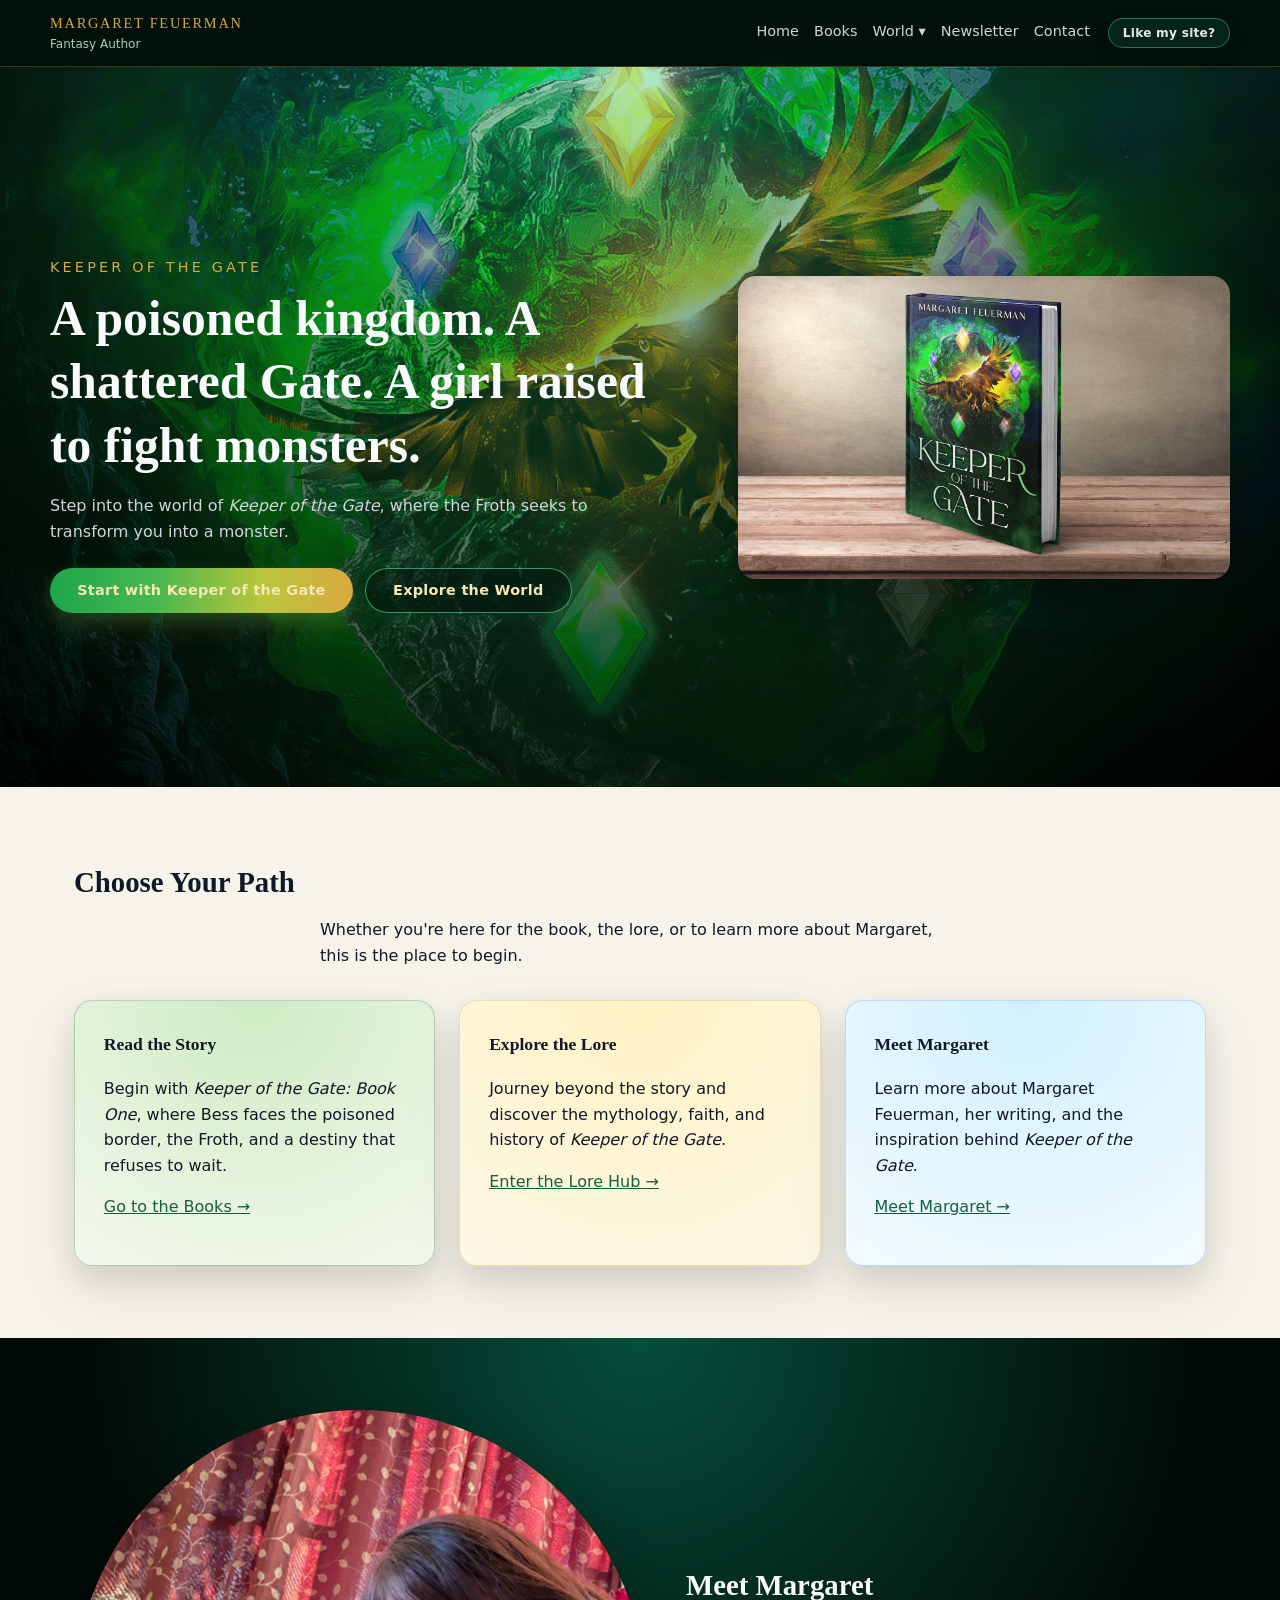
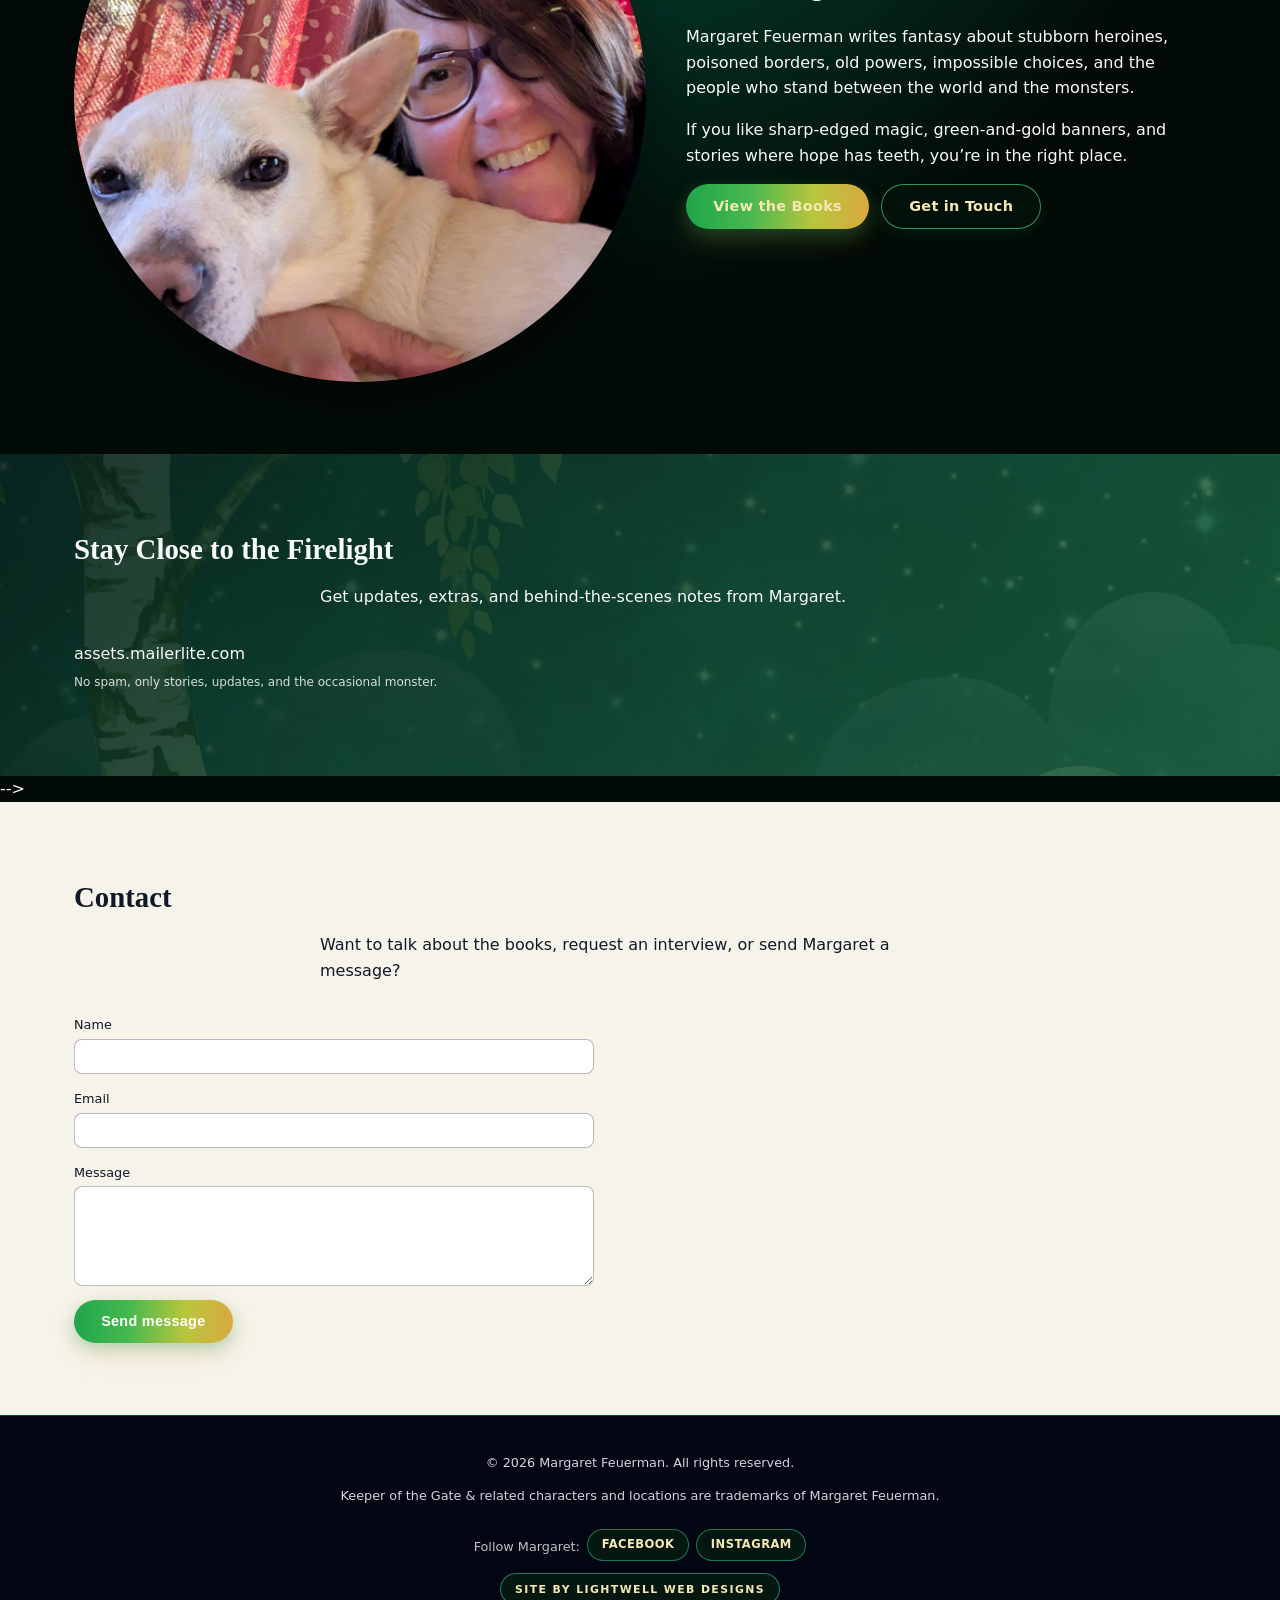
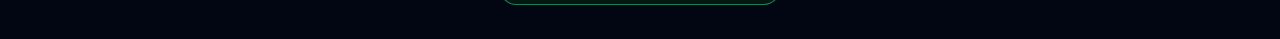
==== commit bde739a4: "Add files via upload" ====
--- a/index.html
+++ b/index.html
@@ -1,299 +1,305 @@
-<!DOCTYPE html>
-<html lang="en">
-<head>
-  <meta charset="UTF-8" />
-  <title>Home | Margaret Feuerman – Fantasy Author</title>
-  <meta name="viewport" content="width=device-width, initial-scale=1" />
-  <meta name="description" content="Welcome to the official site of fantasy author Margaret Feuerman, creator of Keeper of the Gate." />
-  <link rel="stylesheet" href="style.css" />
-  <link rel="icon" type="image/png" href="images/favicon.png" />
-</head>
-
-<body>
-  <div class="page">
-
-    <!-- HEADER -->
-    <header class="site-header">
-      <div class="container header-inner">
-        <div class="brand">
-    <span class="brand-name">Margaret Feuerman</span>
-    <span class="brand-tagline">Fantasy Author</span>
-</div>
-
-<nav class="main-nav">
-
-    <a href="index.html">Home</a>
-
-    <a href="books.html">Books</a>
-
-    <div class="nav-dropdown">
-
-        <span class="nav-link">World ▾</span>
-
-        <div class="dropdown-menu">
-
-    <a href="worldbuilding.html" class="dropdown-heading">
-        Lore Hub
-    </a>
-
-    <a href="creation-myth.html" class="dropdown-sub">
-        Creation Myth
-    </a>
-
-    <a href="theblessedladies.html" class="dropdown-sub">
-        The Blessed Ladies
-    </a>
-
-</div>
-
-    </div>
-
-    <a href="#newsletter">Newsletter</a>
-
-    <a href="#contact">Contact</a>
-
-    <a href="https://lightwellwebdesigns.com"
-       class="btn nav-like"
-       target="_blank"
-       rel="noopener">
-        Like my site?
-    </a>
-
-</nav>
-      </div>
-    </header>
-
-    <!-- HERO / LANDING -->
-    <section class="hero">
-      <div class="hero-overlay"></div>
-
-      <div class="container hero-inner">
-        <div class="section-text">
-          <p class="hero-kicker">Keeper of the Gate</p>
-
-          <h1>A poisoned kingdom. A shattered Gate. A girl raised to fight monsters.</h1>
-
-          <p class="hero-sub">
-            Step into the world of <em>Keeper of the Gate</em>, where the Froth seeks to transform you into a monster.
-          </p>
-
-          <div class="hero-buttons">
-            <a href="books.html" class="btn btn-primary">Start with Keeper of the Gate</a>
-            <a href="worldbuilding.html" class="btn btn-outline">Explore the World</a>
-          </div>
-        </div>
-
-        <div class="hero-image">
-          <img src="images/keeper-mockup-wood.jpg"
-               alt="Keeper of the Gate cover on a wooden table" />
-        </div>
-      </div>
-    </section>
-
-<!-- QUICK PATHS -->
-<section class="section section-light">
-  <div class="container">
-
-    <h2>Choose Your Path</h2>
-
-    <p class="section-intro">
-      Whether you're here for the book, the lore, or to learn more about Margaret, this is the place to begin.
-    </p>
-
-    <div class="gems-grid">
-
-      <!-- READ THE STORY -->
-      <article class="gem-card gem-earth">
-        <h3>Read the Story</h3>
-
-        <p>
-          Begin with <em>Keeper of the Gate: Book One</em>, where Bess faces the poisoned border,
-          the Froth, and a destiny that refuses to wait.
-        </p>
-
-        <p>
-          <a href="books.html">Go to the Books &rarr;</a>
-        </p>
-      </article>
-
-      <!-- EXPLORE THE WORLD -->
-      <article class="gem-card gem-light">
-
-    <h3>Explore the Lore</h3>
-
-    <p>
-        Journey beyond the story and discover the mythology,
-        faith, and history of <em>Keeper of the Gate</em>.
-    </p>
-
-    <p>
-        <a href="worldbuilding.html">
-            Enter the Lore Hub &rarr;
-        </a>
-    </p>
-
-</article>
-
-      <!-- MEET MARGARET -->
-      <article class="gem-card gem-water">
-        <h3>Meet Margaret</h3>
-
-        <p>
-          Learn more about Margaret Feuerman, her writing, and the inspiration behind
-          <em>Keeper of the Gate</em>.
-        </p>
-
-        <p>
-          <a href="#about">Meet Margaret &rarr;</a>
-        </p>
-      </article>
-
-    </div>
-
-  </div>
-</section>
-    <!-- ABOUT TEASER -->
-   <section id="about" class="section section-dark">
-      <div class="container two-column reverse">
-        <div class="section-image author-photo">
-          <img src="images/author-margaret-dog.jpg"
-               alt="Fantasy author Margaret Feuerman smiling with her dog" />
-        </div>
-
-        <div class="section-text">
-          <h2>Meet Margaret</h2>
-
-          <p>
-            Margaret Feuerman writes fantasy about stubborn heroines, poisoned borders,
-            old powers, impossible choices, and the people who stand between the world and the monsters.
-          </p>
-
-          <p>
-            If you like sharp-edged magic, green-and-gold banners, and stories where hope has teeth,
-            you’re in the right place.
-          </p>
-
-          <div class="hero-buttons">
-            <a href="books.html" class="btn btn-primary">View the Books</a>
-            <a href="#contact" class="btn btn-outline">Get in Touch</a>
-          </div>
-        </div>
-      </div>
-    </section>
-
-    <!-- NEWSLETTER -->
-    <section id="newsletter" class="section section-tablecloth">
-      <div class="section-overlay"></div>
-
-      <div class="container newsletter-inner">
-        <div class="section-text">
-          <h2>Stay Close to the Firelight</h2>
-
-          <p class="section-intro">
-            Get updates, extras, and behind-the-scenes notes from Margaret.
-          </p>
-
-          <!-- Replace this with Margaret's real newsletter provider embed later -->
-         <!-- MailerLite Universal -->
-<script>
-    (function(w,d,e,u,f,l,n){w[f]=w[f]||function(){(w[f].q=w[f].q||[])
-    .push(arguments);},l=d.createElement(e),l.async=1,l.src=u,
-    n=d.getElementsByTagName(e)[0],n.parentNode.insertBefore(l,n);})
-    (window,document,'script','https://assets.mailerlite.com/js/universal.js','ml');
-    ml('account', '2488330');
-</script>
-<!-- End MailerLite Universal -->
-assets.mailerlite.com
-
-          <p class="tiny-text">No spam, only stories, updates, and the occasional monster.</p>
-        </div>
-      </div>
-    </section>
-
-    <!-- CONTACT -->
-    <section id="contact" class="section section-light">
-      <div class="container">
-        <h2>Contact</h2>
-
-        <p class="section-intro">
-          Want to talk about the books, request an interview, or send Margaret a message?
-        </p>
-
-        <!-- Replace YOUR_EMAIL_HERE with Margaret's real email address -->
-        <form
-    class="contact-form"
-    name="contact"
-    method="POST"
-    data-netlify="true">
-
-    <input type="hidden"
-           name="form-name"
-           value="contact">
-
-          <div class="form-row">
-            <label for="contact-name">Name</label>
-            <input id="contact-name" name="name" type="text" required />
-          </div>
-
-          <div class="form-row">
-            <label for="contact-email">Email</label>
-            <input id="contact-email" name="email" type="email" required />
-          </div>
-
-          <div class="form-row">
-            <label for="contact-message">Message</label>
-            <textarea id="contact-message" name="message" rows="5" required></textarea>
-          </div>
-
-          <button type="submit" class="btn btn-primary">Send message</button>
-        </form>
-      </div>
-    </section>
-
-    <!-- FOOTER -->
-    <footer class="site-footer">
-      <div class="container footer-inner">
-        <div class="footer-main">
-          <p>&copy; <span id="year"></span> Margaret Feuerman. All rights reserved.</p>
-          <p class="footer-small">
-            Keeper of the Gate &amp; related characters and locations are trademarks of Margaret Feuerman.
-          </p>
-        </div>
-
-        <div class="footer-social">
-          <span>Follow Margaret:</span>
-
-          <a href="https://www.facebook.com/margaret.feuerman"
-             class="social-link"
-             target="_blank"
-             rel="noopener">
-            Facebook
-          </a>
-
-          
-          <a href="https://www.instagram.com/margaret_feuerman_author/"
-             class="social-link"
-             target="_blank"
-             rel="noopener">
-            Instagram
-          </a>
-        </div>
-
-        <div class="footer-credits">
-          <a href="https://lightwellwebdesigns.com"
-             class="btn-footer-brand"
-             target="_blank"
-             rel="noopener">
-            SITE BY LIGHTWELL WEB DESIGNS
-          </a>
-        </div>
-      </div>
-    </footer>
-
-  </div>
-
-  <script>
-    document.getElementById('year').textContent = new Date().getFullYear();
-  </script>
-</body>
-</html>
+<!DOCTYPE html>
+<html lang="en">
+<head>
+  <meta charset="UTF-8" />
+  <title>Home | Margaret Feuerman – Fantasy Author</title>
+  <meta name="viewport" content="width=device-width, initial-scale=1" />
+  <meta name="description" content="Welcome to the official site of fantasy author Margaret Feuerman, creator of Keeper of the Gate." />
+  <link rel="stylesheet" href="style.css" />
+  <link rel="icon" type="image/png" href="images/favicon.png" />
+</head>
+
+<body>
+  <div class="page">
+
+    <!-- HEADER -->
+    <header class="site-header">
+      <div class="container header-inner">
+        <div class="brand">
+    <span class="brand-name">Margaret Feuerman</span>
+    <span class="brand-tagline">Fantasy Author</span>
+</div>
+
+<nav class="main-nav">
+
+    <a href="index.html">Home</a>
+
+    <a href="books.html">Books</a>
+
+    <div class="nav-dropdown">
+
+        <span class="nav-link">World ▾</span>
+
+        <div class="dropdown-menu">
+
+    <a href="worldbuilding.html" class="dropdown-heading">
+        Lore Hub
+    </a>
+
+    <a href="creation-myth.html" class="dropdown-sub">
+        Creation Myth
+    </a>
+
+    <a href="theblessedladies.html" class="dropdown-sub">
+        The Blessed Ladies
+    </a>
+
+</div>
+
+    </div>
+
+    <a href="#newsletter">Newsletter</a>
+
+    <a href="#contact">Contact</a>
+
+    <a href="https://lightwellwebdesigns.com"
+       class="btn nav-like"
+       target="_blank"
+       rel="noopener">
+        Like my site?
+    </a>
+
+</nav>
+      </div>
+    </header>
+
+    <!-- HERO / LANDING -->
+    <section class="hero">
+      <div class="hero-overlay"></div>
+
+      <div class="container hero-inner">
+        <div class="section-text">
+          <p class="hero-kicker">Keeper of the Gate</p>
+
+          <h1>A poisoned kingdom. A shattered Gate. A girl raised to fight monsters.</h1>
+
+          <p class="hero-sub">
+            Step into the world of <em>Keeper of the Gate</em>, where the Froth seeks to transform you into a monster.
+          </p>
+
+          <div class="hero-buttons">
+            <a href="books.html" class="btn btn-primary">Start with Keeper of the Gate</a>
+            <a href="worldbuilding.html" class="btn btn-outline">Explore the World</a>
+          </div>
+        </div>
+
+        <div class="hero-image">
+          <img src="images/keeper-mockup-wood.jpg"
+               alt="Keeper of the Gate cover on a wooden table" />
+        </div>
+      </div>
+    </section>
+
+<!-- QUICK PATHS -->
+<section class="section section-light">
+  <div class="container">
+
+    <h2>Choose Your Path</h2>
+
+    <p class="section-intro">
+      Whether you're here for the book, the lore, or to learn more about Margaret, this is the place to begin.
+    </p>
+
+    <div class="gems-grid">
+
+      <!-- READ THE STORY -->
+      <article class="gem-card gem-earth">
+        <h3>Read the Story</h3>
+
+        <p>
+          Begin with <em>Keeper of the Gate: Book One</em>, where Bess faces the poisoned border,
+          the Froth, and a destiny that refuses to wait.
+        </p>
+
+        <p>
+          <a href="books.html">Go to the Books &rarr;</a>
+        </p>
+      </article>
+
+      <!-- EXPLORE THE WORLD -->
+      <article class="gem-card gem-light">
+
+    <h3>Explore the Lore</h3>
+
+    <p>
+        Journey beyond the story and discover the mythology,
+        faith, and history of <em>Keeper of the Gate</em>.
+    </p>
+
+    <p>
+        <a href="worldbuilding.html">
+            Enter the Lore Hub &rarr;
+        </a>
+    </p>
+
+</article>
+
+      <!-- MEET MARGARET -->
+      <article class="gem-card gem-water">
+        <h3>Meet Margaret</h3>
+
+        <p>
+          Learn more about Margaret Feuerman, her writing, and the inspiration behind
+          <em>Keeper of the Gate</em>.
+        </p>
+
+        <p>
+          <a href="#about">Meet Margaret &rarr;</a>
+        </p>
+      </article>
+
+    </div>
+
+  </div>
+</section>
+    <!-- ABOUT TEASER -->
+   <section id="about" class="section section-dark">
+      <div class="container two-column reverse">
+        <div class="section-image author-photo">
+          <img src="images/author-margaret-dog.jpg"
+               alt="Fantasy author Margaret Feuerman smiling with her dog" />
+        </div>
+
+        <div class="section-text">
+          <h2>Meet Margaret</h2>
+
+          <p>
+            Margaret Feuerman writes fantasy about stubborn heroines, poisoned borders,
+            old powers, impossible choices, and the people who stand between the world and the monsters.
+          </p>
+
+          <p>
+            If you like sharp-edged magic, green-and-gold banners, and stories where hope has teeth,
+            you’re in the right place.
+          </p>
+
+          <div class="hero-buttons">
+            <a href="books.html" class="btn btn-primary">View the Books</a>
+            <a href="#contact" class="btn btn-outline">Get in Touch</a>
+          </div>
+        </div>
+      </div>
+    </section>
+
+    <!-- TEMPORARILY DISABLED NEWSLETTER SECTION
+         Original markup preserved below for future reactivation.
+    -->
+    <!--
+    <!-- NEWSLETTER -->
+    <section id="newsletter" class="section section-tablecloth">
+      <div class="section-overlay"></div>
+
+      <div class="container newsletter-inner">
+        <div class="section-text">
+          <h2>Stay Close to the Firelight</h2>
+
+          <p class="section-intro">
+            Get updates, extras, and behind-the-scenes notes from Margaret.
+          </p>
+
+          <!-- Replace this with Margaret's real newsletter provider embed later -->
+         <!-- MailerLite Universal -->
+<script>
+    (function(w,d,e,u,f,l,n){w[f]=w[f]||function(){(w[f].q=w[f].q||[])
+    .push(arguments);},l=d.createElement(e),l.async=1,l.src=u,
+    n=d.getElementsByTagName(e)[0],n.parentNode.insertBefore(l,n);})
+    (window,document,'script','https://assets.mailerlite.com/js/universal.js','ml');
+    ml('account', '2488330');
+</script>
+<!-- End MailerLite Universal -->
+assets.mailerlite.com
+
+          <p class="tiny-text">No spam, only stories, updates, and the occasional monster.</p>
+        </div>
+      </div>
+    </section>
+
+    -->
+
+    <!-- CONTACT -->
+    <section id="contact" class="section section-light">
+      <div class="container">
+        <h2>Contact</h2>
+
+        <p class="section-intro">
+          Want to talk about the books, request an interview, or send Margaret a message?
+        </p>
+
+        <!-- Replace YOUR_EMAIL_HERE with Margaret's real email address -->
+        <form
+    class="contact-form"
+    name="contact"
+    method="POST"
+    data-netlify="true">
+
+    <input type="hidden"
+           name="form-name"
+           value="contact">
+
+          <div class="form-row">
+            <label for="contact-name">Name</label>
+            <input id="contact-name" name="name" type="text" required />
+          </div>
+
+          <div class="form-row">
+            <label for="contact-email">Email</label>
+            <input id="contact-email" name="email" type="email" required />
+          </div>
+
+          <div class="form-row">
+            <label for="contact-message">Message</label>
+            <textarea id="contact-message" name="message" rows="5" required></textarea>
+          </div>
+
+          <button type="submit" class="btn btn-primary">Send message</button>
+        </form>
+      </div>
+    </section>
+
+    <!-- FOOTER -->
+    <footer class="site-footer">
+      <div class="container footer-inner">
+        <div class="footer-main">
+          <p>&copy; <span id="year"></span> Margaret Feuerman. All rights reserved.</p>
+          <p class="footer-small">
+            Keeper of the Gate &amp; related characters and locations are trademarks of Margaret Feuerman.
+          </p>
+        </div>
+
+        <div class="footer-social">
+          <span>Follow Margaret:</span>
+
+          <a href="https://www.facebook.com/margaret.feuerman"
+             class="social-link"
+             target="_blank"
+             rel="noopener">
+            Facebook
+          </a>
+
+          
+          <a href="https://www.instagram.com/margaret_feuerman_author/"
+             class="social-link"
+             target="_blank"
+             rel="noopener">
+            Instagram
+          </a>
+        </div>
+
+        <div class="footer-credits">
+          <a href="https://lightwellwebdesigns.com"
+             class="btn-footer-brand"
+             target="_blank"
+             rel="noopener">
+            SITE BY LIGHTWELL WEB DESIGNS
+          </a>
+        </div>
+      </div>
+    </footer>
+
+  </div>
+
+  <script>
+    document.getElementById('year').textContent = new Date().getFullYear();
+  </script>
+</body>
+</html>
--- a/style.css
+++ b/style.css
@@ -1,1485 +1,1613 @@
-:root {
-  --green-main: #0f8f50;
-  --green-dark: #02170e;
-  --green-deep: #051811;
-  --green-soft: #165f3b;
-  --green-muted: #dff3e7;
-
-  --gold: #d9a93f;
-  --gold-soft: #f7e7b2;
-
-  --bg-deep: #020a06;
-  --bg-light: #f6f3ea;
-
-  --text-light: #f9fafb;
-  --text-muted: #d1d5db;
-  --text-dark: #111827;
-
-  --radius-card: 18px;
-  --shadow-soft: 0 18px 45px rgba(0, 0, 0, 0.4);
-  --max-width: 1180px;
-}
-
-/* RESET */
-
-*,
-*::before,
-*::after {
-  box-sizing: border-box;
-}
-
-body {
-  margin: 0;
-  font-family: system-ui, -apple-system, BlinkMacSystemFont, "Segoe UI", sans-serif;
-  background-color: var(--bg-deep);
-  color: var(--text-light);
-  line-height: 1.6;
-}
-
-img {
-  max-width: 100%;
-  display: block;
-}
-
-.page {
-  min-height: 100vh;
-}
-
-/* LINKS */
-
-a {
-  color: var(--green-soft);
-  text-decoration: underline;
-}
-
-a:visited {
-  color: var(--green-soft);
-}
-
-.section-dark a,
-.hero a,
-.section-world-sonnenberg a,
-.section-froth a,
-.site-footer a {
-  color: var(--gold-soft);
-}
-
-.section-dark a:visited,
-.hero a:visited,
-.section-world-sonnenberg a:visited,
-.section-froth a:visited,
-.site-footer a:visited {
-  color: var(--gold-soft);
-}
-
-/* LAYOUT */
-
-.container {
-  width: 100%;
-  max-width: var(--max-width);
-  margin: 0 auto;
-  padding: 0 1.5rem;
-}
-
-.section {
-  padding: 4.5rem 0;
-}
-
-.section-light {
-  background-color: var(--bg-light);
-  color: var(--text-dark);
-}
-
-.section-dark {
-  background: radial-gradient(circle at top, #064e3b, var(--bg-deep) 58%);
-  color: var(--text-light);
-}
-
-.section-intro {
-  max-width: 640px;
-  margin: 0.75rem auto 2rem;
-}
-
-.section-center,
-.center {
-  text-align: center;
-  margin-top: 1.5rem;
-}
-
-.two-column {
-  display: grid;
-  gap: 2.5rem;
-  align-items: center;
-}
-
-.two-column.reverse {
-  grid-template-columns: minmax(0, 1.1fr) minmax(0, 1fr);
-}
-
-.section-image img {
-  border-radius: var(--radius-card);
-  box-shadow: var(--shadow-soft);
-}
-
-/* HEADER / NAV */
-
-.site-header {
-  position: sticky;
-  top: 0;
-  z-index: 50;
-  backdrop-filter: blur(18px);
-  background: linear-gradient(
-    to bottom,
-    rgba(1, 18, 11, 0.96),
-    rgba(1, 18, 11, 0.84)
-  );
-  border-bottom:1px solid rgba(217,169,63,.25);
-}
-
-.header-inner {
-  display: flex;
-  align-items: center;
-  justify-content: space-between;
-  padding: 0.75rem 0;
-  gap: 1rem;
-}
-
-.brand {
-  display: flex;
-  flex-direction: column;
-  flex-shrink: 0;
-}
-
-.brand-name {
-  font-family: "Georgia", "Times New Roman", serif;
-  letter-spacing: 0.12em;
-  text-transform: uppercase;
-  font-size: 0.9rem;
-  color: var(--gold);
-}
-
-.brand-tagline {
-  font-size: 0.75rem;
-  color: rgba(209, 250, 229, 0.82);
-}
-
-.main-nav {
-  display: flex;
-  align-items: center;
-  justify-content: flex-end;
-  flex-wrap: wrap;
-  gap: 0.95rem;
-  font-size: 0.9rem;
-}
-
-.main-nav > a {
-  color: var(--text-muted);
-  text-decoration: none;
-  position: relative;
-  padding-bottom: 0.2rem;
-}
-
-.main-nav > a:visited {
-  color: var(--text-muted);
-}
-
-.main-nav > a::after {
-  content: "";
-  position: absolute;
-  left: 0;
-  bottom: 0;
-  width: 0;
-  height: 2px;
-  background: linear-gradient(90deg, var(--gold), #7cd9b8);
-  transition: width 0.2s ease-out;
-}
-
-.main-nav > a:hover {
-  color: var(--text-light);
-}
-
-.main-nav > a:hover::after {
-  width: 100%;
-}
-
-/* NAV DROPDOWN */
-
-.nav-dropdown {
-  position: relative;
-}
-
-.nav-link {
-  color: var(--text-muted);
-  font-size: 0.9rem;
-  padding-bottom: 0.2rem;
-  cursor: pointer;
-  display: inline-block;
-  position: relative;
-}
-
-.nav-link::after {
-  content: "";
-  position: absolute;
-  left: 0;
-  bottom: 0;
-  width: 0;
-  height: 2px;
-  background: linear-gradient(90deg, var(--gold), #7cd9b8);
-  transition: width 0.2s ease-out;
-}
-
-.nav-dropdown:hover .nav-link {
-  color: var(--text-light);
-}
-
-.nav-dropdown:hover .nav-link::after {
-  width: 100%;
-}
-
-.dropdown-menu {
-  display: none;
-  position: absolute;
-  top: 100%;
-  left: 0;
-  min-width: 210px;
-  background: #02130c;
-  border-radius: 12px;
-  border: 1px solid rgba(52, 211, 153, 0.35);
-  box-shadow: 0 18px 40px rgba(0, 0, 0, 0.6);
-  padding: 0.4rem 0;
-}
-
-.dropdown-menu a {
-  display: block;
-  padding: 0.5rem 0.9rem;
-  color: var(--text-muted);
-  text-decoration: none;
-  font-size: 0.85rem;
-  white-space: nowrap;
-}
-
-.dropdown-menu a:visited {
-  color: var(--text-muted);
-}
-
-.dropdown-menu a:hover {
-  background: rgba(6, 78, 59, 0.95);
-  color: var(--text-light);
-}
-
-.nav-dropdown:hover .dropdown-menu {
-  display: block;
-}
-
-/* HERO */
-
-.hero {
-  position: relative;
-  background-image: url("images/froth-bg.jpg");
-  background-size: cover;
-  background-position: center;
-  color: var(--text-light);
-  min-height: 80vh;
-  display: flex;
-  align-items: center;
-}
-
-.hero-overlay {
-  position: absolute;
-  inset: 0;
-  background: radial-gradient(
-    circle at top,
-    rgba(34, 197, 94, 0.35),
-    rgba(0, 0, 0, 0.9)
-  );
-}
-
-.hero-inner {
-  position: relative;
-  display: grid;
-  grid-template-columns: minmax(0, 1.3fr) minmax(0, 1fr);
-  gap: 3rem;
-  align-items: center;
-  padding: 4.5rem 0;
-}
-
-.hero-kicker {
-  font-size: 0.9rem;
-  letter-spacing: 0.22em;
-  text-transform: uppercase;
-  color: var(--gold);
-  margin-bottom: 0.5rem;
-}
-
-.hero h1 {
-  font-family: "Georgia", "Times New Roman", serif;
-  font-size: clamp(2.2rem, 3vw + 1rem, 3.1rem);
-  line-height: 1.28;
-  margin: 0 0 1rem;
-}
-
-.hero-sub {
-  max-width: 540px;
-  color: var(--text-muted);
-  margin-bottom: 1.5rem;
-}
-
-.hero-buttons {
-  display: flex;
-  flex-wrap: wrap;
-  gap: 0.75rem;
-}
-
-.hero-image img {
-  border-radius: var(--radius-card);
-  box-shadow: var(--shadow-soft);
-}
-
-/* BUTTONS */
-
-.btn {
-  display: inline-flex;
-  align-items: center;
-  justify-content: center;
-  border-radius: 999px;
-  padding: 0.8rem 1.7rem;
-  font-size: 0.9rem;
-  font-weight: 600;
-  text-decoration: none;
-  border: 1px solid transparent;
-  cursor: pointer;
-  line-height: 1.2;
-  letter-spacing: 0.02em;
-  white-space: nowrap;
-  text-align: center;
-  transition:
-    transform .28s ease,
-    background .28s ease,
-    color .28s ease,
-    box-shadow .28s ease;
-    overflow: hidden;
-}
-
-.btn:hover{
-
-    transform:translateY(-2px);
-
-}
-
-.btn-primary {
-    background: linear-gradient(
-        90deg,
-        #1ea64b 0%,
-        #48b84f 35%,
-        #b9c53d 70%,
-        #d9a93f 100%
-    );
-
-    color: #ffffff;
-    border: none;
-    border-radius: 999px;
-
-    box-shadow:
-        0 6px 16px rgba(15,143,80,.25),
-        0 12px 28px rgba(217,169,63,.18);
-
-    overflow: hidden;
-}
-
-.btn-primary:visited {
-  color: #02130c;
-}
-
-.btn-primary:hover {
-    transform: translateY(-2px);
-
-    box-shadow:
-        0 10px 24px rgba(15,143,80,.30),
-        0 18px 40px rgba(217,169,63,.22);
-
-    filter: brightness(1.03);
-}
-
-.btn-outline {
-    border: 1px solid rgba(82, 212, 140, .65);
-    background: rgba(2,23,14,.55);
-    color: var(--gold-soft);
-
-    box-shadow:
-        0 6px 16px rgba(15,143,80,.12);
-}
-
-.btn-outline:visited {
-  color: var(--text-light);
-}
-
-.btn-outline:hover {
-    background: rgba(12,45,30,.85);
-
-    box-shadow:
-        0 10px 24px rgba(15,143,80,.20);
-
-    transform: translateY(-2px);
-}
-
-.section-light .btn-outline {
-  border-color: rgba(21, 128, 61, 0.55);
-  color: var(--green-soft);
-  background: rgba(255, 255, 255, 0.75);
-}
-
-.section-light .btn-outline:visited {
-  color: var(--green-soft);
-}
-
-.btn-ghost {
-  border-color: rgba(15, 23, 42, 0.2);
-  background: rgba(255, 255, 255, 0.82);
-  color: var(--green-dark);
-}
-
-.btn-ghost:visited {
-  color: var(--green-dark);
-}
-
-.btn-ghost:hover {
-  background: #ffffff;
-}
-
-.section-buttons {
-  margin-top: 1.25rem;
-  display: flex;
-  flex-wrap: wrap;
-  gap: 0.75rem;
-}
-
-/* TOP NAV LIGHTWELL PILL */
-
-.main-nav > a.nav-like {
-  display: inline-flex;
-  align-items: center;
-  justify-content: center;
-  margin-left: 0.2rem;
-  padding: 0.42rem 0.85rem;
-  border-radius: 999px;
-  border: 1px solid rgba(52, 211, 153, 0.48);
-  background: rgba(5, 38, 26, 0.92);
-  color: #e5e7eb;
-  font-size: 0.76rem;
-  font-weight: 600;
-  text-decoration: none;
-  line-height: 1.2;
-  white-space: nowrap;
-  flex-shrink: 0;
-  box-shadow:
-    0 6px 16px rgba(0,0,0,.18);
-}
-
-.main-nav > a.nav-like:visited {
-  color: #e5e7eb;
-}
-
-.main-nav > a.nav-like:hover {
-  background: rgba(15, 75, 50, 0.98);
-  color: #ffffff;
-  transform: translateY(-1px);
-  box-shadow:
-    0 10px 22px rgba(0,0,0,.25);
-}
-
-.main-nav > a.nav-like::after {
-  display: none;
-}
-
-/* HEADINGS */
-
-h1,
-h2,
-h3 {
-  font-family: "Georgia", "Times New Roman", serif;
-}
-
-h2 {
-  font-size: 1.8rem;
-  margin: 0 0 0.5rem;
-}
-
-h3 {
-  font-size: 1.1rem;
-  margin-top: 0;
-}
-
-.page-title {
-  font-size: 2.2rem;
-  margin: 0 0 0.75rem;
-  margin-bottom:1.4rem;
-}
-
-.eyebrow {
-  text-transform: uppercase;
-  letter-spacing: 0.15em;
-  font-size: 0.7rem;
-  color: var(--gold);
-  margin-bottom: 0.75rem;
-}
-
-/* GEMS GRID */
-
-.gems-grid {
-  display: grid;
-  grid-template-columns: repeat(auto-fit, minmax(210px, 1fr));
-  gap: 1.5rem;
-  margin-top: 2rem;
-}
-
-.gem-card {
-  padding: 1.8rem;
-  border-radius: var(--radius-card);
-  box-shadow:
-    0 12px 30px rgba(0,0,0,.10),
-    0 25px 60px rgba(0,0,0,.08);
-
-transition:
-    transform .28s ease,
-    box-shadow .28s ease;
-  border: 1px solid rgba(15, 23, 42, 0.12);
-  background: rgba(248, 250, 252, 0.96);
-}
-
-.gem-card:hover{
-
-    transform:translateY(-8px);
-
-    box-shadow:
-        0 20px 45px rgba(0,0,0,.14),
-        0 35px 70px rgba(0,0,0,.12);
-
-}
-
-.gem-card h3 a {
-  color: var(--green-soft);
-}
-
-.gem-card h3 a:visited {
-  color: var(--green-soft);
-}
-
-.gem-sub {
-  font-size: 0.8rem;
-  text-transform: uppercase;
-  letter-spacing: 0.18em;
-  margin-top: -0.25rem;
-  margin-bottom: 0.75rem;
-}
-
-.gem-earth {
-  background: radial-gradient(circle at top, #cdecc4, #f5f8ee);
-  border-color: rgba(22, 101, 52, 0.25);
-}
-
-.gem-light {
-  background: radial-gradient(circle at top, #fff3c5, #fdf7e6);
-  border-color: rgba(202, 138, 4, 0.25);
-}
-
-.gem-air {
-  background: radial-gradient(circle at top, #e5e7eb, #f9fafb);
-  border-color: rgba(55, 65, 81, 0.22);
-}
-
-.gem-water {
-  background: radial-gradient(circle at top, #d1f0ff, #f3fbff);
-  border-color: rgba(37, 99, 235, 0.22);
-}
-
-.gem-dreams {
-  background: radial-gradient(circle at top, #f4ecff, #fffaf0);
-  border-color: rgba(107, 70, 193, 0.16);
-}
-
-/* LORE CARD FEATURE */
-
-.lore-card-feature {
-  max-width: 420px;
-  margin: 0 auto;
-  text-align: center;
-}
-
-/* THEME PAGES */
-
-.theme-house,
-.theme-lady-earth,
-.theme-lady-light,
-.theme-lady-air,
-.theme-lady-water,
-.theme-lady-dreams {
-  color: var(--text-dark);
-}
-
-.theme-house {
-  background: linear-gradient(135deg, #ecfdf3, #fef9e7);
-}
-
-.theme-lady-earth {
-  background: linear-gradient(135deg, #ecfdf3, #e5f4e0);
-}
-
-.theme-lady-light {
-  background: linear-gradient(135deg, #fff7d6, #fef9e7);
-}
-
-.theme-lady-air {
-  background: linear-gradient(135deg, #f5f5f4, #e5e7eb);
-}
-
-.theme-lady-water {
-  background: linear-gradient(135deg, #e0f7ff, #e0fbf4);
-}
-
-.theme-lady-dreams {
-  background: linear-gradient(135deg, #fff7ed, #ecfdf3);
-}
-
-/* WORLD / LORE SECTIONS */
-
-.section-world-sonnenberg {
-  position: relative;
-  background-image: url("images/worldbuilding-bg.png");
-  background-size: cover;
-  background-position: center;
-  color: var(--text-light);
-}
-
-.section-world-sonnenberg::before {
-  content: "";
-  position: absolute;
-  inset: 0;
-  background: radial-gradient(
-    circle at top,
-    rgba(4, 47, 24, 0.9),
-    rgba(0, 0, 0, 0.9)
-  );
-}
-
-.section-world-sonnenberg > .container {
-  position: relative;
-}
-
-.section-world-sonnenberg .gems-grid {
-  margin-top: 2.5rem;
-}
-
-.section-world-sonnenberg .gem-card {
-  background: rgba(6, 35, 24, 0.96);
-  border: 1px solid rgba(209, 250, 229, 0.58);
-  color: var(--text-light);
-  box-shadow: 0 16px 40px rgba(0, 0, 0, 0.7);
-}
-
-.section-world-sonnenberg .gem-card h3,
-.section-world-sonnenberg .gem-card h3 a {
-  color: var(--text-light);
-}
-
-.section-world-sonnenberg .gem-card p {
-  color: rgba(229, 231, 235, 0.96);
-}
-
-.section-world-sonnenberg .gem-card .gem-sub {
-  color: rgba(243, 244, 246, 0.9);
-}
-
-.section-world-sonnenberg .gem-earth {
-  border-top: 3px solid #6ee7b7;
-}
-
-.section-world-sonnenberg .gem-light {
-  border-top: 3px solid #fde68a;
-}
-
-.section-world-sonnenberg .gem-air {
-  border-top: 3px solid #d1d5db;
-}
-
-.section-world-sonnenberg .gem-water {
-  border-top: 3px solid #7dd3fc;
-}
-
-.section-world-sonnenberg .gem-dreams {
-  border-top: 3px solid #c4b5fd;
-}
-
-.worldbuilding-hub {
-  background: linear-gradient(135deg, #ecfdf3, #bbf7d0);
-  color: var(--text-dark);
-}
-
-.worldbuilding-hub .page-title {
-    text-align: center;
-    margin-bottom: 1rem;
-}
-
-.worldbuilding-hub .section-intro {
-    max-width: 720px;
-    margin: 0 auto 2rem;
-    text-align: center;
-}
-/* BLESSED LADIES HORIZONTAL LAYOUT */
-
-.ladies-list {
-  display: flex;
-  flex-direction: column;
-  gap: 1.4rem;
-  margin-top: 2rem;
-}
-
-.lady-row {
-  display: grid;
-  grid-template-columns: 150px minmax(0, 1fr);
-  gap: 1.5rem;
-  align-items: center;
-  padding: 1.5rem;
-  border-radius: var(--radius-card);
-  border: 1px solid rgba(20, 83, 45, 0.22);
-  box-shadow: 0 10px 26px rgba(15, 23, 42, 0.15);
-}
-
-/* SQUARE SYMBOL TILES */
-
-.lady-symbol-wrap {
-  width: 140px;
-  height: 140px;
-  border-radius: 18px;
-  padding: 0.85rem;
-  display: flex;
-  align-items: center;
-  justify-content: center;
-  overflow: hidden;
-  flex-shrink: 0;
-  background: rgba(255, 255, 255, 0.58);
-  border: 1px solid rgba(20, 83, 45, 0.25);
-  box-shadow:
-    inset 0 0 20px rgba(0, 0, 0, 0.06),
-    0 8px 18px rgba(15, 23, 42, 0.12);
-}
-
-.lady-symbol {
-  width: 100%;
-  height: 100%;
-  object-fit: contain;
-  object-position: center;
-  display: block;
-}
-
-.lady-text h2 {
-  margin-bottom: 0.25rem;
-  color: #14532d;
-}
-
-.lady-text p {
-  color: #1f2937;
-}
-
-/* JEWEL-BASED LADY SECTIONS */
-
-/* Holy Istana - Yellow Topaz */
-.lady-light {
-  background: linear-gradient(135deg, #fff8d6, #f4cf68);
-  border-color: rgba(180, 120, 20, 0.35);
-}
-
-.lady-light .lady-symbol-wrap {
-  background: rgba(255, 247, 214, 0.9);
-  border-color: rgba(217, 169, 63, 0.65);
-}
-
-/* Shenesufa - Gray Tourmaline */
-.lady-air {
-  background: linear-gradient(135deg, #f3f4f6, #b7bec8);
-  border-color: rgba(75, 85, 99, 0.3);
-}
-
-.lady-air .lady-symbol-wrap {
-  background: rgba(243, 244, 246, 0.9);
-  border-color: rgba(107, 114, 128, 0.55);
-}
-
-/* Mediana - Peridot */
-.lady-earth {
-  background: linear-gradient(135deg, #d9f99d, #86efac);
-  border-color: rgba(77, 124, 15, 0.35);
-}
-
-.lady-earth .lady-symbol-wrap {
-  background: rgba(236, 252, 203, 0.9);
-  border-color: rgba(132, 204, 22, 0.6);
-}
-
-/* Eidolothema - Aquamarine */
-.lady-water {
-  background: linear-gradient(135deg, #cffafe, #67e8f9);
-  border-color: rgba(8, 145, 178, 0.35);
-}
-
-.lady-water .lady-symbol-wrap {
-  background: rgba(224, 242, 254, 0.92);
-  border-color: rgba(34, 211, 238, 0.65);
-}
-
-/* Lady of Dreams - Amethyst */
-.lady-dreams {
-  background: linear-gradient(135deg, #ede9fe, #c4b5fd);
-  border-color: rgba(109, 40, 217, 0.3);
-}
-
-.lady-dreams .lady-symbol-wrap {
-  background: rgba(245, 243, 255, 0.92);
-  border-color: rgba(139, 92, 246, 0.6);
-}
-
-/* Demetrice - Black / Raven */
-.lady-souls {
-  background: linear-gradient(135deg, #020617, #111827);
-  border-color: rgba(217, 169, 63, 0.45);
-  color: var(--text-light);
-}
-
-.lady-souls .lady-symbol-wrap {
-  background: rgba(255, 255, 255, 0.08);
-  border-color: rgba(217, 169, 63, 0.55);
-}
-
-.lady-souls .lady-text h2 {
-  color: var(--gold-soft);
-}
-
-.lady-souls .lady-text p {
-  color: #e5e7eb;
-}
-
-.lady-souls .gem-sub {
-  color: var(--gold);
-}
-
-/* GENERAL TEXT READABILITY ON LADY CARDS */
-
-.lady-row .gem-sub {
-  color: #374151;
-}
-
-.lady-souls .gem-sub {
-  color: var(--gold);
-}
-
-/* SHATTERING ORBS SECTION */
-
-.section-shattering-orbs {
-  background: radial-gradient(circle at top, #fef3c7, #dcfce7);
-  color: var(--text-dark);
-}
-
-.section-shattering-orbs h2 {
-  color: #14532d;
-}
-
-.section-shattering-orbs .section-intro {
-  color: #374151;
-}
-
-.section-shattering-orbs .placeholder {
-  color: #4b5563;
-}
-
-/* DND SECTION - kept so old pages do not break */
-
-.section-froth {
-  position: relative;
-  background-image: url("images/froth-bg.jpg");
-  background-size: cover;
-  background-position: center;
-  color: var(--text-light);
-}
-
-.section-froth .section-overlay {
-  position: absolute;
-  inset: 0;
-  background: linear-gradient(
-    135deg,
-    rgba(4, 29, 18, 0.96),
-    rgba(22, 101, 52, 0.8)
-  );
-}
-
-.dnd-inner {
-  position: relative;
-}
-
-.dnd-list {
-  list-style: none;
-  padding-left: 0;
-  margin: 1.2rem 0 1.5rem;
-}
-
-.dnd-list li {
-  margin-bottom: 0.5rem;
-}
-
-.dnd-grid {
-  display: grid;
-  grid-template-columns: repeat(auto-fit, minmax(230px, 1fr));
-  gap: 1.5rem;
-  margin-bottom: 1.5rem;
-}
-
-.dnd-card {
-  background: rgba(6, 35, 24, 0.92);
-  border-radius: var(--radius-card);
-  border: 1px solid rgba(167, 243, 208, 0.4);
-  padding: 1.2rem 1.3rem;
-  box-shadow: 0 10px 28px rgba(0, 0, 0, 0.45);
-}
-
-/* AUTHOR PHOTO */
-
-.author-photo img {
-  border-radius: 999px;
-  object-fit: cover;
-}
-
-/* NEWSLETTER */
-
-.section-tablecloth {
-  position: relative;
-  background-image: url("images/tablecloth-banner.jpg");
-  background-size: cover;
-  background-position: center;
-  color: var(--text-light);
-}
-
-.section-tablecloth .section-overlay {
-  position: absolute;
-  inset: 0;
-  background: linear-gradient(
-    135deg,
-    rgba(6, 35, 24, 0.9),
-    rgba(22, 101, 52, 0.8)
-  );
-}
-
-.newsletter-inner {
-  position: relative;
-}
-
-.newsletter-form {
-  margin-top: 1.5rem;
-  max-width: 420px;
-}
-
-/* FORMS */
-
-.form-row {
-  display: flex;
-  flex-direction: column;
-  margin-bottom: 0.9rem;
-}
-
-label {
-  font-size: 0.8rem;
-  margin-bottom: 0.2rem;
-}
-
-input,
-textarea {
-  padding: 0.55rem 0.7rem;
-  border-radius: 8px;
-  border: 1px solid rgba(15, 23, 42, 0.3);
-  font-size: 0.9rem;
-  font-family: inherit;
-}
-
-.section-tablecloth input,
-.section-tablecloth textarea {
-  border-color: rgba(209, 250, 229, 0.8);
-  background: rgba(6, 35, 24, 0.9);
-  color: var(--text-light);
-}
-
-.section-tablecloth input::placeholder {
-  color: rgba(209, 250, 229, 0.85);
-}
-
-.tiny-text {
-  font-size: 0.75rem;
-  opacity: 0.85;
-  margin-top: 0.4rem;
-}
-
-.contact-form {
-  max-width: 520px;
-  margin-top: 1.5rem;
-}
-
-/* BLOG */
-
-.blog-grid {
-  display: grid;
-  grid-template-columns: repeat(auto-fit, minmax(230px, 1fr));
-  gap: 1.5rem;
-  margin: 2rem 0 0.5rem;
-}
-
-.blog-card {
-  padding: 1.3rem 1.4rem;
-  border-radius: var(--radius-card);
-  background: rgba(6, 35, 24, 0.96);
-  border: 1px solid rgba(167, 243, 208, 0.35);
-}
-
-.blog-post {
-  background: #ffffff;
-  color: var(--text-dark);
-  border-radius: var(--radius-card);
-  padding: 1.5rem 1.6rem;
-  border: 1px solid rgba(15, 23, 42, 0.15);
-  box-shadow: 0 12px 30px rgba(15, 23, 42, 0.15);
-  margin-bottom: 1.8rem;
-}
-
-.blog-post h2 {
-  margin-top: 0;
-}
-
-.blog-meta {
-  font-size: 0.8rem;
-  color: #6b7280;
-  margin-bottom: 0.7rem;
-}
-
-.blog-widget {
-  margin-top: 2.5rem;
-}
-
-.blog-widget-frame {
-  width: 100%;
-  min-height: 600px;
-  border: 1px solid rgba(15, 23, 42, 0.15);
-  border-radius: 16px;
-}
-
-/* FOOTER */
-
-.site-footer {
-  border-top: 1px solid rgba(22, 163, 74, 0.4);
-  padding: 1.5rem 0 2rem;
-  background: #020612;
-  font-size: 0.8rem;
-}
-
-.footer-inner {
-  text-align: center;
-  color: var(--text-muted);
-  display: flex;
-  flex-direction: column;
-  gap: 0.75rem;
-  align-items: center;
-}
-
-.footer-main {
-  max-width: 640px;
-}
-
-.footer-small {
-  margin-top: 0.4rem;
-}
-
-/* FOOTER SOCIAL PILL BUTTONS */
-
-.footer-social {
-  display: flex;
-  flex-wrap: wrap;
-  gap: 0.45rem;
-  align-items: center;
-  justify-content: center;
-  font-size: 0.8rem;
-}
-
-.footer-social span {
-  opacity: 0.9;
-}
-
-.social-link,
-.social-link:visited {
-  display: inline-flex;
-  align-items: center;
-  justify-content: center;
-  min-height: 32px;
-  padding: 0.32rem 0.85rem;
-  border-radius: 999px;
-  border: 1px solid rgba(52, 211, 153, 0.5);
-  background: rgba(5, 24, 17, 0.96);
-  color: #e5e7eb;
-  font-size: 0.72rem;
-  font-weight: 600;
-  letter-spacing: 0.04em;
-  text-transform: uppercase;
-  text-decoration: none;
-  line-height: 1.2;
-  white-space: nowrap;
-  text-align: center;
-  transform: translateY(-2px);
-  transition:
-    background 0.12s ease-out,
-    color 0.12s ease-out,
-    transform 0.12s ease-out,
-    box-shadow 0.12s ease-out;
-}
-
-.social-link:hover {
-  background: rgba(16, 56, 40, 1);
-  color: #f9fafb;
-  transform: translateY(-1px);
-  box-shadow: 0 6px 16px rgba(0, 0, 0, 0.45);
-}
-
-/* LIGHTWELL FOOTER BADGE */
-
-.footer-credits {
-  display: flex;
-  flex-wrap: wrap;
-  justify-content: center;
-  gap: 0.5rem;
-  max-width: 100%;
-}
-
-.btn-footer-brand,
-.btn-footer-brand:visited {
-  display: inline-flex;
-  align-items: center;
-  justify-content: center;
-  max-width: 100%;
-  min-height: 32px;
-  padding: 0.38rem 0.9rem;
-  border-radius: 999px;
-  border: 1px solid rgba(52, 211, 153, 0.55);
-  background: rgba(5, 24, 17, 0.96);
-  color: rgba(209, 250, 229, 0.95);
-  font-size: 0.68rem;
-  font-weight: 600;
-  letter-spacing: 0.13em;
-  text-transform: uppercase;
-  text-decoration: none;
-  line-height: 1.2;
-  white-space: nowrap;
-  text-align: center;
-  transform: translateY(-2px);
-  transition:
-    background 0.12s ease-out,
-    color 0.12s ease-out,
-    transform 0.12s ease-out;
-}
-
-.btn-footer-brand:hover {
-  background: rgba(22, 101, 52, 0.95);
-  color: var(--text-light);
-  transform: translateY(-1px);
-}
-
-/* RESPONSIVE */
-
-@media (max-width: 880px) {
-  .header-inner {
-    flex-direction: column;
-    align-items: flex-start;
-    gap: 0.5rem;
-  }
-
-  .main-nav {
-    justify-content: flex-start;
-    gap: 0.55rem 0.75rem;
-  }
-
-  .main-nav > a,
-  .nav-link {
-    font-size: 0.82rem;
-  }
-
-  .main-nav > a.nav-like {
-    font-size: 0.72rem;
-    padding: 0.38rem 0.75rem;
-  }
-
-  .hero-inner {
-    grid-template-columns: minmax(0, 1fr);
-  }
-
-  .hero {
-    min-height: auto;
-  }
-
-  .hero-image {
-    order: -1;
-  }
-
-  .two-column,
-  .two-column.reverse {
-    grid-template-columns: minmax(0, 1fr);
-  }
-
-  .author-photo img {
-    margin: 0 auto;
-    max-width: 260px;
-  }
-}
-
-@media (max-width: 700px) {
-  .lady-row {
-    grid-template-columns: 1fr;
-    text-align: center;
-  }
-
-  .lady-symbol-wrap {
-    margin: 0 auto;
-  }
-
-  .lady-text h2 {
-    font-size: 1.45rem;
-  }
-}
-
-@media (max-width: 520px) {
-  .container {
-    padding: 0 1rem;
-  }
-
-  .section {
-    padding: 3.5rem 0;
-  }
-
-  .btn,
-  .social-link,
-  .btn-footer-brand {
-    white-space: normal;
-  }
-
-  .footer-social {
-    flex-direction: column;
-  }
-
-  .btn-footer-brand {
-    letter-spacing: 0.1em;
-  }
-}
-
-
-.lore-links{
-    list-style:none;
-    margin:1rem 0 0;
-    padding:0;
-}
-
-.lore-links li{
-    margin:.45rem 0;
-}
-
-.lore-links a{
-    font-weight:600;
-    text-decoration:none;
-}
-
-.lore-links a:hover{
-    text-decoration:underline;
-}
-
-
-/*==============================
-BLESSED LADIES CONTENTS
-==============================*/
-
-.lady-contents{
-
-    max-width:700px;
-
-    margin:2rem auto 3rem;
-
-    padding:2rem;
-
-    background:#ffffff;
-
-    border-radius:18px;
-
-    box-shadow:0 15px 35px rgba(0,0,0,.10);
-
-    text-align:center;
-
-}
-
-.lady-contents h2{
-
-    margin-top:0;
-
-}
-
-.lady-contents ul{
-
-    list-style:none;
-
-    padding:0;
-
-    margin:1.5rem 0 0;
-
-}
-
-.lady-contents li{
-
-    margin:.8rem 0;
-
-}
-
-.lady-contents a{
-
-    text-decoration:none;
-
-    font-weight:600;
-
-}
-
-.back-top{
-
-    margin-top:1.5rem;
-
-    font-size:.9rem;
-
-}
-
-.back-top a{
-
-    text-decoration:none;
-
-    font-weight:600;
-
-}
-
-
-/*==============================
-CREATION MYTH
-==============================*/
-
-.creation-myth-text{
-    font-style: italic;
-    line-height: 1.9;
-    font-size: 1.05rem;
-    color: #2f3b2f;
-}
-
-
-/* World dropdown */
-
-.dropdown-heading{
-    font-weight:700;
-    color:#d7b15a;
-    border-bottom:1px solid rgba(255,255,255,.15);
-    margin-bottom:.35rem;
-    padding-bottom:.45rem;
-}
-
-.dropdown-sub{
-    padding-left:1.2rem;
-    font-size:.95rem;
-}
-
-.lore-heading{
-    margin-top:1.5rem;
-    margin-bottom:.6rem;
-    font-size:.85rem;
-    font-weight:700;
-    letter-spacing:.08em;
-    text-transform:uppercase;
-    color:var(--green-soft);
-}
-
-.lore-start{
-    margin-bottom:1.2rem;
-}
-
-.lore-start a{
-    font-weight:700;
-    text-decoration:none;
-    color:var(--green-soft);
-}
-
-.lore-start a:hover{
-    color:var(--gold);
-}
-
-.lore-title {
-    text-align: center;
-    margin-bottom: 1rem;
-}
-
-/* ===========================
-   BLESSED LADIES ACCORDION
-   =========================== */
-
-.lady-panel{
-    margin:1rem 0;
-    border-radius:18px;
-    overflow:hidden;
-    box-shadow:0 10px 24px rgba(0,0,0,.12);
-}
-
-.lady-panel summary{
-    cursor:pointer;
-    list-style:none;
-    padding:1.2rem 1.5rem;
-    font-size:1.2rem;
-    font-weight:700;
-    display:flex;
-    justify-content:space-between;
-    align-items:center;
-}
-
-.lady-panel summary::-webkit-details-marker{
-    display:none;
-}
-
-.lady-panel summary::after{
-    content:"+";
-    font-size:1.6rem;
-    transition:.25s;
-}
-
-.lady-panel[open] summary::after{
-    content:"–";
-}
-
-.lady-panel .lady-row{
-    margin:0;
-    border:none;
-    border-radius:0;
-    box-shadow:none;
-}
-
-.lady-light summary{
-    background:#f7d96b;
-}
-
-.lady-air summary{
-    background:#d5d8df;
-}
-
-.lady-earth summary{
-    background:#a7d96b;
-}
-
-.lady-water summary{
-    background:#7fd9ee;
-}
-
-.lady-dreams summary{
-    background:#cab3ff;
-}
-
-.lady-souls summary{
-    background:#18212d;
-    color:white;
+:root {
+  --green-main: #0f8f50;
+  --green-dark: #02170e;
+  --green-deep: #051811;
+  --green-soft: #165f3b;
+  --green-muted: #dff3e7;
+
+  --gold: #d9a93f;
+  --gold-soft: #f7e7b2;
+
+  --bg-deep: #020a06;
+  --bg-light: #f6f3ea;
+
+  --text-light: #f9fafb;
+  --text-muted: #d1d5db;
+  --text-dark: #111827;
+
+  --radius-card: 18px;
+  --shadow-soft: 0 18px 45px rgba(0, 0, 0, 0.4);
+  --max-width: 1180px;
+}
+
+/* RESET */
+
+*,
+*::before,
+*::after {
+  box-sizing: border-box;
+}
+
+body {
+  margin: 0;
+  font-family: system-ui, -apple-system, BlinkMacSystemFont, "Segoe UI", sans-serif;
+  background-color: var(--bg-deep);
+  color: var(--text-light);
+  line-height: 1.6;
+}
+
+img {
+  max-width: 100%;
+  display: block;
+}
+
+.page {
+  min-height: 100vh;
+}
+
+/* LINKS */
+
+a {
+  color: var(--green-soft);
+  text-decoration: underline;
+}
+
+a:visited {
+  color: var(--green-soft);
+}
+
+.section-dark a,
+.hero a,
+.section-world-sonnenberg a,
+.section-froth a,
+.site-footer a {
+  color: var(--gold-soft);
+}
+
+.section-dark a:visited,
+.hero a:visited,
+.section-world-sonnenberg a:visited,
+.section-froth a:visited,
+.site-footer a:visited {
+  color: var(--gold-soft);
+}
+
+/* LAYOUT */
+
+.container {
+  width: 100%;
+  max-width: var(--max-width);
+  margin: 0 auto;
+  padding: 0 1.5rem;
+}
+
+.section {
+  padding: 4.5rem 0;
+}
+
+.section-light {
+  background-color: var(--bg-light);
+  color: var(--text-dark);
+}
+
+.section-dark {
+  background: radial-gradient(circle at top, #064e3b, var(--bg-deep) 58%);
+  color: var(--text-light);
+}
+
+.section-intro {
+  max-width: 640px;
+  margin: 0.75rem auto 2rem;
+}
+
+.section-center,
+.center {
+  text-align: center;
+  margin-top: 1.5rem;
+}
+
+.two-column {
+  display: grid;
+  gap: 2.5rem;
+  align-items: center;
+}
+
+.two-column.reverse {
+  grid-template-columns: minmax(0, 1.1fr) minmax(0, 1fr);
+}
+
+.section-image img {
+  border-radius: var(--radius-card);
+  box-shadow: var(--shadow-soft);
+}
+
+/* HEADER / NAV */
+
+.site-header {
+  position: sticky;
+  top: 0;
+  z-index: 50;
+  backdrop-filter: blur(18px);
+  background: linear-gradient(
+    to bottom,
+    rgba(1, 18, 11, 0.96),
+    rgba(1, 18, 11, 0.84)
+  );
+  border-bottom:1px solid rgba(217,169,63,.25);
+}
+
+.header-inner {
+  display: flex;
+  align-items: center;
+  justify-content: space-between;
+  padding: 0.75rem 0;
+  gap: 1rem;
+}
+
+.brand {
+  display: flex;
+  flex-direction: column;
+  flex-shrink: 0;
+}
+
+.brand-name {
+  font-family: "Georgia", "Times New Roman", serif;
+  letter-spacing: 0.12em;
+  text-transform: uppercase;
+  font-size: 0.9rem;
+  color: var(--gold);
+}
+
+.brand-tagline {
+  font-size: 0.75rem;
+  color: rgba(209, 250, 229, 0.82);
+}
+
+.main-nav {
+  display: flex;
+  align-items: center;
+  justify-content: flex-end;
+  flex-wrap: wrap;
+  gap: 0.95rem;
+  font-size: 0.9rem;
+}
+
+.main-nav > a {
+  color: var(--text-muted);
+  text-decoration: none;
+  position: relative;
+  padding-bottom: 0.2rem;
+}
+
+.main-nav > a:visited {
+  color: var(--text-muted);
+}
+
+.main-nav > a::after {
+  content: "";
+  position: absolute;
+  left: 0;
+  bottom: 0;
+  width: 0;
+  height: 2px;
+  background: linear-gradient(90deg, var(--gold), #7cd9b8);
+  transition: width 0.2s ease-out;
+}
+
+.main-nav > a:hover {
+  color: var(--text-light);
+}
+
+.main-nav > a:hover::after {
+  width: 100%;
+}
+
+/* NAV DROPDOWN */
+
+.nav-dropdown {
+  position: relative;
+}
+
+.nav-link {
+  color: var(--text-muted);
+  font-size: 0.9rem;
+  padding-bottom: 0.2rem;
+  cursor: pointer;
+  display: inline-block;
+  position: relative;
+}
+
+.nav-link::after {
+  content: "";
+  position: absolute;
+  left: 0;
+  bottom: 0;
+  width: 0;
+  height: 2px;
+  background: linear-gradient(90deg, var(--gold), #7cd9b8);
+  transition: width 0.2s ease-out;
+}
+
+.nav-dropdown:hover .nav-link {
+  color: var(--text-light);
+}
+
+.nav-dropdown:hover .nav-link::after {
+  width: 100%;
+}
+
+.dropdown-menu {
+  display: none;
+  position: absolute;
+  top: 100%;
+  left: 0;
+  min-width: 210px;
+  background: #02130c;
+  border-radius: 12px;
+  border: 1px solid rgba(52, 211, 153, 0.35);
+  box-shadow: 0 18px 40px rgba(0, 0, 0, 0.6);
+  padding: 0.4rem 0;
+}
+
+.dropdown-menu a {
+  display: block;
+  padding: 0.5rem 0.9rem;
+  color: var(--text-muted);
+  text-decoration: none;
+  font-size: 0.85rem;
+  white-space: nowrap;
+}
+
+.dropdown-menu a:visited {
+  color: var(--text-muted);
+}
+
+.dropdown-menu a:hover {
+  background: rgba(6, 78, 59, 0.95);
+  color: var(--text-light);
+}
+
+.nav-dropdown:hover .dropdown-menu {
+  display: block;
+}
+
+/* HERO */
+
+.hero {
+  position: relative;
+  background-image: url("images/froth-bg.jpg");
+  background-size: cover;
+  background-position: center;
+  color: var(--text-light);
+  min-height: 80vh;
+  display: flex;
+  align-items: center;
+}
+
+.hero-overlay {
+  position: absolute;
+  inset: 0;
+  background: radial-gradient(
+    circle at top,
+    rgba(34, 197, 94, 0.35),
+    rgba(0, 0, 0, 0.9)
+  );
+}
+
+.hero-inner {
+  position: relative;
+  display: grid;
+  grid-template-columns: minmax(0, 1.3fr) minmax(0, 1fr);
+  gap: 3rem;
+  align-items: center;
+  padding: 4.5rem 0;
+}
+
+.hero-kicker {
+  font-size: 0.9rem;
+  letter-spacing: 0.22em;
+  text-transform: uppercase;
+  color: var(--gold);
+  margin-bottom: 0.5rem;
+}
+
+.hero h1 {
+  font-family: "Georgia", "Times New Roman", serif;
+  font-size: clamp(2.2rem, 3vw + 1rem, 3.1rem);
+  line-height: 1.28;
+  margin: 0 0 1rem;
+}
+
+.hero-sub {
+  max-width: 540px;
+  color: var(--text-muted);
+  margin-bottom: 1.5rem;
+}
+
+.hero-buttons {
+  display: flex;
+  flex-wrap: wrap;
+  gap: 0.75rem;
+}
+
+.hero-image img {
+  border-radius: var(--radius-card);
+  box-shadow: var(--shadow-soft);
+}
+
+/* BUTTONS */
+
+.btn {
+  display: inline-flex;
+  align-items: center;
+  justify-content: center;
+  border-radius: 999px;
+  padding: 0.8rem 1.7rem;
+  font-size: 0.9rem;
+  font-weight: 600;
+  text-decoration: none;
+  border: 1px solid transparent;
+  cursor: pointer;
+  line-height: 1.2;
+  letter-spacing: 0.02em;
+  white-space: nowrap;
+  text-align: center;
+  transition:
+    transform .28s ease,
+    background .28s ease,
+    color .28s ease,
+    box-shadow .28s ease;
+    overflow: hidden;
+}
+
+.btn:hover{
+
+    transform:translateY(-2px);
+
+}
+
+.btn-primary {
+    background: linear-gradient(
+        90deg,
+        #1ea64b 0%,
+        #48b84f 35%,
+        #b9c53d 70%,
+        #d9a93f 100%
+    );
+
+    color: #ffffff;
+    border: none;
+    border-radius: 999px;
+
+    box-shadow:
+        0 6px 16px rgba(15,143,80,.25),
+        0 12px 28px rgba(217,169,63,.18);
+
+    overflow: hidden;
+}
+
+.btn-primary:visited {
+  color: #02130c;
+}
+
+.btn-primary:hover {
+    transform: translateY(-2px);
+
+    box-shadow:
+        0 10px 24px rgba(15,143,80,.30),
+        0 18px 40px rgba(217,169,63,.22);
+
+    filter: brightness(1.03);
+}
+
+.btn-outline {
+    border: 1px solid rgba(82, 212, 140, .65);
+    background: rgba(2,23,14,.55);
+    color: var(--gold-soft);
+
+    box-shadow:
+        0 6px 16px rgba(15,143,80,.12);
+}
+
+.btn-outline:visited {
+  color: var(--text-light);
+}
+
+.btn-outline:hover {
+    background: rgba(12,45,30,.85);
+
+    box-shadow:
+        0 10px 24px rgba(15,143,80,.20);
+
+    transform: translateY(-2px);
+}
+
+.section-light .btn-outline {
+  border-color: rgba(21, 128, 61, 0.55);
+  color: var(--green-soft);
+  background: rgba(255, 255, 255, 0.75);
+}
+
+.section-light .btn-outline:visited {
+  color: var(--green-soft);
+}
+
+.btn-ghost {
+  border-color: rgba(15, 23, 42, 0.2);
+  background: rgba(255, 255, 255, 0.82);
+  color: var(--green-dark);
+}
+
+.btn-ghost:visited {
+  color: var(--green-dark);
+}
+
+.btn-ghost:hover {
+  background: #ffffff;
+}
+
+.section-buttons {
+  margin-top: 1.25rem;
+  display: flex;
+  flex-wrap: wrap;
+  gap: 0.75rem;
+}
+
+/* TOP NAV LIGHTWELL PILL */
+
+.main-nav > a.nav-like {
+  display: inline-flex;
+  align-items: center;
+  justify-content: center;
+  margin-left: 0.2rem;
+  padding: 0.42rem 0.85rem;
+  border-radius: 999px;
+  border: 1px solid rgba(52, 211, 153, 0.48);
+  background: rgba(5, 38, 26, 0.92);
+  color: #e5e7eb;
+  font-size: 0.76rem;
+  font-weight: 600;
+  text-decoration: none;
+  line-height: 1.2;
+  white-space: nowrap;
+  flex-shrink: 0;
+  box-shadow:
+    0 6px 16px rgba(0,0,0,.18);
+}
+
+.main-nav > a.nav-like:visited {
+  color: #e5e7eb;
+}
+
+.main-nav > a.nav-like:hover {
+  background: rgba(15, 75, 50, 0.98);
+  color: #ffffff;
+  transform: translateY(-1px);
+  box-shadow:
+    0 10px 22px rgba(0,0,0,.25);
+}
+
+.main-nav > a.nav-like::after {
+  display: none;
+}
+
+/* HEADINGS */
+
+h1,
+h2,
+h3 {
+  font-family: "Georgia", "Times New Roman", serif;
+}
+
+h2 {
+  font-size: 1.8rem;
+  margin: 0 0 0.5rem;
+}
+
+h3 {
+  font-size: 1.1rem;
+  margin-top: 0;
+}
+
+.page-title {
+  font-size: 2.2rem;
+  margin: 0 0 0.75rem;
+  margin-bottom:1.4rem;
+}
+
+.eyebrow {
+  text-transform: uppercase;
+  letter-spacing: 0.15em;
+  font-size: 0.7rem;
+  color: var(--gold);
+  margin-bottom: 0.75rem;
+}
+
+/* GEMS GRID */
+
+.gems-grid {
+  display: grid;
+  grid-template-columns: repeat(auto-fit, minmax(210px, 1fr));
+  gap: 1.5rem;
+  margin-top: 2rem;
+}
+
+.gem-card {
+  padding: 1.8rem;
+  border-radius: var(--radius-card);
+  box-shadow:
+    0 12px 30px rgba(0,0,0,.10),
+    0 25px 60px rgba(0,0,0,.08);
+
+transition:
+    transform .28s ease,
+    box-shadow .28s ease;
+  border: 1px solid rgba(15, 23, 42, 0.12);
+  background: rgba(248, 250, 252, 0.96);
+}
+
+.gem-card:hover{
+
+    transform:translateY(-8px);
+
+    box-shadow:
+        0 20px 45px rgba(0,0,0,.14),
+        0 35px 70px rgba(0,0,0,.12);
+
+}
+
+.gem-card h3 a {
+  color: var(--green-soft);
+}
+
+.gem-card h3 a:visited {
+  color: var(--green-soft);
+}
+
+.gem-sub {
+  font-size: 0.8rem;
+  text-transform: uppercase;
+  letter-spacing: 0.18em;
+  margin-top: -0.25rem;
+  margin-bottom: 0.75rem;
+}
+
+.gem-earth {
+  background: radial-gradient(circle at top, #cdecc4, #f5f8ee);
+  border-color: rgba(22, 101, 52, 0.25);
+}
+
+.gem-light {
+  background: radial-gradient(circle at top, #fff3c5, #fdf7e6);
+  border-color: rgba(202, 138, 4, 0.25);
+}
+
+.gem-air {
+  background: radial-gradient(circle at top, #e5e7eb, #f9fafb);
+  border-color: rgba(55, 65, 81, 0.22);
+}
+
+.gem-water {
+  background: radial-gradient(circle at top, #d1f0ff, #f3fbff);
+  border-color: rgba(37, 99, 235, 0.22);
+}
+
+.gem-dreams {
+  background: radial-gradient(circle at top, #f4ecff, #fffaf0);
+  border-color: rgba(107, 70, 193, 0.16);
+}
+
+/* LORE CARD FEATURE */
+
+.lore-card-feature {
+  max-width: 420px;
+  margin: 0 auto;
+  text-align: center;
+}
+
+/* THEME PAGES */
+
+.theme-house,
+.theme-lady-earth,
+.theme-lady-light,
+.theme-lady-air,
+.theme-lady-water,
+.theme-lady-dreams {
+  color: var(--text-dark);
+}
+
+.theme-house {
+  background: linear-gradient(135deg, #ecfdf3, #fef9e7);
+}
+
+.theme-lady-earth {
+  background: linear-gradient(135deg, #ecfdf3, #e5f4e0);
+}
+
+.theme-lady-light {
+  background: linear-gradient(135deg, #fff7d6, #fef9e7);
+}
+
+.theme-lady-air {
+  background: linear-gradient(135deg, #f5f5f4, #e5e7eb);
+}
+
+.theme-lady-water {
+  background: linear-gradient(135deg, #e0f7ff, #e0fbf4);
+}
+
+.theme-lady-dreams {
+  background: linear-gradient(135deg, #fff7ed, #ecfdf3);
+}
+
+/* WORLD / LORE SECTIONS */
+
+.section-world-sonnenberg {
+  position: relative;
+  background-image: url("images/worldbuilding-bg.png");
+  background-size: cover;
+  background-position: center;
+  color: var(--text-light);
+}
+
+.section-world-sonnenberg::before {
+  content: "";
+  position: absolute;
+  inset: 0;
+  background: radial-gradient(
+    circle at top,
+    rgba(4, 47, 24, 0.9),
+    rgba(0, 0, 0, 0.9)
+  );
+}
+
+.section-world-sonnenberg > .container {
+  position: relative;
+}
+
+.section-world-sonnenberg .gems-grid {
+  margin-top: 2.5rem;
+}
+
+.section-world-sonnenberg .gem-card {
+  background: rgba(6, 35, 24, 0.96);
+  border: 1px solid rgba(209, 250, 229, 0.58);
+  color: var(--text-light);
+  box-shadow: 0 16px 40px rgba(0, 0, 0, 0.7);
+}
+
+.section-world-sonnenberg .gem-card h3,
+.section-world-sonnenberg .gem-card h3 a {
+  color: var(--text-light);
+}
+
+.section-world-sonnenberg .gem-card p {
+  color: rgba(229, 231, 235, 0.96);
+}
+
+.section-world-sonnenberg .gem-card .gem-sub {
+  color: rgba(243, 244, 246, 0.9);
+}
+
+.section-world-sonnenberg .gem-earth {
+  border-top: 3px solid #6ee7b7;
+}
+
+.section-world-sonnenberg .gem-light {
+  border-top: 3px solid #fde68a;
+}
+
+.section-world-sonnenberg .gem-air {
+  border-top: 3px solid #d1d5db;
+}
+
+.section-world-sonnenberg .gem-water {
+  border-top: 3px solid #7dd3fc;
+}
+
+.section-world-sonnenberg .gem-dreams {
+  border-top: 3px solid #c4b5fd;
+}
+
+.worldbuilding-hub {
+  background: linear-gradient(135deg, #ecfdf3, #bbf7d0);
+  color: var(--text-dark);
+}
+
+.worldbuilding-hub .page-title {
+    text-align: center;
+    margin-bottom: 1rem;
+}
+
+.worldbuilding-hub .section-intro {
+    max-width: 720px;
+    margin: 0 auto 2rem;
+    text-align: center;
+}
+/* BLESSED LADIES HORIZONTAL LAYOUT */
+
+.ladies-list {
+  display: flex;
+  flex-direction: column;
+  gap: 1.4rem;
+  margin-top: 2rem;
+}
+
+.lady-row {
+  display: grid;
+  grid-template-columns: 150px minmax(0, 1fr);
+  gap: 1.5rem;
+  align-items: center;
+  padding: 1.5rem;
+  border-radius: var(--radius-card);
+  border: 1px solid rgba(20, 83, 45, 0.22);
+  box-shadow: 0 10px 26px rgba(15, 23, 42, 0.15);
+}
+
+/* SQUARE SYMBOL TILES */
+
+.lady-symbol-wrap {
+  width: 140px;
+  height: 140px;
+  border-radius: 18px;
+  padding: 0.85rem;
+  display: flex;
+  align-items: center;
+  justify-content: center;
+  overflow: hidden;
+  flex-shrink: 0;
+  background: rgba(255, 255, 255, 0.58);
+  border: 1px solid rgba(20, 83, 45, 0.25);
+  box-shadow:
+    inset 0 0 20px rgba(0, 0, 0, 0.06),
+    0 8px 18px rgba(15, 23, 42, 0.12);
+}
+
+.lady-symbol {
+  width: 100%;
+  height: 100%;
+  object-fit: contain;
+  object-position: center;
+  display: block;
+}
+
+.lady-text h2 {
+  margin-bottom: 0.25rem;
+  color: #14532d;
+}
+
+.lady-text p {
+  color: #1f2937;
+}
+
+/* JEWEL-BASED LADY SECTIONS */
+
+/* Holy Istana - Yellow Topaz */
+.lady-light {
+  background: linear-gradient(135deg, #fff8d6, #f4cf68);
+  border-color: rgba(180, 120, 20, 0.35);
+}
+
+.lady-light .lady-symbol-wrap {
+  background: rgba(255, 247, 214, 0.9);
+  border-color: rgba(217, 169, 63, 0.65);
+}
+
+/* Shenesufa - Gray Tourmaline */
+.lady-air {
+  background: linear-gradient(135deg, #f3f4f6, #b7bec8);
+  border-color: rgba(75, 85, 99, 0.3);
+}
+
+.lady-air .lady-symbol-wrap {
+  background: rgba(243, 244, 246, 0.9);
+  border-color: rgba(107, 114, 128, 0.55);
+}
+
+/* Mediana - Peridot */
+.lady-earth {
+  background: linear-gradient(135deg, #d9f99d, #86efac);
+  border-color: rgba(77, 124, 15, 0.35);
+}
+
+.lady-earth .lady-symbol-wrap {
+  background: rgba(236, 252, 203, 0.9);
+  border-color: rgba(132, 204, 22, 0.6);
+}
+
+/* Eidolothema - Aquamarine */
+.lady-water {
+  background: linear-gradient(135deg, #cffafe, #67e8f9);
+  border-color: rgba(8, 145, 178, 0.35);
+}
+
+.lady-water .lady-symbol-wrap {
+  background: rgba(224, 242, 254, 0.92);
+  border-color: rgba(34, 211, 238, 0.65);
+}
+
+/* Lady of Dreams - Amethyst */
+.lady-dreams {
+  background: linear-gradient(135deg, #ede9fe, #c4b5fd);
+  border-color: rgba(109, 40, 217, 0.3);
+}
+
+.lady-dreams .lady-symbol-wrap {
+  background: rgba(245, 243, 255, 0.92);
+  border-color: rgba(139, 92, 246, 0.6);
+}
+
+/* Demetrice - Black / Raven */
+.lady-souls {
+  background: linear-gradient(135deg, #020617, #111827);
+  border-color: rgba(217, 169, 63, 0.45);
+  color: var(--text-light);
+}
+
+.lady-souls .lady-symbol-wrap {
+  background: rgba(255, 255, 255, 0.08);
+  border-color: rgba(217, 169, 63, 0.55);
+}
+
+.lady-souls .lady-text h2 {
+  color: var(--gold-soft);
+}
+
+.lady-souls .lady-text p {
+  color: #e5e7eb;
+}
+
+.lady-souls .gem-sub {
+  color: var(--gold);
+}
+
+/* GENERAL TEXT READABILITY ON LADY CARDS */
+
+.lady-row .gem-sub {
+  color: #374151;
+}
+
+.lady-souls .gem-sub {
+  color: var(--gold);
+}
+
+/* ===========================
+   THE SHATTERING ORBS BOOK FEATURE
+   =========================== */
+
+.section-shattering-orbs {
+  background:
+    radial-gradient(circle at 12% 8%, rgba(217, 169, 63, 0.22), transparent 34%),
+    linear-gradient(135deg, #fef3c7, #dcfce7);
+  color: var(--text-dark);
+}
+
+.shattering-heading {
+  text-align: center;
+  margin-bottom: 2.5rem;
+}
+
+.shattering-heading .eyebrow,
+.arc-promo-copy .eyebrow {
+  color: #7c5b16;
+}
+
+.shattering-heading h2 {
+  color: #14532d;
+  max-width: 820px;
+  margin: 0 auto 0.5rem;
+}
+
+.shattering-heading .section-intro {
+  color: #374151;
+  margin-bottom: 0;
+}
+
+.shattering-feature {
+  display: grid;
+  grid-template-columns: minmax(280px, 0.9fr) minmax(0, 1.1fr);
+  gap: 3rem;
+  align-items: start;
+  max-width: 1040px;
+  margin: 0 auto;
+}
+
+.shattering-artwork {
+  display: flex;
+  justify-content: center;
+  align-items: flex-start;
+  align-self: start;
+  max-width: 520px;
+  margin: 4.7rem auto 0;
+}
+
+.shattering-cover {
+  width: 100%;
+  max-width: 460px;
+  margin: 0 auto;
+}
+
+.shattering-cover img {
+  display: block;
+  width: 100%;
+  max-height: 680px;
+  object-fit: contain;
+  border-radius: var(--radius-card);
+  box-shadow: 0 20px 48px rgba(0, 0, 0, 0.25);
+}
+
+.shattering-copy h3,
+.arc-promo-copy h3 {
+  color: #14532d;
+  font-size: 1.45rem;
+  margin-bottom: 0.75rem;
+}
+
+.shattering-copy p,
+.arc-promo-copy p:not(.eyebrow) {
+  color: #374151;
+}
+
+.arc-deadline {
+  margin-top: 1rem;
+  font-size: 0.92rem;
+  color: #7c2d12 !important;
+}
+
+.arc-promo {
+  display: grid;
+  grid-template-columns: minmax(220px, 0.9fr) minmax(0, 1.1fr);
+  gap: 2rem;
+  align-items: center;
+  max-width: 980px;
+  margin: 4rem auto 0;
+  padding: 2rem;
+  border: 1px solid rgba(20, 83, 45, 0.2);
+  border-radius: var(--radius-card);
+  background: rgba(255, 255, 255, 0.68);
+  box-shadow: 0 14px 35px rgba(15, 23, 42, 0.12);
+}
+
+.arc-promo-image img {
+  width: 100%;
+  max-height: 340px;
+  object-fit: contain;
+  border-radius: 12px;
+}
+
+.arc-promo-copy p:not(.eyebrow) {
+  margin-bottom: 1.25rem;
+}
+
+.section-shattering-orbs .btn-outline {
+  border-color: rgba(21, 128, 61, 0.55);
+  color: #14532d;
+  background: rgba(255, 255, 255, 0.75);
+}
+
+.section-shattering-orbs .btn-outline:visited {
+  color: #14532d;
+}
+
+@media (max-width: 700px) {
+  .shattering-feature,
+  .arc-promo {
+    grid-template-columns: minmax(0, 1fr);
+    gap: 1.5rem;
+  }
+
+  .shattering-artwork {
+    max-width: 380px;
+    margin: 0 auto;
+  }
+
+  .shattering-cover {
+    max-width: 360px;
+  }
+
+  .shattering-cover img {
+    max-height: 560px;
+  }
+.arc-promo {
+    padding: 1.25rem;
+    margin-top: 3rem;
+  }
+
+  .arc-promo-image img {
+    max-height: 280px;
+  }
+}
+
+/* DND SECTION - kept so old pages do not break */
+
+.section-froth {
+  position: relative;
+  background-image: url("images/froth-bg.jpg");
+  background-size: cover;
+  background-position: center;
+  color: var(--text-light);
+}
+
+.section-froth .section-overlay {
+  position: absolute;
+  inset: 0;
+  background: linear-gradient(
+    135deg,
+    rgba(4, 29, 18, 0.96),
+    rgba(22, 101, 52, 0.8)
+  );
+}
+
+.dnd-inner {
+  position: relative;
+}
+
+.dnd-list {
+  list-style: none;
+  padding-left: 0;
+  margin: 1.2rem 0 1.5rem;
+}
+
+.dnd-list li {
+  margin-bottom: 0.5rem;
+}
+
+.dnd-grid {
+  display: grid;
+  grid-template-columns: repeat(auto-fit, minmax(230px, 1fr));
+  gap: 1.5rem;
+  margin-bottom: 1.5rem;
+}
+
+.dnd-card {
+  background: rgba(6, 35, 24, 0.92);
+  border-radius: var(--radius-card);
+  border: 1px solid rgba(167, 243, 208, 0.4);
+  padding: 1.2rem 1.3rem;
+  box-shadow: 0 10px 28px rgba(0, 0, 0, 0.45);
+}
+
+/* AUTHOR PHOTO */
+
+.author-photo img {
+  border-radius: 999px;
+  object-fit: cover;
+}
+
+/* NEWSLETTER */
+
+.section-tablecloth {
+  position: relative;
+  background-image: url("images/tablecloth-banner.jpg");
+  background-size: cover;
+  background-position: center;
+  color: var(--text-light);
+}
+
+.section-tablecloth .section-overlay {
+  position: absolute;
+  inset: 0;
+  background: linear-gradient(
+    135deg,
+    rgba(6, 35, 24, 0.9),
+    rgba(22, 101, 52, 0.8)
+  );
+}
+
+.newsletter-inner {
+  position: relative;
+}
+
+.newsletter-form {
+  margin-top: 1.5rem;
+  max-width: 420px;
+}
+
+/* FORMS */
+
+.form-row {
+  display: flex;
+  flex-direction: column;
+  margin-bottom: 0.9rem;
+}
+
+label {
+  font-size: 0.8rem;
+  margin-bottom: 0.2rem;
+}
+
+input,
+textarea {
+  padding: 0.55rem 0.7rem;
+  border-radius: 8px;
+  border: 1px solid rgba(15, 23, 42, 0.3);
+  font-size: 0.9rem;
+  font-family: inherit;
+}
+
+.section-tablecloth input,
+.section-tablecloth textarea {
+  border-color: rgba(209, 250, 229, 0.8);
+  background: rgba(6, 35, 24, 0.9);
+  color: var(--text-light);
+}
+
+.section-tablecloth input::placeholder {
+  color: rgba(209, 250, 229, 0.85);
+}
+
+.tiny-text {
+  font-size: 0.75rem;
+  opacity: 0.85;
+  margin-top: 0.4rem;
+}
+
+.contact-form {
+  max-width: 520px;
+  margin-top: 1.5rem;
+}
+
+/* BLOG */
+
+.blog-grid {
+  display: grid;
+  grid-template-columns: repeat(auto-fit, minmax(230px, 1fr));
+  gap: 1.5rem;
+  margin: 2rem 0 0.5rem;
+}
+
+.blog-card {
+  padding: 1.3rem 1.4rem;
+  border-radius: var(--radius-card);
+  background: rgba(6, 35, 24, 0.96);
+  border: 1px solid rgba(167, 243, 208, 0.35);
+}
+
+.blog-post {
+  background: #ffffff;
+  color: var(--text-dark);
+  border-radius: var(--radius-card);
+  padding: 1.5rem 1.6rem;
+  border: 1px solid rgba(15, 23, 42, 0.15);
+  box-shadow: 0 12px 30px rgba(15, 23, 42, 0.15);
+  margin-bottom: 1.8rem;
+}
+
+.blog-post h2 {
+  margin-top: 0;
+}
+
+.blog-meta {
+  font-size: 0.8rem;
+  color: #6b7280;
+  margin-bottom: 0.7rem;
+}
+
+.blog-widget {
+  margin-top: 2.5rem;
+}
+
+.blog-widget-frame {
+  width: 100%;
+  min-height: 600px;
+  border: 1px solid rgba(15, 23, 42, 0.15);
+  border-radius: 16px;
+}
+
+/* FOOTER */
+
+.site-footer {
+  border-top: 1px solid rgba(22, 163, 74, 0.4);
+  padding: 1.5rem 0 2rem;
+  background: #020612;
+  font-size: 0.8rem;
+}
+
+.footer-inner {
+  text-align: center;
+  color: var(--text-muted);
+  display: flex;
+  flex-direction: column;
+  gap: 0.75rem;
+  align-items: center;
+}
+
+.footer-main {
+  max-width: 640px;
+}
+
+.footer-small {
+  margin-top: 0.4rem;
+}
+
+/* FOOTER SOCIAL PILL BUTTONS */
+
+.footer-social {
+  display: flex;
+  flex-wrap: wrap;
+  gap: 0.45rem;
+  align-items: center;
+  justify-content: center;
+  font-size: 0.8rem;
+}
+
+.footer-social span {
+  opacity: 0.9;
+}
+
+.social-link,
+.social-link:visited {
+  display: inline-flex;
+  align-items: center;
+  justify-content: center;
+  min-height: 32px;
+  padding: 0.32rem 0.85rem;
+  border-radius: 999px;
+  border: 1px solid rgba(52, 211, 153, 0.5);
+  background: rgba(5, 24, 17, 0.96);
+  color: #e5e7eb;
+  font-size: 0.72rem;
+  font-weight: 600;
+  letter-spacing: 0.04em;
+  text-transform: uppercase;
+  text-decoration: none;
+  line-height: 1.2;
+  white-space: nowrap;
+  text-align: center;
+  transform: translateY(-2px);
+  transition:
+    background 0.12s ease-out,
+    color 0.12s ease-out,
+    transform 0.12s ease-out,
+    box-shadow 0.12s ease-out;
+}
+
+.social-link:hover {
+  background: rgba(16, 56, 40, 1);
+  color: #f9fafb;
+  transform: translateY(-1px);
+  box-shadow: 0 6px 16px rgba(0, 0, 0, 0.45);
+}
+
+/* LIGHTWELL FOOTER BADGE */
+
+.footer-credits {
+  display: flex;
+  flex-wrap: wrap;
+  justify-content: center;
+  gap: 0.5rem;
+  max-width: 100%;
+}
+
+.btn-footer-brand,
+.btn-footer-brand:visited {
+  display: inline-flex;
+  align-items: center;
+  justify-content: center;
+  max-width: 100%;
+  min-height: 32px;
+  padding: 0.38rem 0.9rem;
+  border-radius: 999px;
+  border: 1px solid rgba(52, 211, 153, 0.55);
+  background: rgba(5, 24, 17, 0.96);
+  color: rgba(209, 250, 229, 0.95);
+  font-size: 0.68rem;
+  font-weight: 600;
+  letter-spacing: 0.13em;
+  text-transform: uppercase;
+  text-decoration: none;
+  line-height: 1.2;
+  white-space: nowrap;
+  text-align: center;
+  transform: translateY(-2px);
+  transition:
+    background 0.12s ease-out,
+    color 0.12s ease-out,
+    transform 0.12s ease-out;
+}
+
+.btn-footer-brand:hover {
+  background: rgba(22, 101, 52, 0.95);
+  color: var(--text-light);
+  transform: translateY(-1px);
+}
+
+/* RESPONSIVE */
+
+@media (max-width: 880px) {
+  .header-inner {
+    flex-direction: column;
+    align-items: flex-start;
+    gap: 0.5rem;
+  }
+
+  .main-nav {
+    justify-content: flex-start;
+    gap: 0.55rem 0.75rem;
+  }
+
+  .main-nav > a,
+  .nav-link {
+    font-size: 0.82rem;
+  }
+
+  .main-nav > a.nav-like {
+    font-size: 0.72rem;
+    padding: 0.38rem 0.75rem;
+  }
+
+  .hero-inner {
+    grid-template-columns: minmax(0, 1fr);
+  }
+
+  .hero {
+    min-height: auto;
+  }
+
+  .hero-image {
+    order: -1;
+  }
+
+  .two-column,
+  .two-column.reverse {
+    grid-template-columns: minmax(0, 1fr);
+  }
+
+  .author-photo img {
+    margin: 0 auto;
+    max-width: 260px;
+  }
+}
+
+@media (max-width: 700px) {
+  .lady-row {
+    grid-template-columns: 1fr;
+    text-align: center;
+  }
+
+  .lady-symbol-wrap {
+    margin: 0 auto;
+  }
+
+  .lady-text h2 {
+    font-size: 1.45rem;
+  }
+}
+
+@media (max-width: 520px) {
+  .container {
+    padding: 0 1rem;
+  }
+
+  .section {
+    padding: 3.5rem 0;
+  }
+
+  .btn,
+  .social-link,
+  .btn-footer-brand {
+    white-space: normal;
+  }
+
+  .footer-social {
+    flex-direction: column;
+  }
+
+  .btn-footer-brand {
+    letter-spacing: 0.1em;
+  }
+}
+
+
+.lore-links{
+    list-style:none;
+    margin:1rem 0 0;
+    padding:0;
+}
+
+.lore-links li{
+    margin:.45rem 0;
+}
+
+.lore-links a{
+    font-weight:600;
+    text-decoration:none;
+}
+
+.lore-links a:hover{
+    text-decoration:underline;
+}
+
+
+/*==============================
+BLESSED LADIES CONTENTS
+==============================*/
+
+.lady-contents{
+
+    max-width:700px;
+
+    margin:2rem auto 3rem;
+
+    padding:2rem;
+
+    background:#ffffff;
+
+    border-radius:18px;
+
+    box-shadow:0 15px 35px rgba(0,0,0,.10);
+
+    text-align:center;
+
+}
+
+.lady-contents h2{
+
+    margin-top:0;
+
+}
+
+.lady-contents ul{
+
+    list-style:none;
+
+    padding:0;
+
+    margin:1.5rem 0 0;
+
+}
+
+.lady-contents li{
+
+    margin:.8rem 0;
+
+}
+
+.lady-contents a{
+
+    text-decoration:none;
+
+    font-weight:600;
+
+}
+
+.back-top{
+
+    margin-top:1.5rem;
+
+    font-size:.9rem;
+
+}
+
+.back-top a{
+
+    text-decoration:none;
+
+    font-weight:600;
+
+}
+
+
+/*==============================
+CREATION MYTH
+==============================*/
+
+.creation-myth-text{
+    font-style: italic;
+    line-height: 1.9;
+    font-size: 1.05rem;
+    color: #2f3b2f;
+}
+
+
+/* World dropdown */
+
+.dropdown-heading{
+    font-weight:700;
+    color:#d7b15a;
+    border-bottom:1px solid rgba(255,255,255,.15);
+    margin-bottom:.35rem;
+    padding-bottom:.45rem;
+}
+
+.dropdown-sub{
+    padding-left:1.2rem;
+    font-size:.95rem;
+}
+
+.lore-heading{
+    margin-top:1.5rem;
+    margin-bottom:.6rem;
+    font-size:.85rem;
+    font-weight:700;
+    letter-spacing:.08em;
+    text-transform:uppercase;
+    color:var(--green-soft);
+}
+
+.lore-start{
+    margin-bottom:1.2rem;
+}
+
+.lore-start a{
+    font-weight:700;
+    text-decoration:none;
+    color:var(--green-soft);
+}
+
+.lore-start a:hover{
+    color:var(--gold);
+}
+
+.lore-title {
+    text-align: center;
+    margin-bottom: 1rem;
+}
+
+/* ===========================
+   BLESSED LADIES ACCORDION
+   =========================== */
+
+.lady-panel{
+    margin:1rem 0;
+    border-radius:18px;
+    overflow:hidden;
+    box-shadow:0 10px 24px rgba(0,0,0,.12);
+}
+
+.lady-panel summary{
+    cursor:pointer;
+    list-style:none;
+    padding:1.2rem 1.5rem;
+    font-size:1.2rem;
+    font-weight:700;
+    display:flex;
+    justify-content:space-between;
+    align-items:center;
+}
+
+.lady-panel summary::-webkit-details-marker{
+    display:none;
+}
+
+.lady-panel summary::after{
+    content:"+";
+    font-size:1.6rem;
+    transition:.25s;
+}
+
+.lady-panel[open] summary::after{
+    content:"–";
+}
+
+.lady-panel .lady-row{
+    margin:0;
+    border:none;
+    border-radius:0;
+    box-shadow:none;
+}
+
+.lady-light summary{
+    background:#f7d96b;
+}
+
+.lady-air summary{
+    background:#d5d8df;
+}
+
+.lady-earth summary{
+    background:#a7d96b;
+}
+
+.lady-water summary{
+    background:#7fd9ee;
+}
+
+.lady-dreams summary{
+    background:#cab3ff;
+}
+
+.lady-souls summary{
+    background:#18212d;
+    color:white;
 }
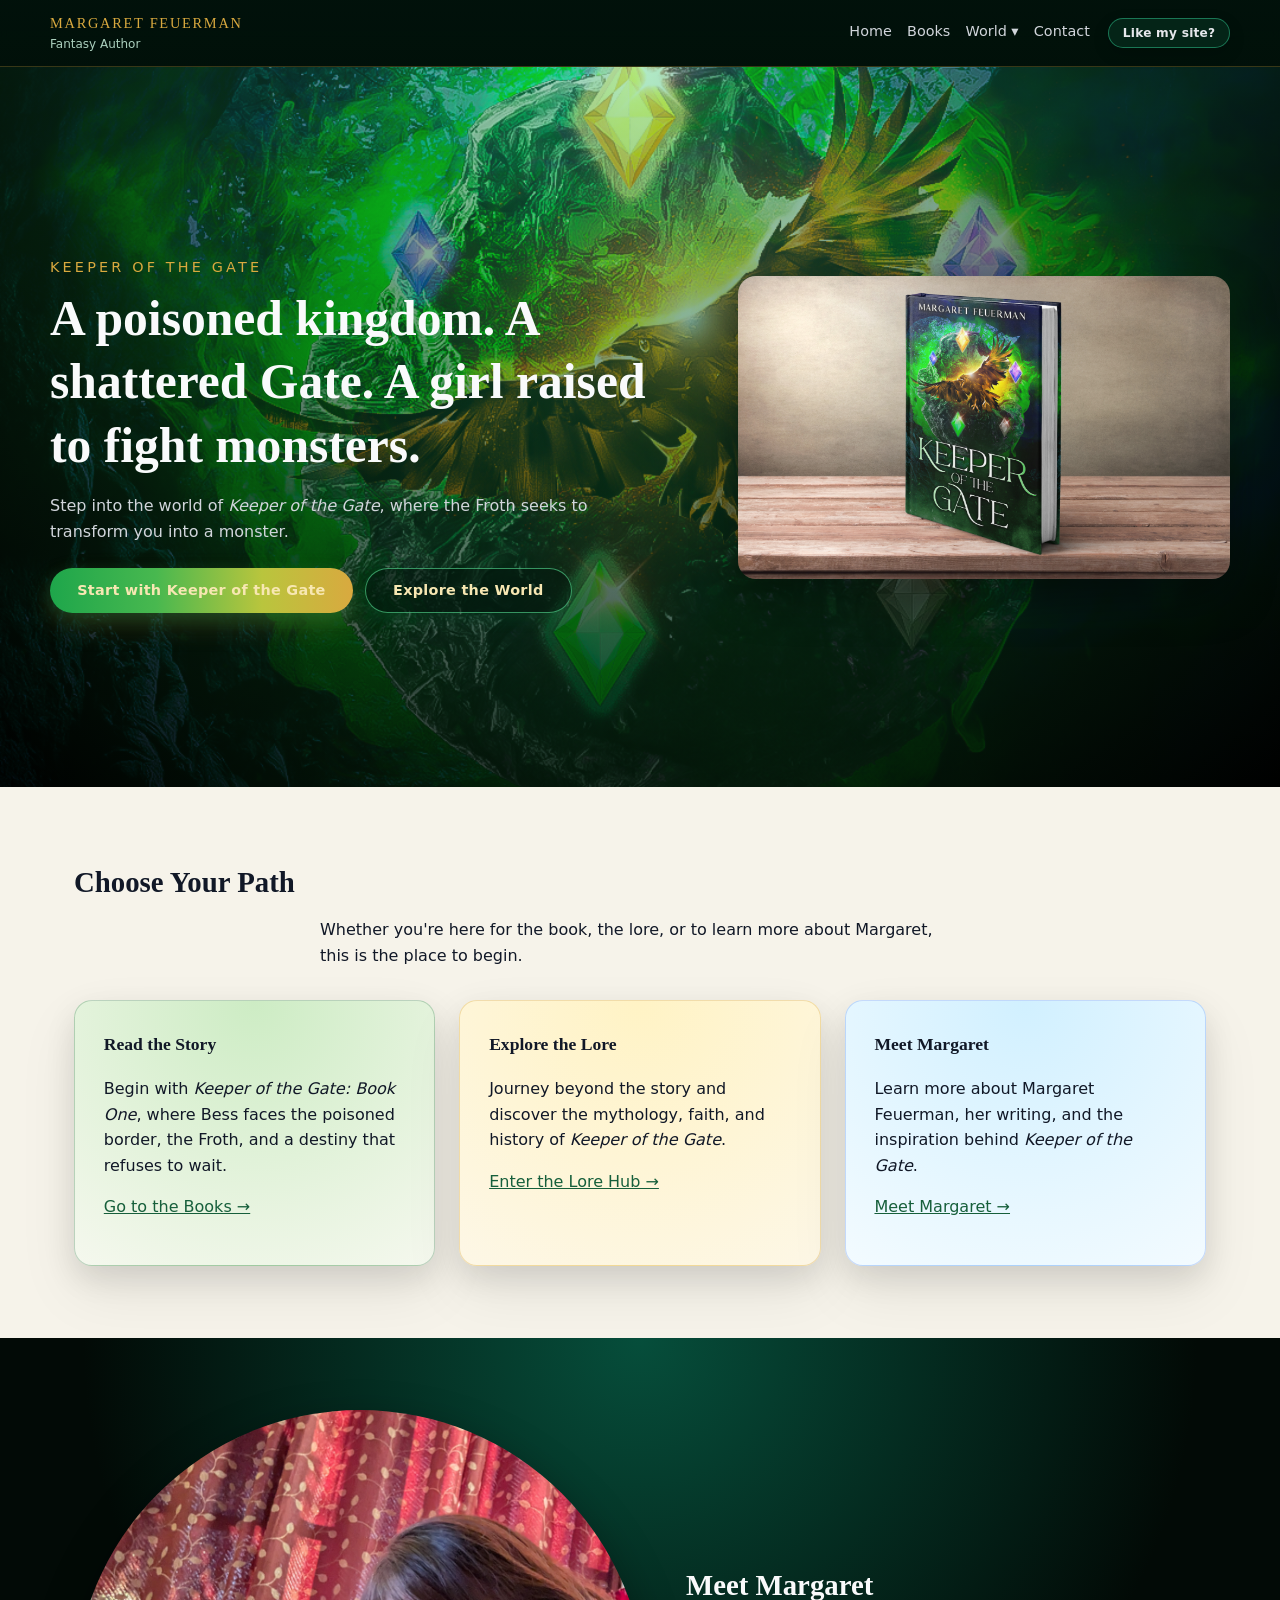
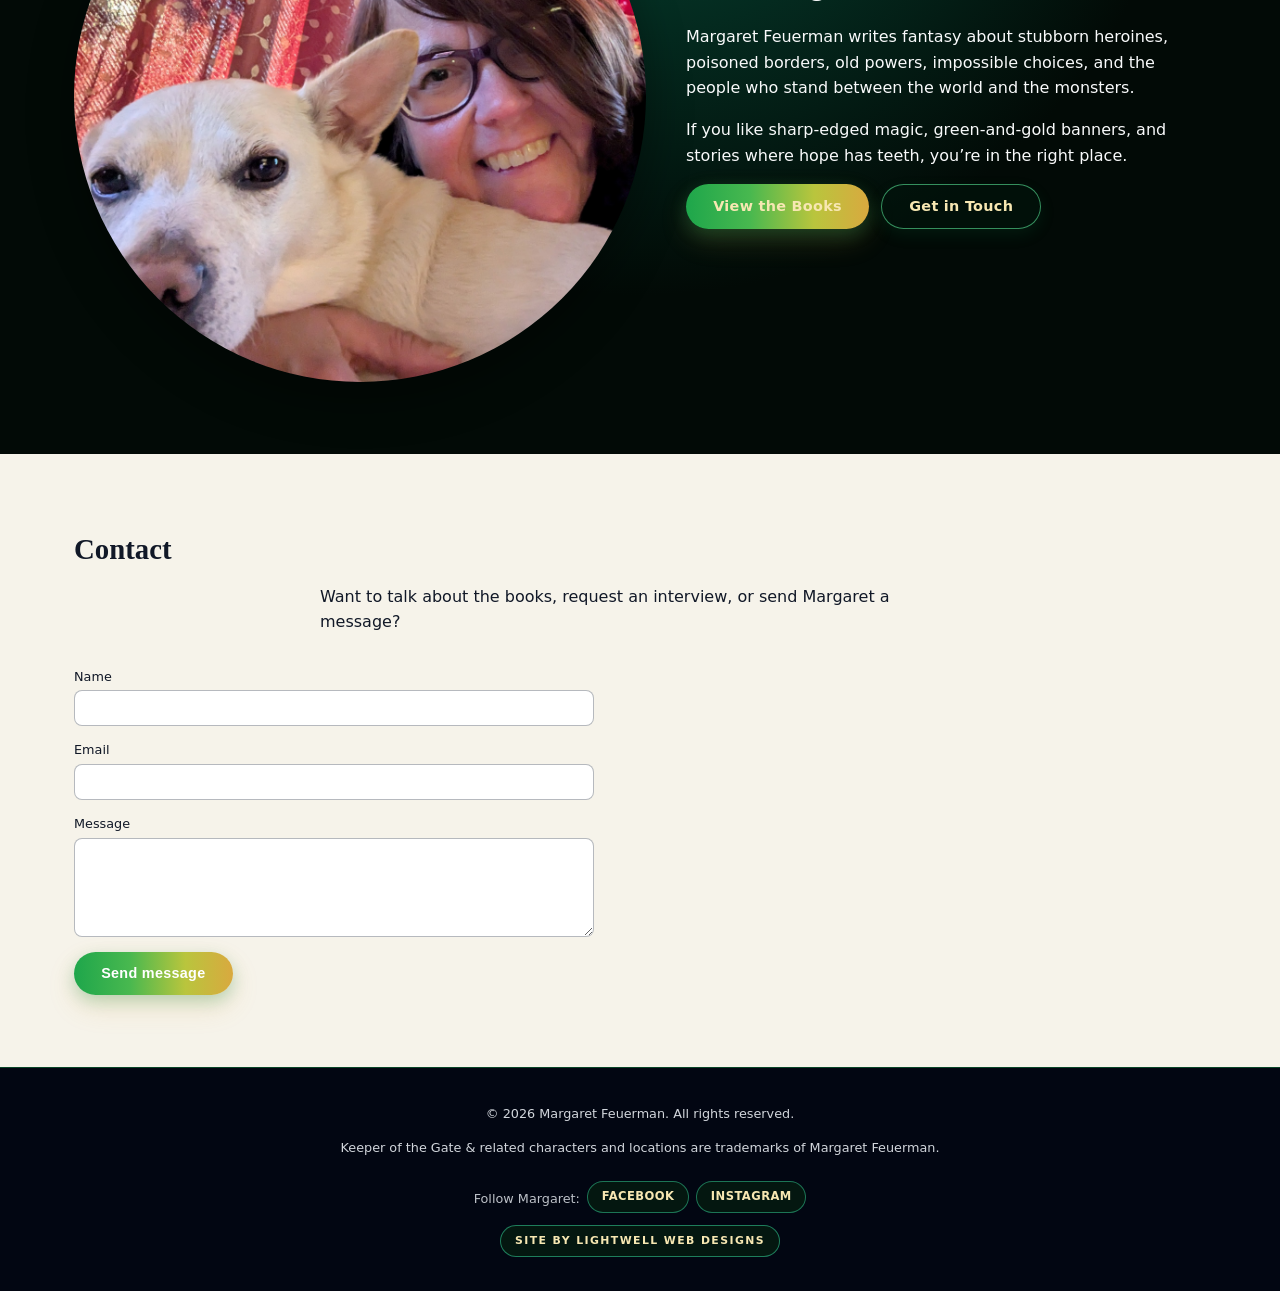
==== commit 765edb25: "Add files via upload" ====
--- a/index.html
+++ b/index.html
@@ -48,7 +48,6 @@
 
     </div>
 
-    <a href="#newsletter">Newsletter</a>
 
     <a href="#contact">Contact</a>
 
@@ -181,41 +180,6 @@
       </div>
     </section>
 
-    <!-- TEMPORARILY DISABLED NEWSLETTER SECTION
-         Original markup preserved below for future reactivation.
-    -->
-    <!--
-    <!-- NEWSLETTER -->
-    <section id="newsletter" class="section section-tablecloth">
-      <div class="section-overlay"></div>
-
-      <div class="container newsletter-inner">
-        <div class="section-text">
-          <h2>Stay Close to the Firelight</h2>
-
-          <p class="section-intro">
-            Get updates, extras, and behind-the-scenes notes from Margaret.
-          </p>
-
-          <!-- Replace this with Margaret's real newsletter provider embed later -->
-         <!-- MailerLite Universal -->
-<script>
-    (function(w,d,e,u,f,l,n){w[f]=w[f]||function(){(w[f].q=w[f].q||[])
-    .push(arguments);},l=d.createElement(e),l.async=1,l.src=u,
-    n=d.getElementsByTagName(e)[0],n.parentNode.insertBefore(l,n);})
-    (window,document,'script','https://assets.mailerlite.com/js/universal.js','ml');
-    ml('account', '2488330');
-</script>
-<!-- End MailerLite Universal -->
-assets.mailerlite.com
-
-          <p class="tiny-text">No spam, only stories, updates, and the occasional monster.</p>
-        </div>
-      </div>
-    </section>
-
-    -->
-
     <!-- CONTACT -->
     <section id="contact" class="section section-light">
       <div class="container">
